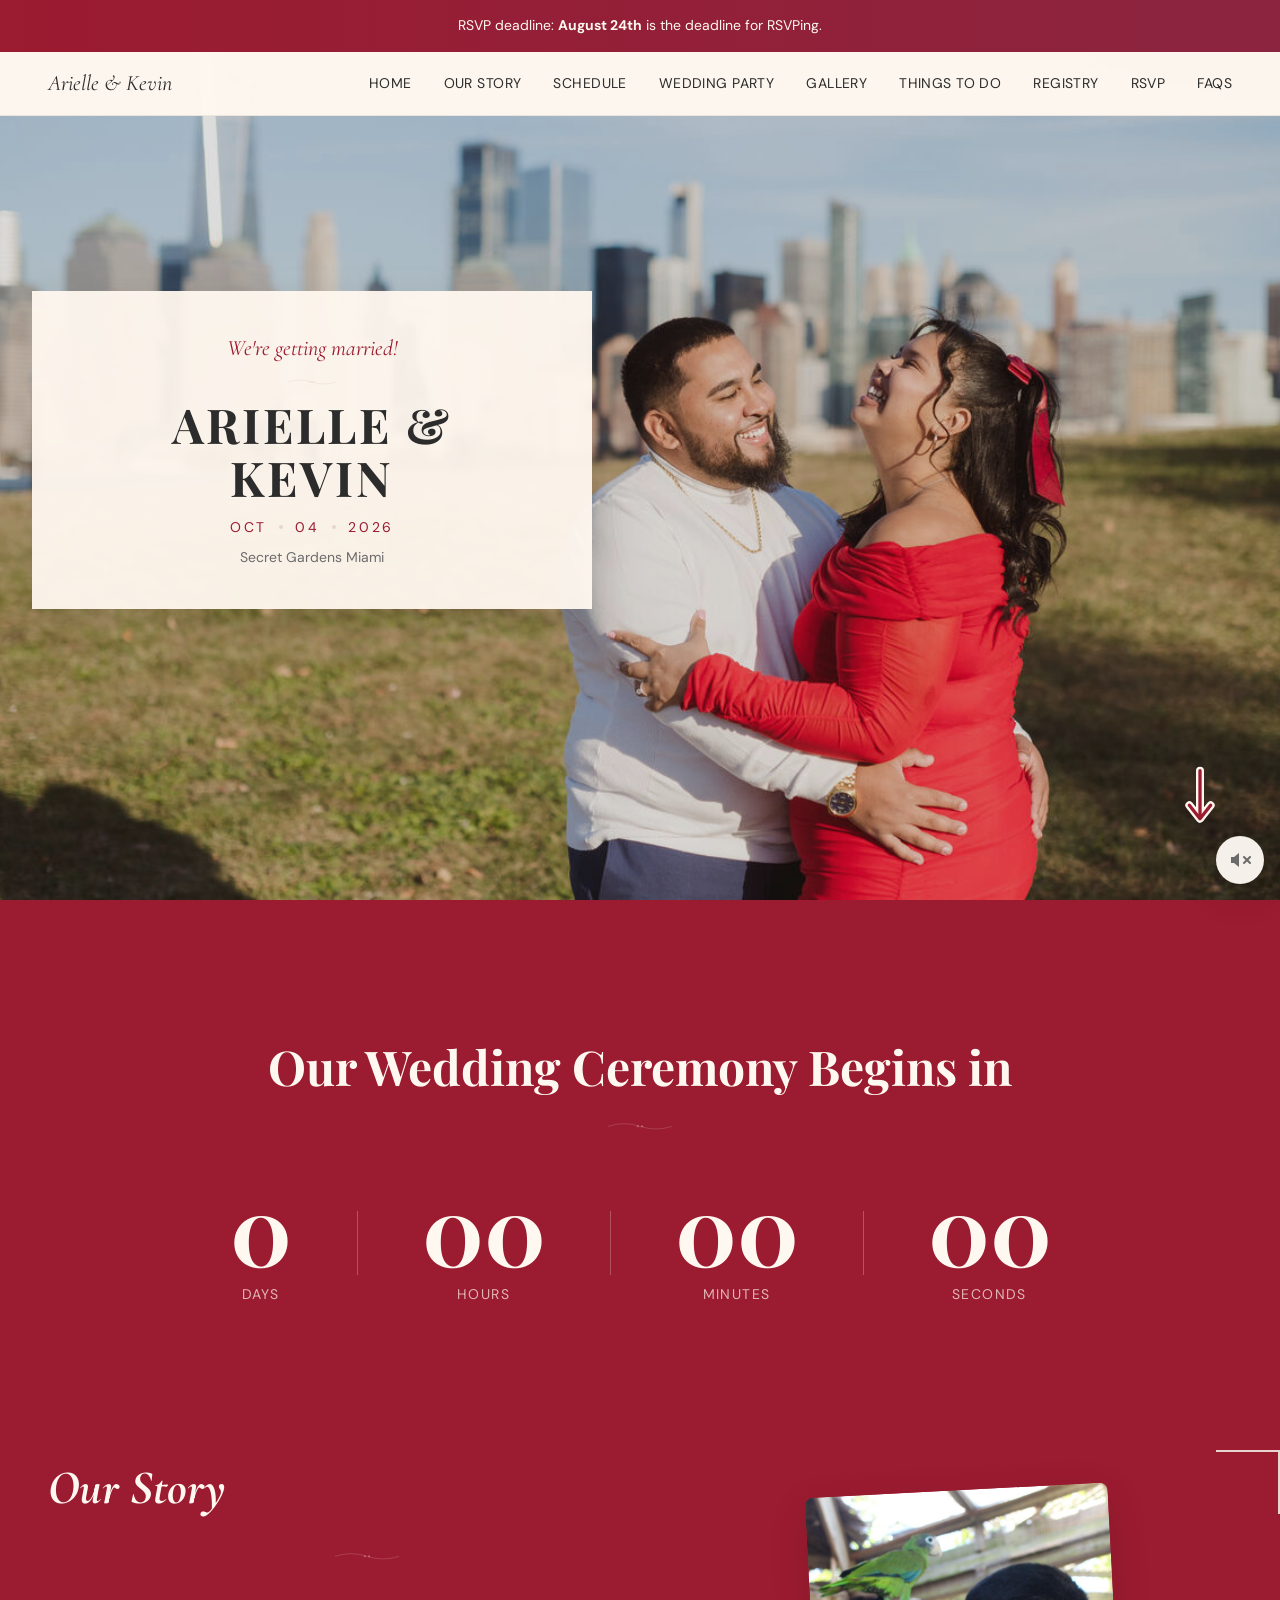
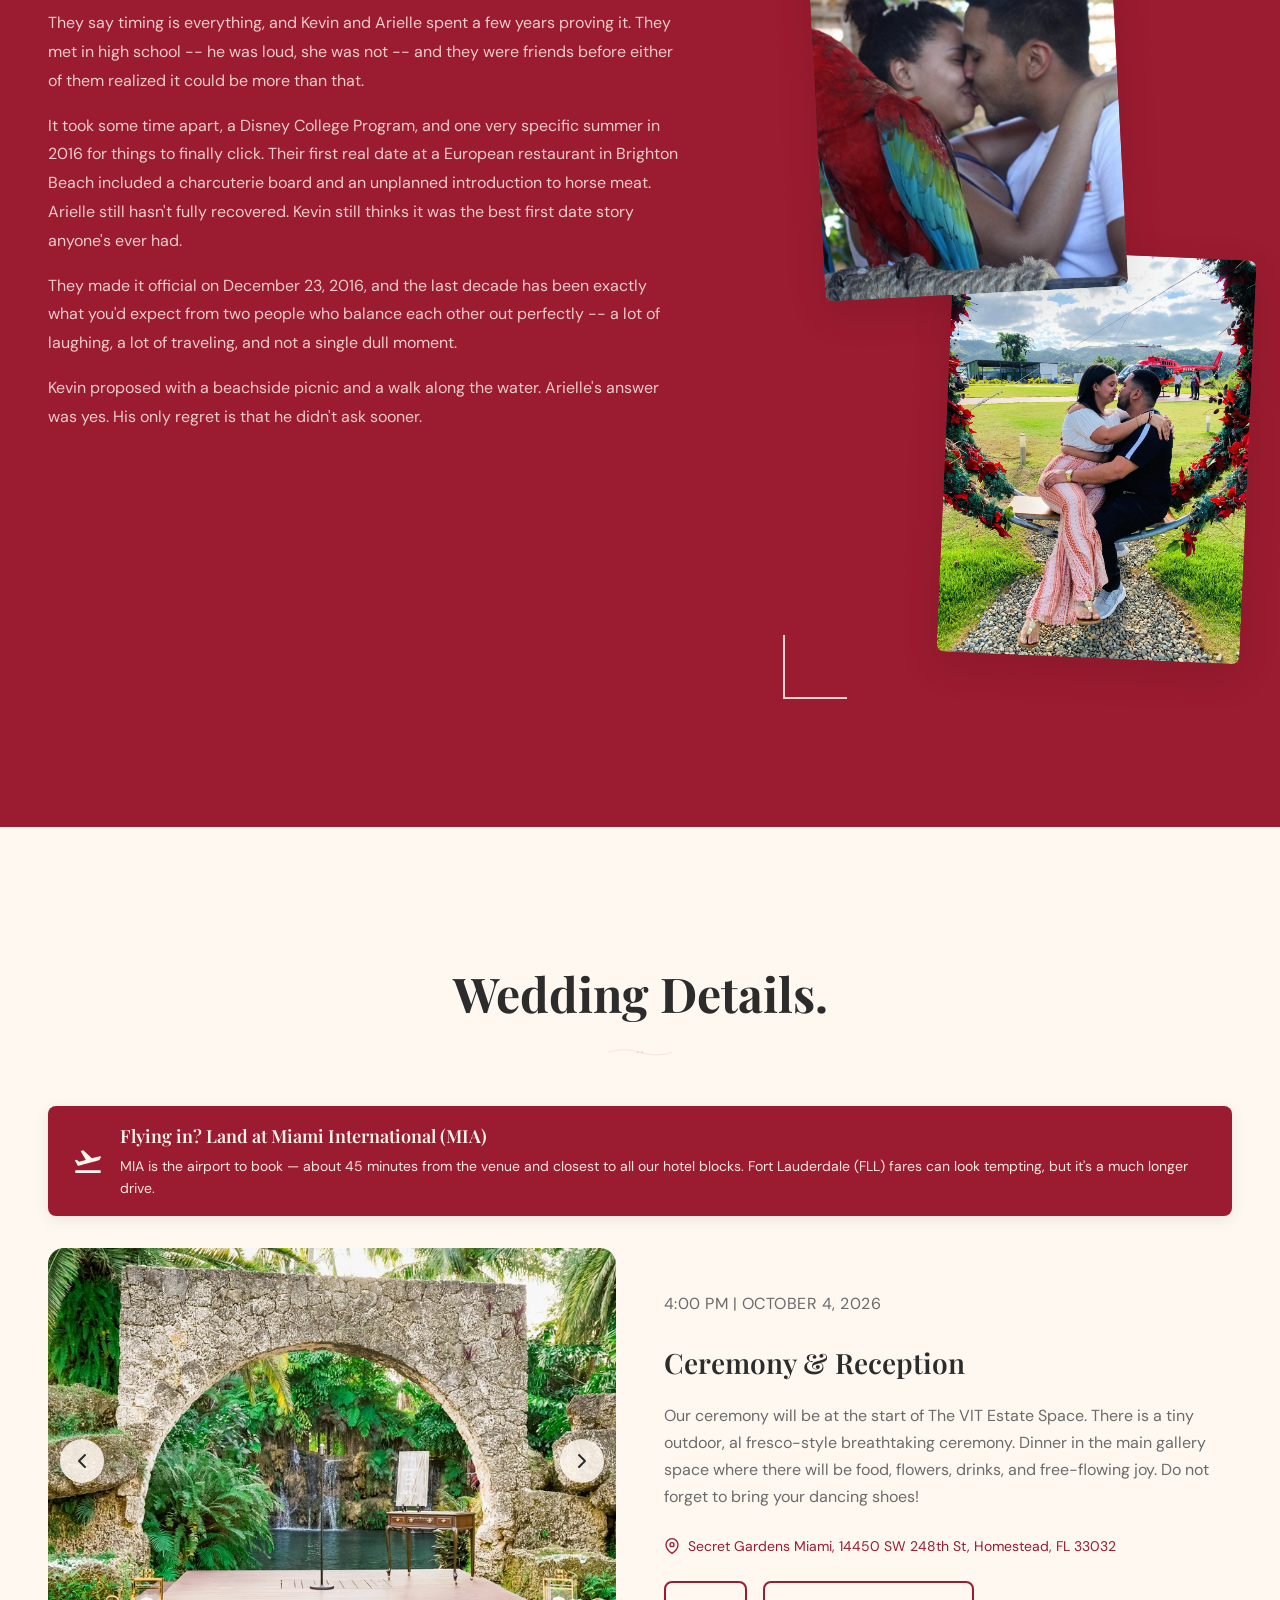
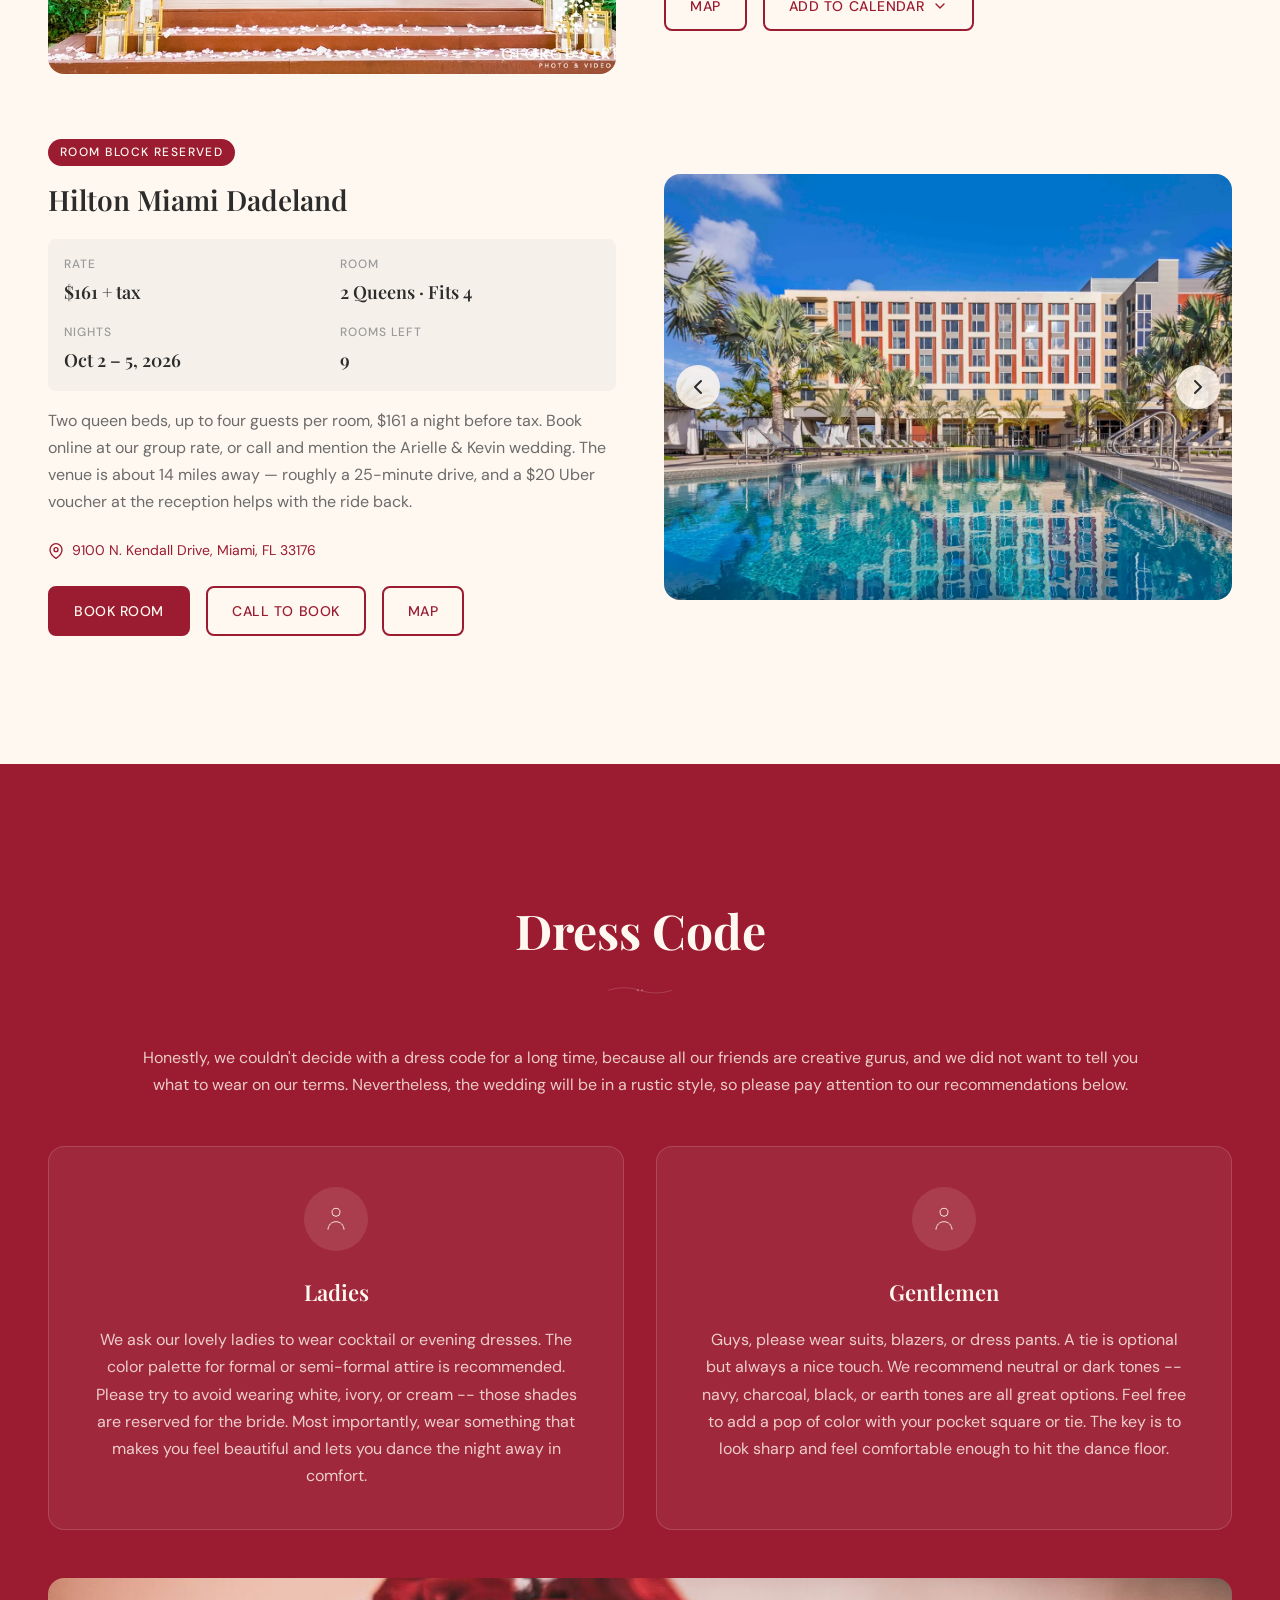
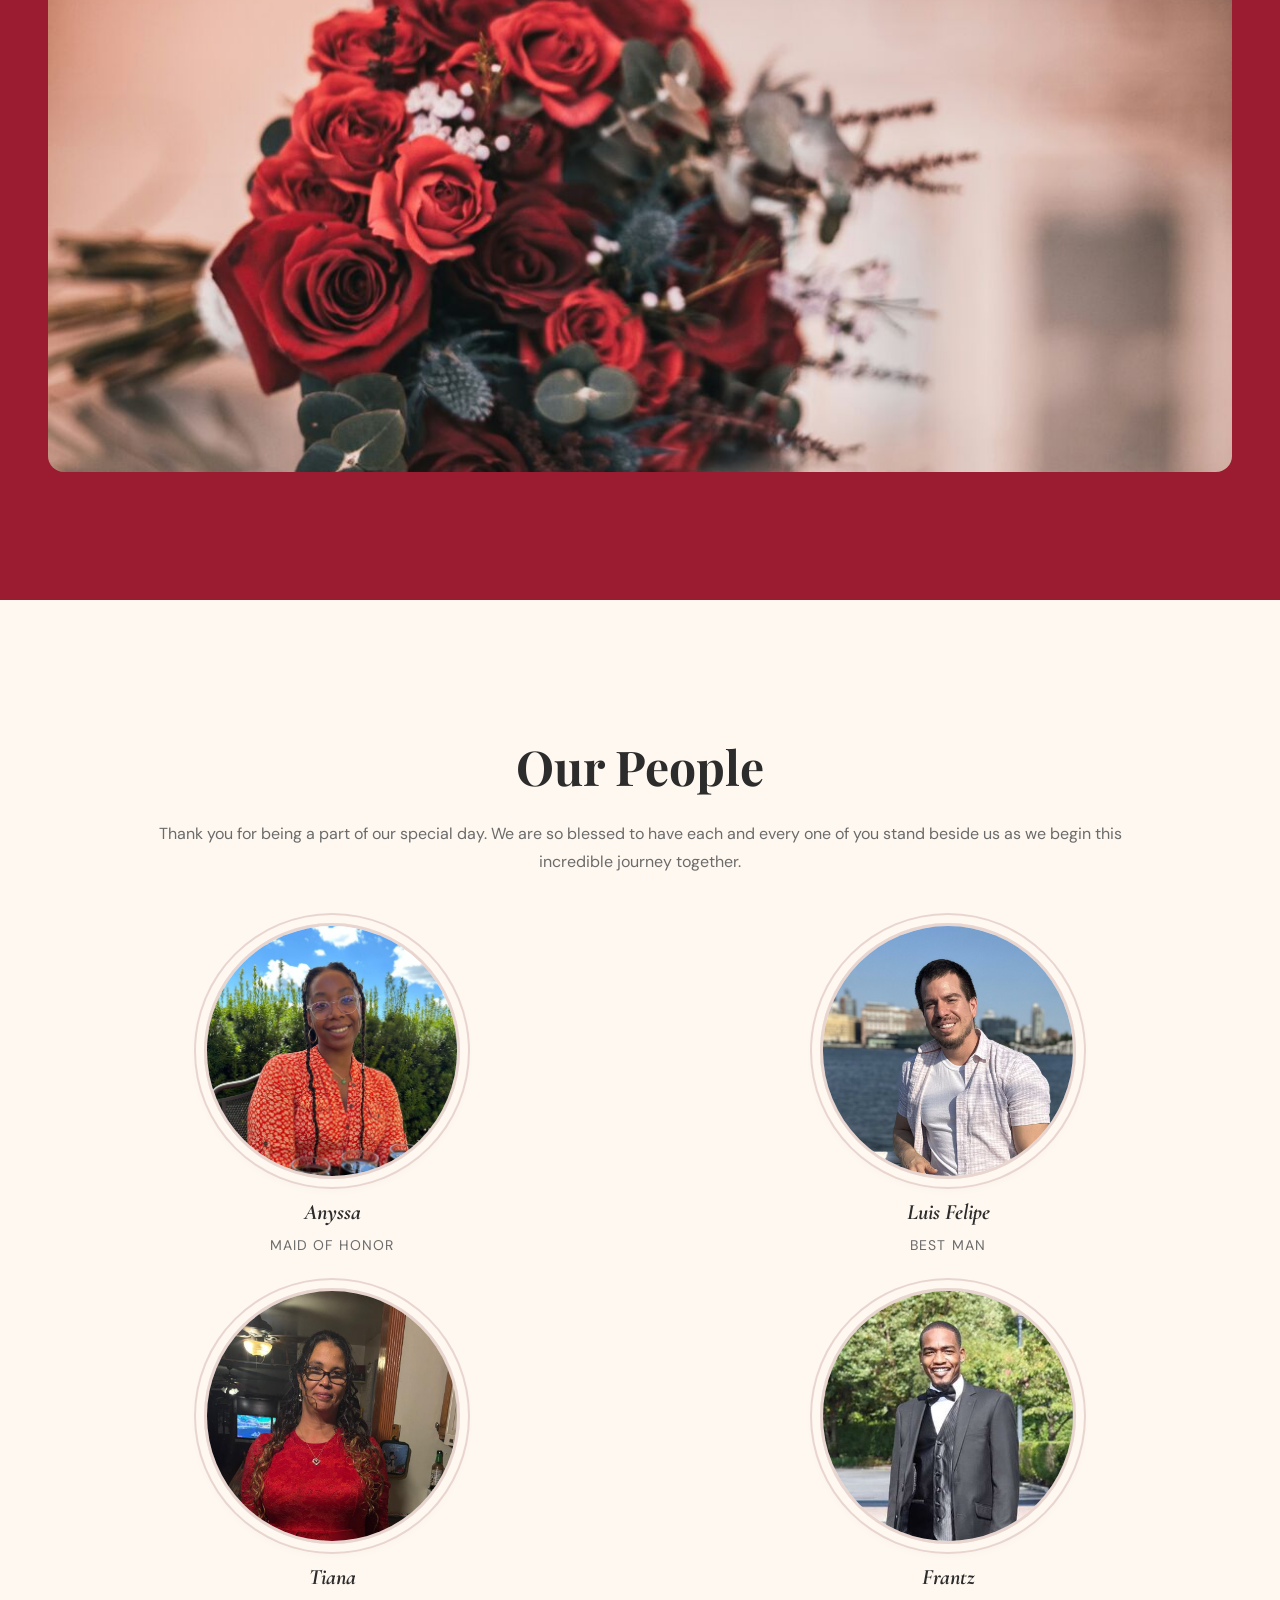
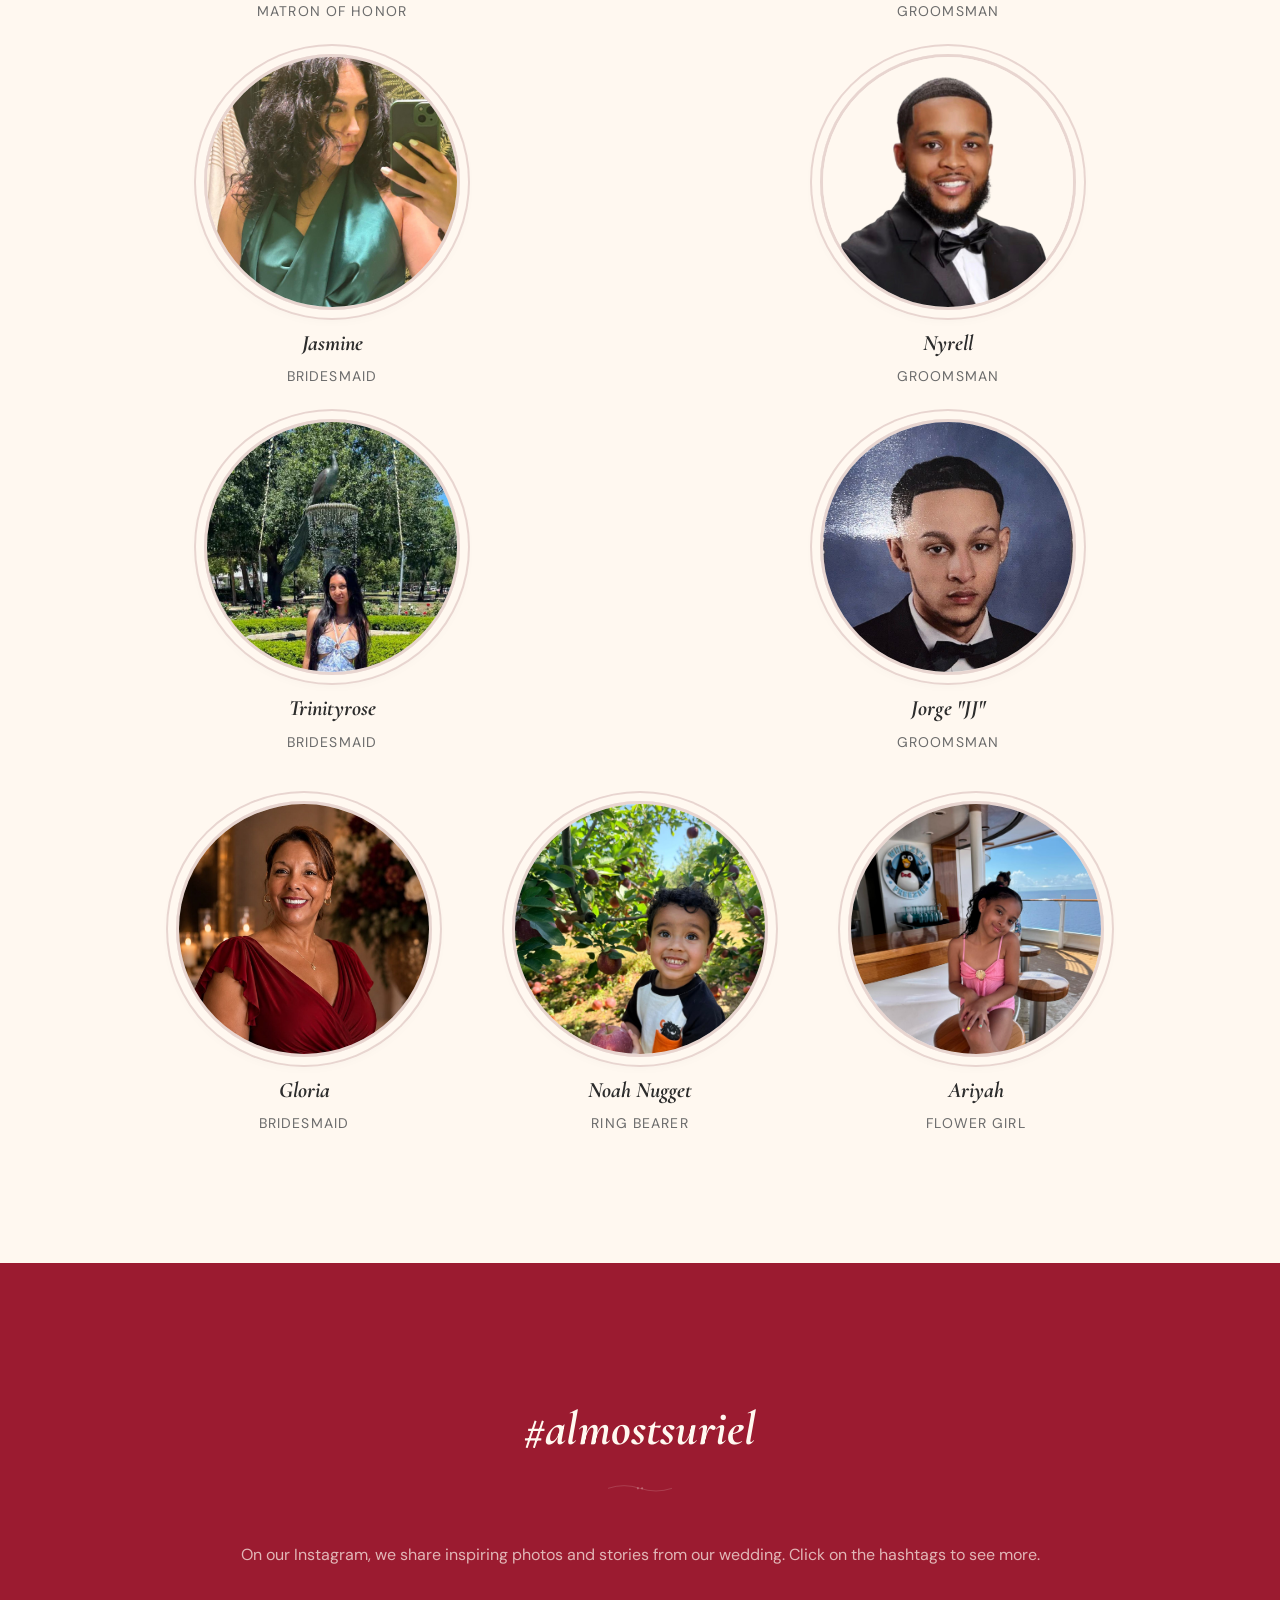
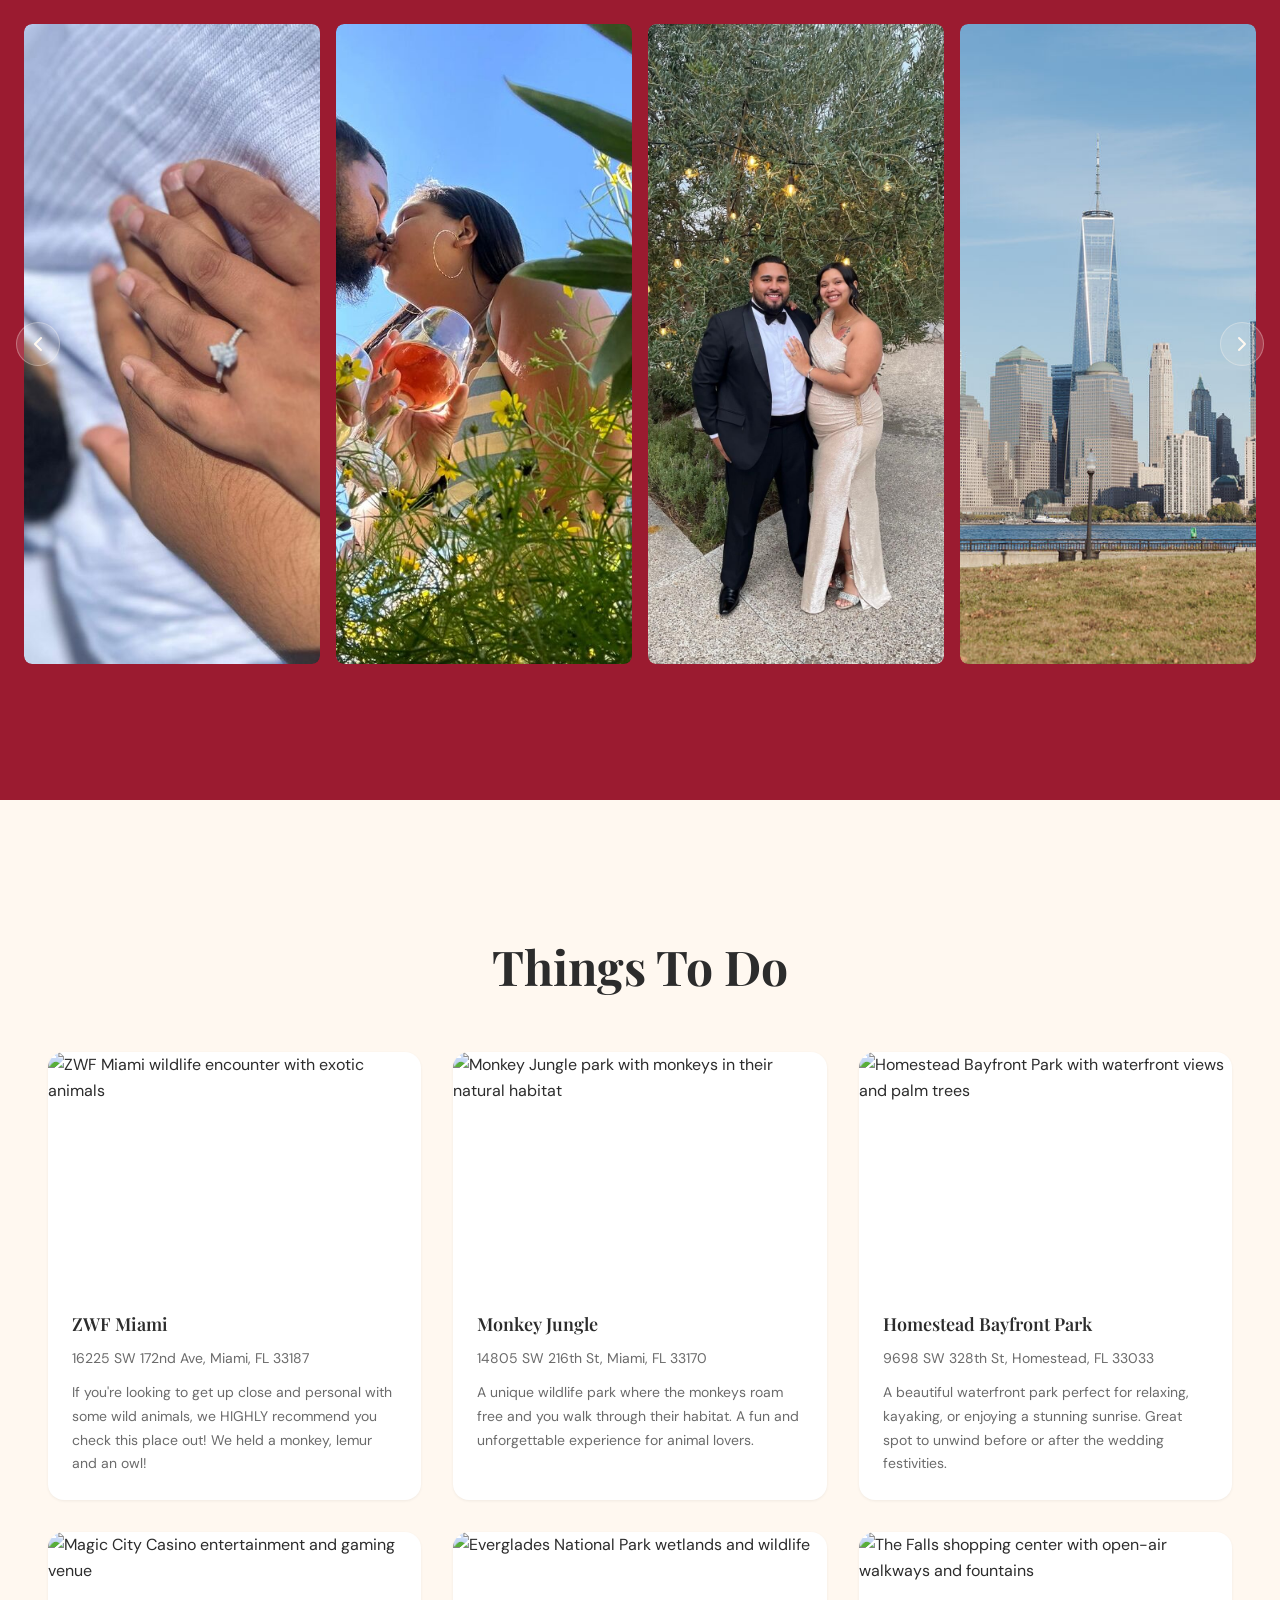
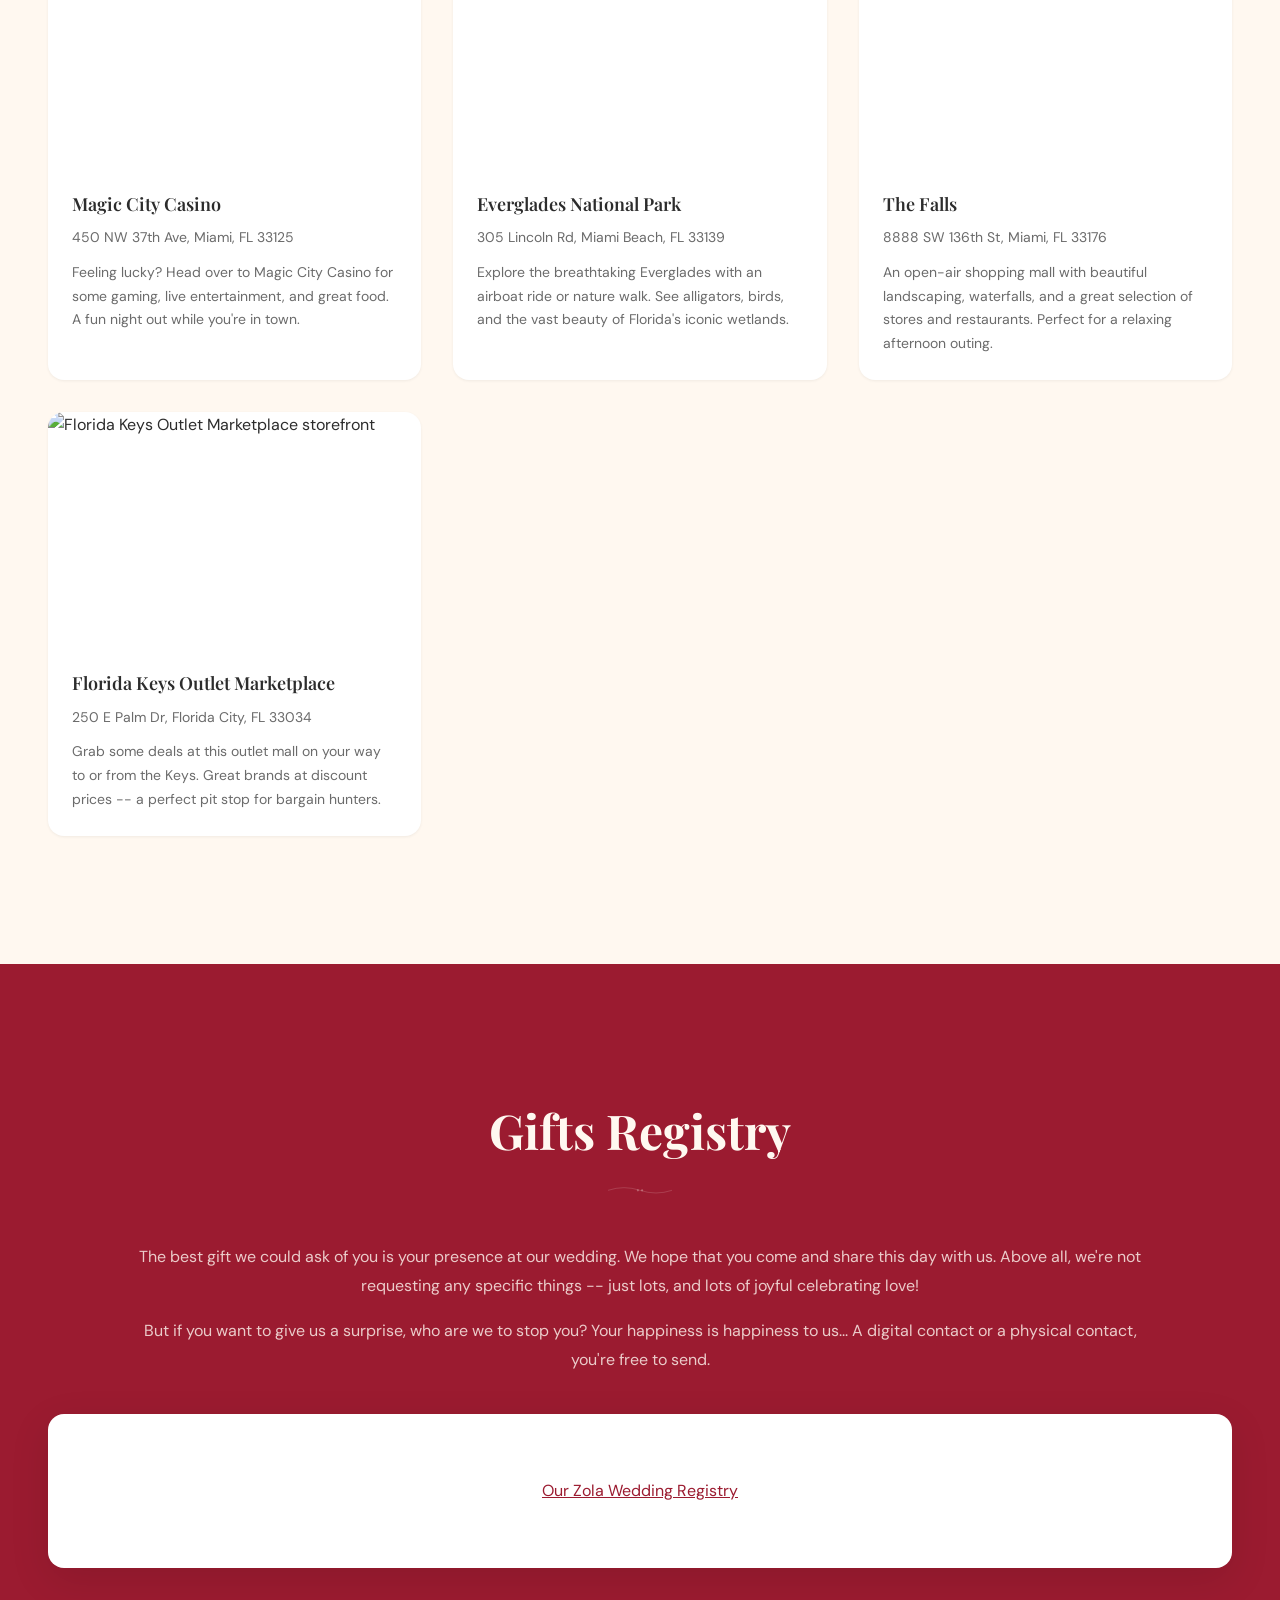
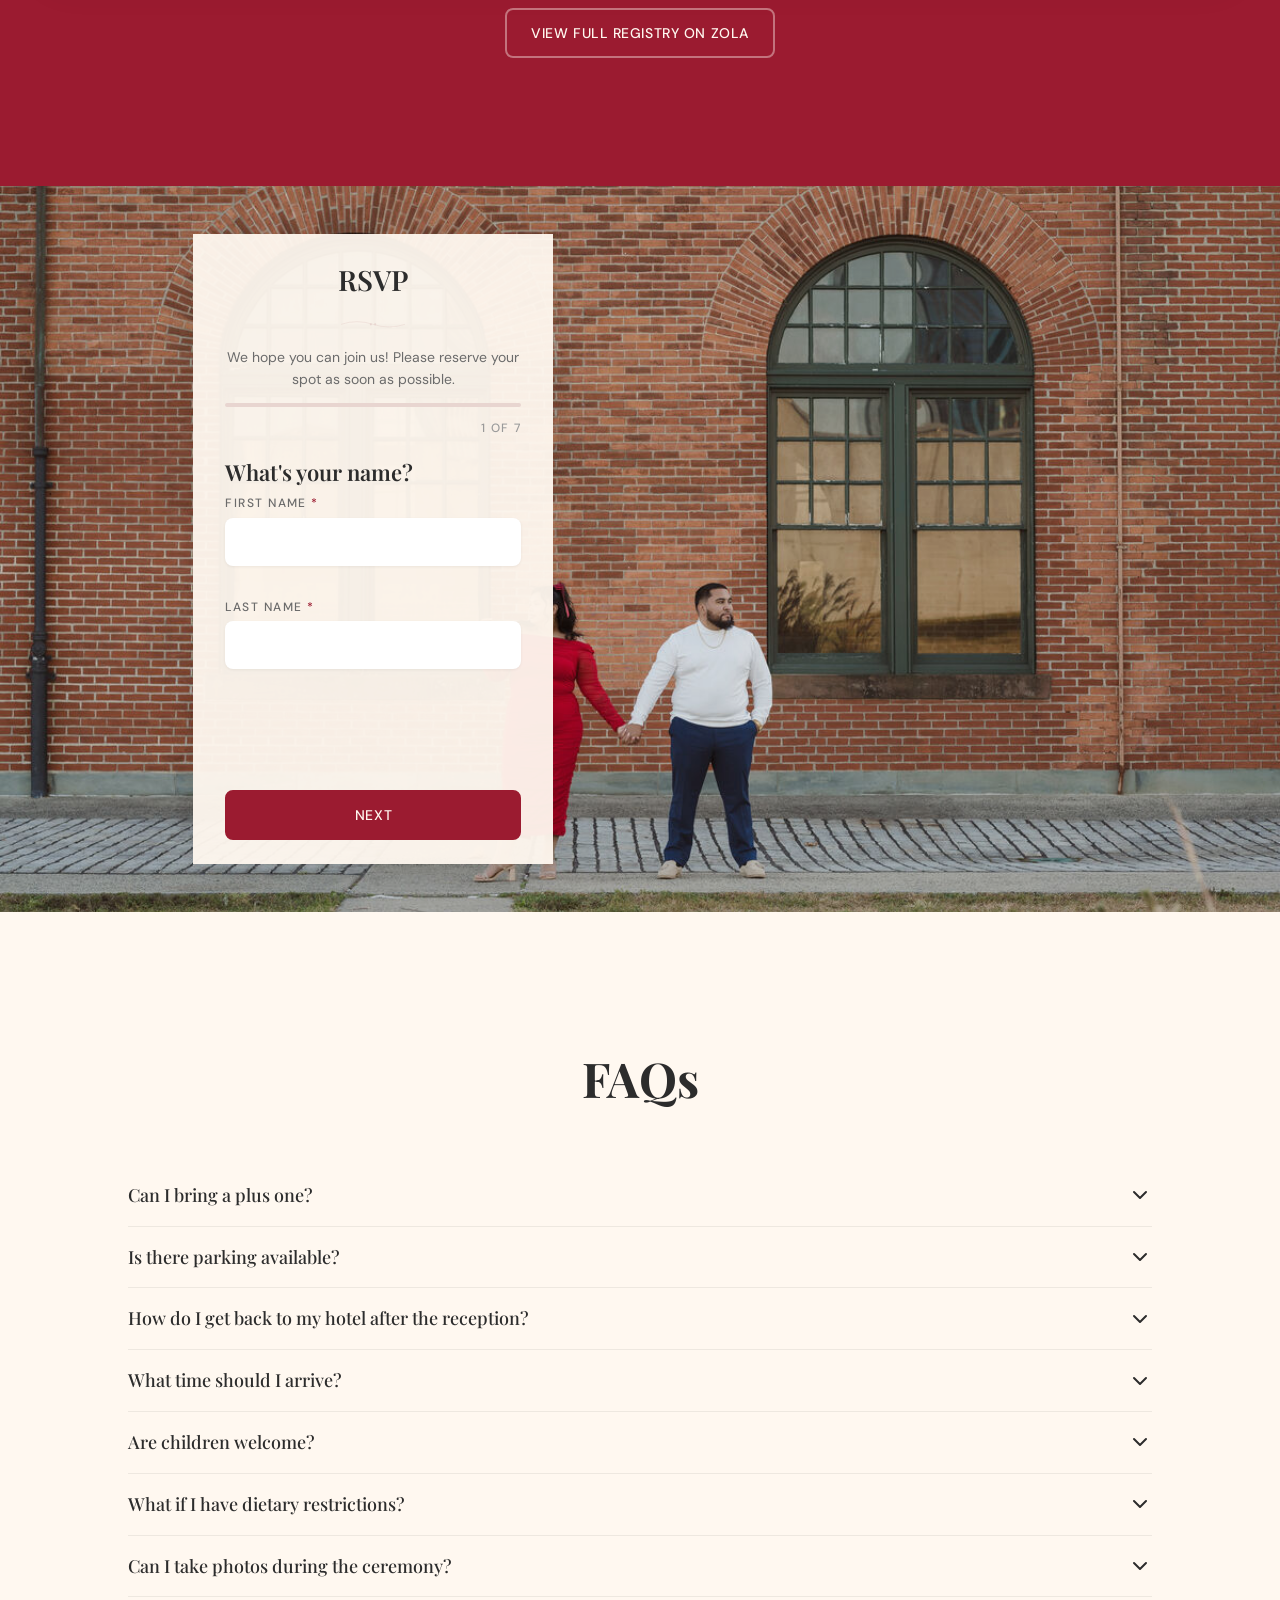
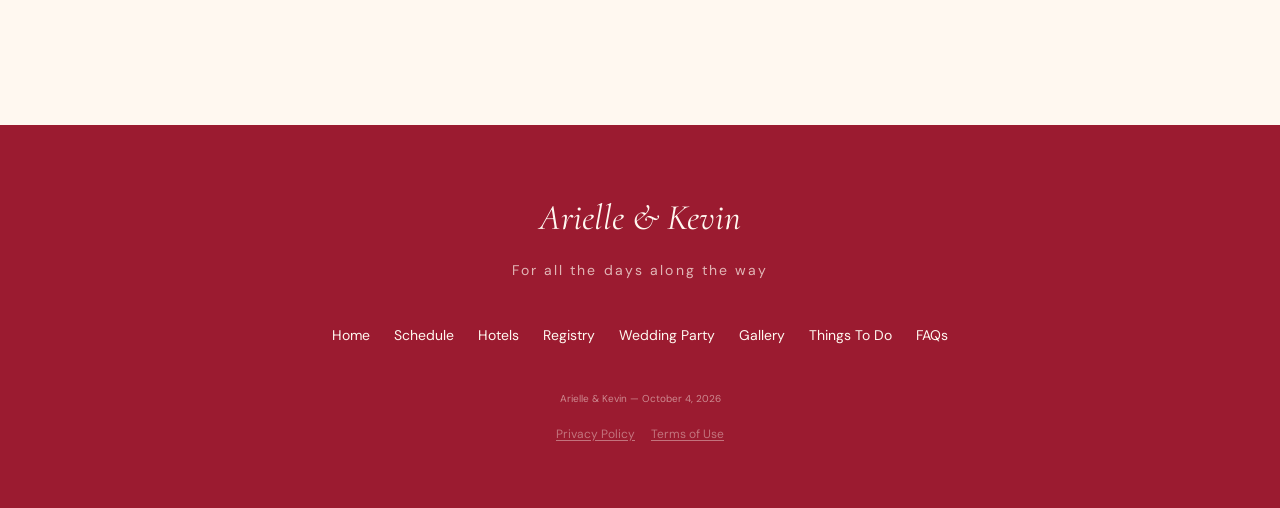
==== index.html @ 9589cf22 "fix(music): straight thick arrow above toggle" ====
<!DOCTYPE html>
<html lang="en">
<head>
  <meta charset="UTF-8">
  <meta name="viewport" content="width=device-width, initial-scale=1.0">
  <title>Arielle &amp; Kevin | October 4, 2026</title>

  <!-- Must run before the browser decides to restore the old scroll spot:
       every load/refresh starts fresh at the top. -->
  <script>if ('scrollRestoration' in history) history.scrollRestoration = 'manual';</script>

  <link rel="icon" href="favicon.ico" sizes="any">
  <link rel="icon" href="favicon.svg" type="image/svg+xml">
  <link rel="apple-touch-icon" href="apple-touch-icon.png">

  <link rel="preconnect" href="https://fonts.googleapis.com">
  <link rel="preconnect" href="https://fonts.gstatic.com" crossorigin>
  <link href="https://fonts.googleapis.com/css2?family=Playfair+Display:wght@400;600;700&family=Cormorant+Garamond:ital,wght@0,400;0,500;1,400;1,500;1,600&family=DM+Sans:wght@300;400;500;600&display=swap" rel="stylesheet">

  <link rel="stylesheet" href="css/styles.css">

  <script src="https://cdn.jsdelivr.net/npm/canvas-confetti@1.9.3/dist/confetti.browser.min.js" defer></script>
</head>
<body>
  <div class="announcement-banner" role="status" aria-live="polite">
    <p class="announcement-banner__message">RSVP deadline: <strong>August 24th</strong> is the deadline for RSVPing.</p>
  </div>

  <!-- ======================================================================
       NAVBAR
       ====================================================================== -->
  <nav class="navbar" role="navigation" aria-label="Main navigation">
    <div class="navbar__inner container">
      <a class="navbar__brand" href="#home">Arielle <span class="navbar__amp">&amp;</span> Kevin</a>

      <button class="navbar__hamburger hamburger"
              type="button"
              aria-label="Open navigation menu"
              aria-expanded="false"
              aria-controls="mobile-nav">
        <span class="navbar__hamburger-line"></span>
        <span class="navbar__hamburger-line"></span>
        <span class="navbar__hamburger-line"></span>
      </button>

      <ul class="navbar__links">
        <li><a href="#home">Home</a></li>
        <li><a href="#story">Our Story</a></li>
        <li><a href="#details">Schedule</a></li>
        <li><a href="#party">Wedding Party</a></li>
        <li><a href="#gallery">Gallery</a></li>
        <li><a href="#things-to-do">Things To Do</a></li>
        <li><a href="#registry">Registry</a></li>
        <li><a href="#rsvp">RSVP</a></li>
        <li><a href="#faq">FAQs</a></li>
      </ul>
    </div>

    <div class="mobile-overlay mobile-nav" id="mobile-nav" role="dialog" aria-label="Navigation">
      <a class="mobile-overlay__link" href="#home">Home</a>
      <a class="mobile-overlay__link" href="#story">Our Story</a>
      <a class="mobile-overlay__link" href="#details">Schedule</a>
      <a class="mobile-overlay__link" href="#party">Wedding Party</a>
      <a class="mobile-overlay__link" href="#gallery">Gallery</a>
      <a class="mobile-overlay__link" href="#things-to-do">Things To Do</a>
      <a class="mobile-overlay__link" href="#registry">Registry</a>
      <a class="mobile-overlay__link" href="#rsvp">RSVP</a>
      <a class="mobile-overlay__link" href="#faq">FAQs</a>
    </div>
    <div class="mobile-overlay__backdrop" id="mobile-backdrop"></div>
  </nav>

  <!-- ======================================================================
       HERO
       ====================================================================== -->
  <section class="hero" id="home">
    <div class="hero__media" aria-hidden="true">
      <img src="photos/hero/hero-image.jpg" alt="" loading="eager" decoding="async">
    </div>
    <div class="hero__overlay"></div>

    <div class="hero__card">
      <p class="hero__script">We're getting married!</p>

      <div class="hero__flourish" aria-hidden="true">
        <svg viewBox="0 0 120 20" xmlns="http://www.w3.org/2000/svg" fill="none" stroke="currentColor" stroke-width="1">
          <path d="M0 10 Q30 0 60 10 Q90 20 120 10"/>
          <circle cx="56" cy="10" r="2" fill="currentColor" stroke="none"/>
          <circle cx="64" cy="10" r="2" fill="currentColor" stroke="none"/>
        </svg>
      </div>

      <h1 class="hero__names">ARIELLE &amp; KEVIN</h1>

      <div class="hero__date-container">
        <span class="hero__date-segment">OCT</span>
        <span class="hero__date-sep" aria-hidden="true"></span>
        <span class="hero__date-segment">04</span>
        <span class="hero__date-sep" aria-hidden="true"></span>
        <span class="hero__date-segment">2026</span>
      </div>

      <p class="hero__location">Secret Gardens Miami</p>
    </div>
  </section>

  <!-- ======================================================================
       COUNTDOWN
       ====================================================================== -->
  <section class="countdown-section">
    <div class="countdown-section__inner container">
      <h2 class="countdown-section__heading reveal">Our Wedding Ceremony Begins in</h2>

      <div class="flourish" aria-hidden="true">
        <svg viewBox="0 0 120 20" xmlns="http://www.w3.org/2000/svg" fill="none" stroke="currentColor" stroke-width="1">
          <path d="M0 10 Q30 0 60 10 Q90 20 120 10"/>
          <circle cx="56" cy="10" r="2" fill="currentColor" stroke="none"/>
          <circle cx="64" cy="10" r="2" fill="currentColor" stroke="none"/>
        </svg>
      </div>

      <div class="countdown" aria-live="polite" aria-label="Wedding countdown timer">
        <div class="countdown__block">
          <span class="countdown__number" id="cd-days">0</span>
          <span class="countdown__label">Days</span>
        </div>
        <span class="countdown__sep" aria-hidden="true"></span>
        <div class="countdown__block">
          <span class="countdown__number" id="cd-hours">00</span>
          <span class="countdown__label">Hours</span>
        </div>
        <span class="countdown__sep" aria-hidden="true"></span>
        <div class="countdown__block">
          <span class="countdown__number" id="cd-minutes">00</span>
          <span class="countdown__label">Minutes</span>
        </div>
        <span class="countdown__sep" aria-hidden="true"></span>
        <div class="countdown__block">
          <span class="countdown__number" id="cd-seconds">00</span>
          <span class="countdown__label">Seconds</span>
        </div>
      </div>
    </div>
  </section>

  <!-- ======================================================================
       OUR STORY
       ====================================================================== -->
  <section class="story" id="story">
    <div class="story__inner container">
      <div class="story__content reveal">
        <h2 class="story__heading">Our Story</h2>

        <div class="flourish" aria-hidden="true">
          <svg viewBox="0 0 120 20" xmlns="http://www.w3.org/2000/svg" fill="none" stroke="currentColor" stroke-width="1">
            <path d="M0 10 Q30 0 60 10 Q90 20 120 10"/>
            <circle cx="56" cy="10" r="2" fill="currentColor" stroke="none"/>
            <circle cx="64" cy="10" r="2" fill="currentColor" stroke="none"/>
          </svg>
        </div>

        <div class="story__carousel" aria-label="Story variations">
          <div class="story__slides">
            <div class="story__slide story__slide--active" data-slide="0">
              <p class="story__body">
                They say timing is everything, and Kevin and Arielle spent a few years proving it. They met in high school -- he was loud, she was not -- and they were friends before either of them realized it could be more than that.
              </p>
              <p class="story__body">
                It took some time apart, a Disney College Program, and one very specific summer in 2016 for things to finally click. Their first real date at a European restaurant in Brighton Beach included a charcuterie board and an unplanned introduction to horse meat. Arielle still hasn't fully recovered. Kevin still thinks it was the best first date story anyone's ever had.
              </p>
              <p class="story__body">
                They made it official on December 23, 2016, and the last decade has been exactly what you'd expect from two people who balance each other out perfectly -- a lot of laughing, a lot of traveling, and not a single dull moment.
              </p>
              <p class="story__body">
                Kevin proposed with a beachside picnic and a walk along the water. Arielle's answer was yes. His only regret is that he didn't ask sooner.
              </p>
            </div>
          </div>
        </div>
      </div>

      <div class="story__photo-wrapper reveal">
        <div class="story__photo-frame story__photo-frame--top">
          <img src="photos/story/story-1.jpeg"
               alt="Kevin and Arielle together, smiling and embracing"
               loading="lazy"
               width="600"
               height="800">
        </div>
        <div class="story__photo-frame story__photo-frame--bottom">
          <img src="photos/story/story-2.jpeg"
               alt="Kevin and Arielle sharing a moment together"
               loading="lazy"
               width="600"
               height="800">
        </div>
      </div>
    </div>
  </section>

  <!-- ======================================================================
       WEDDING DETAILS
       ====================================================================== -->
  <section class="details" id="details">
    <div class="details__inner container">
      <h2 class="details__heading reveal">Wedding Details.</h2>

      <div class="flourish reveal" aria-hidden="true">
        <svg viewBox="0 0 120 20" xmlns="http://www.w3.org/2000/svg" fill="none" stroke="currentColor" stroke-width="1">
          <path d="M0 10 Q30 0 60 10 Q90 20 120 10"/>
          <circle cx="56" cy="10" r="2" fill="currentColor" stroke="none"/>
          <circle cx="64" cy="10" r="2" fill="currentColor" stroke="none"/>
        </svg>
      </div>

      <div class="details__flight reveal">
        <svg class="details__flight-icon" viewBox="0 0 24 24" fill="currentColor" aria-hidden="true">
          <path d="M2.5 19h19v2h-19zm19.57-9.36c-.21-.8-1.04-1.28-1.84-1.06L14.92 10 8.46 3.98 6.5 4.5l3.87 6.7-4.97 1.33-1.85-1.45-1.45.39 2.43 4.2s6.61-1.76 15.53-4.16c.81-.23 1.28-1.05 1.06-1.87z"/>
        </svg>
        <div>
          <p class="details__flight-title">Flying in? Land at Miami International (MIA)</p>
          <p class="details__flight-note">MIA is the airport to book &mdash; about 45 minutes from the venue and closest to all our hotel blocks. Fort Lauderdale (FLL) fares can look tempting, but it's a much longer drive.</p>
        </div>
      </div>

      <div class="details__cards">
        <!-- Ceremony & Reception -->
        <div class="details__card details__card--reverse reveal" data-reveal-group="detail-cards">
          <div class="details__card-content">
            <p class="details__card-date">4:00 PM | October 4, 2026</p>
            <h3>Ceremony &amp; Reception</h3>
            <p>
              Our ceremony will be at the start of The VIT Estate Space.
              There is a tiny outdoor, al fresco-style breathtaking
              ceremony. Dinner in the main gallery space where there will
              be food, flowers, drinks, and free-flowing joy. Do not
              forget to bring your dancing shoes!
            </p>
            <address>
              <svg class="icon" viewBox="0 0 24 24" fill="none" stroke="currentColor" stroke-width="2" stroke-linecap="round" stroke-linejoin="round" aria-hidden="true">
                <path d="M21 10c0 7-9 13-9 13s-9-6-9-13a9 9 0 0 1 18 0z"/>
                <circle cx="12" cy="10" r="3"/>
              </svg>
              Secret Gardens Miami, 14450 SW 248th St, Homestead, FL 33032
            </address>
            <div class="details__card-actions">
              <a class="btn btn--outline"
                 href="https://maps.google.com/?q=Secret+Gardens+Miami+14450+SW+248th+St+Homestead+FL+33032"
                 target="_blank"
                 rel="noopener noreferrer">
                Map
              </a>
              <div class="calendar-dropdown">
                <button class="btn btn--outline calendar-dropdown__toggle" type="button" aria-expanded="false" aria-haspopup="true">
                  Add to Calendar
                  <svg class="calendar-dropdown__chevron" viewBox="0 0 24 24" fill="none" stroke="currentColor" stroke-width="2" stroke-linecap="round" stroke-linejoin="round" aria-hidden="true"><polyline points="6 9 12 15 18 9"/></svg>
                </button>
                <div class="calendar-dropdown__menu" role="menu">
                  <a class="calendar-dropdown__item" role="menuitem" href="arielle-kevin-wedding.ics" download>
                    <svg viewBox="0 0 24 24" fill="currentColor" aria-hidden="true"><path d="M18.71 19.5c-.83 1.24-1.71 2.45-3.05 2.47-1.34.03-1.77-.79-3.29-.79-1.53 0-2 .77-3.27.82-1.31.05-2.3-1.32-3.14-2.53C4.25 17 2.94 12.45 4.7 9.39c.87-1.52 2.43-2.48 4.12-2.51 1.28-.02 2.5.87 3.29.87.78 0 2.26-1.07 3.8-.91.65.03 2.47.26 3.64 1.98-.09.06-2.17 1.28-2.15 3.81.03 3.02 2.65 4.03 2.68 4.04-.03.07-.42 1.44-1.38 2.83M13 3.5c.73-.83 1.94-1.46 2.94-1.5.13 1.17-.34 2.35-1.04 3.19-.69.85-1.83 1.51-2.95 1.42-.15-1.15.41-2.35 1.05-3.11z"/></svg>
                    Apple / Outlook
                  </a>
                  <a class="calendar-dropdown__item" role="menuitem" href="https://calendar.google.com/calendar/render?action=TEMPLATE&text=Arielle+%26+Kevin%27s+Wedding&dates=20261004T200000Z/20261005T030000Z&details=Ceremony+%26+Reception+at+Secret+Gardens+Miami.+Ceremony+begins+at+4%3A00+PM+ET.&location=Secret+Gardens+Miami%2C+14450+SW+248th+St%2C+Homestead%2C+FL+33032" target="_blank" rel="noopener noreferrer">
                    <svg viewBox="0 0 24 24" aria-hidden="true"><path d="M22.56 12.25c0-.78-.07-1.53-.2-2.25H12v4.26h5.92a5.06 5.06 0 0 1-2.2 3.32v2.77h3.57c2.08-1.92 3.28-4.74 3.28-8.1z" fill="#4285F4"/><path d="M12 23c2.97 0 5.46-.98 7.28-2.66l-3.57-2.77c-.98.66-2.23 1.06-3.71 1.06-2.86 0-5.29-1.93-6.16-4.53H2.18v2.84C3.99 20.53 7.7 23 12 23z" fill="#34A853"/><path d="M5.84 14.09c-.22-.66-.35-1.36-.35-2.09s.13-1.43.35-2.09V7.07H2.18C1.43 8.55 1 10.22 1 12s.43 3.45 1.18 4.93l2.85-2.22.81-.62z" fill="#FBBC05"/><path d="M12 5.38c1.62 0 3.06.56 4.21 1.64l3.15-3.15C17.45 2.09 14.97 1 12 1 7.7 1 3.99 3.47 2.18 7.07l3.66 2.84c.87-2.6 3.3-4.53 6.16-4.53z" fill="#EA4335"/></svg>
                    Google Calendar
                  </a>
                </div>
              </div>
            </div>
          </div>
          <div class="details__venue-carousel">
            <div class="details__venue-slides">
              <div class="details__venue-slide active" data-vslide="0">
                <img src="photos/venue/venue-1st.webp"
                     alt="Secret Gardens Miami ceremony venue"
                     loading="lazy" width="600" height="400">
              </div>
              <div class="details__venue-slide" data-vslide="1">
                <img src="photos/venue/venue-2nd.webp"
                     alt="Secret Gardens Miami reception hall"
                     loading="lazy" width="600" height="400">
              </div>
              <div class="details__venue-slide" data-vslide="2">
                <img src="photos/venue/venue-3rd.webp"
                     alt="Secret Gardens Miami outdoor area"
                     loading="lazy" width="600" height="400">
              </div>
              <div class="details__venue-slide" data-vslide="3">
                <img src="photos/venue/venue-4th.webp"
                     alt="Secret Gardens Miami garden setting"
                     loading="lazy" width="600" height="400">
              </div>
            </div>
            <button class="details__arrow details__arrow--left" aria-label="Previous venue photo">
              <svg viewBox="0 0 24 24" fill="none" stroke="currentColor" stroke-width="2" stroke-linecap="round" stroke-linejoin="round"><polyline points="15 18 9 12 15 6"/></svg>
            </button>
            <button class="details__arrow details__arrow--right" aria-label="Next venue photo">
              <svg viewBox="0 0 24 24" fill="none" stroke="currentColor" stroke-width="2" stroke-linecap="round" stroke-linejoin="round"><polyline points="9 6 15 12 9 18"/></svg>
            </button>
          </div>
        </div>

        <!-- Hotel Accommodations (paginated card with dots) -->
        <div class="details__hotel-carousel reveal" data-reveal-group="detail-cards">
          <div class="details__hotel-slides">
            <div class="details__hotel-slide active" data-slide="0">
              <div class="details__card-photo">
                <img src="photos/hotel/Hilton Miami Dadeland.webp"
                     alt="Hilton Miami Dadeland hotel exterior"
                     loading="lazy" width="600" height="400">
              </div>
              <div class="details__card-content">
                <span class="details__badge">Room Block Reserved</span>
                <h3>Hilton Miami Dadeland</h3>
                <dl class="details__room-facts">
                  <div class="details__room-fact">
                    <dt>Rate</dt>
                    <dd>$161 + tax</dd>
                  </div>
                  <div class="details__room-fact">
                    <dt>Room</dt>
                    <dd>2 Queens &middot; Fits 4</dd>
                  </div>
                  <div class="details__room-fact">
                    <dt>Nights</dt>
                    <dd>Oct 2 &ndash; 5, 2026</dd>
                  </div>
                  <div class="details__room-fact">
                    <dt>Rooms Left</dt>
                    <dd data-rooms-remaining>9</dd>
                  </div>
                </dl>
                <p>Two queen beds, up to four guests per room, $161 a night before tax. Book online at our group rate, or call and mention the Arielle &amp; Kevin wedding. The venue is about 14 miles away &mdash; roughly a 25-minute drive, and a $20 Uber voucher at the reception helps with the ride back.</p>
                <address>
                  <svg class="icon" viewBox="0 0 24 24" fill="none" stroke="currentColor" stroke-width="2" stroke-linecap="round" stroke-linejoin="round" aria-hidden="true">
                    <path d="M21 10c0 7-9 13-9 13s-9-6-9-13a9 9 0 0 1 18 0z"/><circle cx="12" cy="10" r="3"/>
                  </svg>
                  9100 N. Kendall Drive, Miami, FL 33176
                </address>
                <div class="details__card-actions">
                  <a class="btn btn--primary" href="https://www.hilton.com/en/book/reservation/rooms/?ctyhocn=MIADAHH&amp;arrivalDate=2026-10-02&amp;departureDate=2026-10-05&amp;groupCode=501&amp;room1NumAdults=1" target="_blank" rel="noopener noreferrer" aria-label="Book a room online at the Hilton Miami Dadeland group rate">Book Room</a>
                  <a class="btn btn--outline" href="tel:+17869751920" aria-label="Call Hilton Miami Dadeland to book at the wedding rate">Call to Book</a>
                  <a class="btn btn--outline" href="https://maps.google.com/?q=Hilton+Miami+Dadeland+9100+N+Kendall+Dr+Miami+FL+33176" target="_blank" rel="noopener noreferrer" aria-label="View Hilton Miami Dadeland on map">Map</a>
                </div>
              </div>
            </div>

            <div class="details__hotel-slide" data-slide="1">
              <div class="details__card-photo">
                <img src="photos/hotel/Miami Marriott Dadeland.avif"
                     alt="Miami Marriott Dadeland hotel exterior"
                     loading="lazy" width="600" height="400">
              </div>
              <div class="details__card-content">
                <h3>Miami Marriott Dadeland</h3>
                <p>Details coming soon. We are finalizing our room block at this location and will update with rates and booking information shortly.</p>
                <address>
                  <svg class="icon" viewBox="0 0 24 24" fill="none" stroke="currentColor" stroke-width="2" stroke-linecap="round" stroke-linejoin="round" aria-hidden="true">
                    <path d="M21 10c0 7-9 13-9 13s-9-6-9-13a9 9 0 0 1 18 0z"/><circle cx="12" cy="10" r="3"/>
                  </svg>
                  9100 S Dadeland Blvd, Miami, FL 33156
                </address>
                <div class="details__card-actions">
                  <a class="btn btn--outline" href="https://maps.google.com/?q=Miami+Marriott+Dadeland+9100+S+Dadeland+Blvd+Miami+FL+33156" target="_blank" rel="noopener noreferrer" aria-label="View Miami Marriott Dadeland on map">Map</a>
                  <a class="btn btn--outline" href="https://www.marriott.com/en-us/hotels/miadd-miami-marriott-dadeland/overview/" target="_blank" rel="noopener noreferrer" aria-label="Book room at Miami Marriott Dadeland">Book Room</a>
                </div>
              </div>
            </div>

            <div class="details__hotel-slide" data-slide="2">
              <div class="details__card-photo">
                <img src="photos/hotel/Candlewood Suites Miami Exec Airport - Kendall by IHG.webp"
                     alt="Candlewood Suites Miami Exec Airport Kendall exterior"
                     loading="lazy" width="600" height="400">
              </div>
              <div class="details__card-content">
                <h3>Candlewood Suites Miami Exec Airport</h3>
                <p>Details coming soon. We are finalizing our room block at this location and will update with rates and booking information shortly.</p>
                <address>
                  <svg class="icon" viewBox="0 0 24 24" fill="none" stroke="currentColor" stroke-width="2" stroke-linecap="round" stroke-linejoin="round" aria-hidden="true">
                    <path d="M21 10c0 7-9 13-9 13s-9-6-9-13a9 9 0 0 1 18 0z"/><circle cx="12" cy="10" r="3"/>
                  </svg>
                  13600 SW 139th Ct, Miami, FL 33186
                </address>
                <div class="details__card-actions">
                  <a class="btn btn--outline" href="https://maps.google.com/?q=Candlewood+Suites+Miami+Exec+Airport+Kendall+13600+SW+139th+Ct+Miami+FL+33186" target="_blank" rel="noopener noreferrer" aria-label="View Candlewood Suites on map">Map</a>
                  <a class="btn btn--outline" href="https://www.ihg.com/candlewood/hotels/us/en/miami/miaka/hoteldetail" target="_blank" rel="noopener noreferrer" aria-label="Book room at Candlewood Suites">Book Room</a>
                </div>
              </div>
            </div>

            <div class="details__hotel-slide" data-slide="3">
              <div class="details__card-photo">
                <img src="photos/hotel/thepalmsinn.com"
                     alt="The Palms Inn exterior"
                     loading="lazy" width="600" height="400">
              </div>
              <div class="details__card-content">
                <h3>The Palms Inn</h3>
                <p>Details coming soon. We are finalizing our room block at this location and will update with rates and booking information shortly.</p>
                <address>
                  <svg class="icon" viewBox="0 0 24 24" fill="none" stroke="currentColor" stroke-width="2" stroke-linecap="round" stroke-linejoin="round" aria-hidden="true">
                    <path d="M21 10c0 7-9 13-9 13s-9-6-9-13a9 9 0 0 1 18 0z"/><circle cx="12" cy="10" r="3"/>
                  </svg>
                  Homestead, FL
                </address>
                <div class="details__card-actions">
                  <a class="btn btn--outline" href="https://maps.google.com/?q=The+Palms+Inn+Homestead+FL" target="_blank" rel="noopener noreferrer" aria-label="View The Palms Inn on map">Map</a>
                  <a class="btn btn--outline" href="https://thepalmsinn.com/" target="_blank" rel="noopener noreferrer" aria-label="Book room at The Palms Inn">Book Room</a>
                </div>
              </div>
            </div>
          </div>
          <button class="details__arrow details__arrow--left" aria-label="Previous hotel">
            <svg viewBox="0 0 24 24" fill="none" stroke="currentColor" stroke-width="2" stroke-linecap="round" stroke-linejoin="round"><polyline points="15 18 9 12 15 6"/></svg>
          </button>
          <button class="details__arrow details__arrow--right" aria-label="Next hotel">
            <svg viewBox="0 0 24 24" fill="none" stroke="currentColor" stroke-width="2" stroke-linecap="round" stroke-linejoin="round"><polyline points="9 6 15 12 9 18"/></svg>
          </button>
        </div>
      </div>
    </div>
  </section>

  <!-- ======================================================================
       DRESS CODE
       ====================================================================== -->
  <section class="dresscode" id="dresscode">
    <div class="dresscode__inner container">
      <h2 class="dresscode__heading reveal">Dress Code</h2>

      <div class="flourish reveal" aria-hidden="true">
        <svg viewBox="0 0 120 20" xmlns="http://www.w3.org/2000/svg" fill="none" stroke="currentColor" stroke-width="1">
          <path d="M0 10 Q30 0 60 10 Q90 20 120 10"/>
          <circle cx="56" cy="10" r="2" fill="currentColor" stroke="none"/>
          <circle cx="64" cy="10" r="2" fill="currentColor" stroke="none"/>
        </svg>
      </div>

      <p class="dresscode__intro reveal">
        Honestly, we couldn't decide with a dress code for a long time, because all our friends are creative gurus, and we did not want to tell you what to wear on our terms. Nevertheless, the wedding will be in a rustic style, so please pay attention to our recommendations below.
      </p>

      <div class="dresscode__cards">
        <div class="dresscode__card reveal" data-reveal-group="dresscode-cards">
          <div class="dresscode__icon" aria-hidden="true">
            <svg viewBox="0 0 48 48" fill="none" stroke="currentColor" stroke-width="1.5" xmlns="http://www.w3.org/2000/svg">
              <circle cx="24" cy="14" r="6"/>
              <path d="M12 40c0-6.627 5.373-12 12-12s12 5.373 12 12"/>
            </svg>
          </div>
          <h3>Ladies</h3>
          <p>
            We ask our lovely ladies to wear cocktail or evening dresses. The color palette for formal or semi-formal attire is recommended. Please try to avoid wearing white, ivory, or cream -- those shades are reserved for the bride. Most importantly, wear something that makes you feel beautiful and lets you dance the night away in comfort.
          </p>
        </div>

        <div class="dresscode__card reveal" data-reveal-group="dresscode-cards">
          <div class="dresscode__icon" aria-hidden="true">
            <svg viewBox="0 0 48 48" fill="none" stroke="currentColor" stroke-width="1.5" xmlns="http://www.w3.org/2000/svg">
              <circle cx="24" cy="14" r="6"/>
              <path d="M12 40c0-6.627 5.373-12 12-12s12 5.373 12 12"/>
            </svg>
          </div>
          <h3>Gentlemen</h3>
          <p>
            Guys, please wear suits, blazers, or dress pants. A tie is optional but always a nice touch. We recommend neutral or dark tones -- navy, charcoal, black, or earth tones are all great options. Feel free to add a pop of color with your pocket square or tie. The key is to look sharp and feel comfortable enough to hit the dance floor.
          </p>
        </div>
      </div>

      <div class="dresscode__photo reveal">
        <img src="photos/vladislav-iakunichev-psFtCdLC78c-unsplash.jpg"
             alt="Elegant wedding attire inspiration"
             loading="lazy"
             width="1200"
             height="500">
      </div>
    </div>
  </section>

  <!-- ======================================================================
       WEDDING PARTY
       ====================================================================== -->
  <section class="party" id="party">
    <div class="party__inner container">
      <h2 class="party__heading reveal">Our People</h2>
      <p class="party__intro reveal">Thank you for being a part of our special day. We are so blessed to have each and every one of you stand beside us as we begin this incredible journey together.</p>

      <div class="party__grid">
        <!-- Bride's Side -->
        <div class="party__column">
          <div class="party__member reveal" data-reveal-group="party-bride">
            <img class="party__photo"
                 src="photos/party/anyssa.jpeg"
                 alt="Anyssa, Maid of Honor"
                 loading="lazy"
                 width="200"
                 height="200">
            <h3 class="party__name">Anyssa</h3>
            <p class="party__role">Maid of Honor</p>
          </div>

          <div class="party__member reveal" data-reveal-group="party-bride">
            <img class="party__photo"
                 src="photos/party/Tiana.jpeg"
                 alt="Tiana, Matron of Honor"
                 loading="lazy"
                 width="200"
                 height="200">
            <h3 class="party__name">Tiana</h3>
            <p class="party__role">Matron of Honor</p>
          </div>

          <div class="party__member reveal" data-reveal-group="party-bride">
            <img class="party__photo"
                 src="photos/party/jasmine.jpeg"
                 alt="Jasmine, Bridesmaid"
                 loading="lazy"
                 width="200"
                 height="200">
            <h3 class="party__name">Jasmine</h3>
            <p class="party__role">Bridesmaid</p>
          </div>

          <div class="party__member reveal" data-reveal-group="party-bride">
            <img class="party__photo"
                 src="photos/party/Trinity.jpeg"
                 alt="Trinityrose, Bridesmaid"
                 loading="lazy"
                 width="200"
                 height="200"
>
            <h3 class="party__name">Trinityrose</h3>
            <p class="party__role">Bridesmaid</p>
          </div>
        </div>

        <!-- Groom's Side -->
        <div class="party__column">
          <div class="party__member reveal" data-reveal-group="party-groom">
            <img class="party__photo"
                 src="photos/party/luis.jpeg"
                 alt="Luis Felipe, Best Man"
                 loading="lazy"
                 width="200"
                 height="200">
            <h3 class="party__name">Luis Felipe</h3>
            <p class="party__role">Best Man</p>
          </div>

          <div class="party__member reveal" data-reveal-group="party-groom">
            <img class="party__photo"
                 src="photos/party/frantz-cropped.jpeg"
                 alt="Frantz, Groomsman"
                 loading="lazy"
                 width="200"
                 height="200">
            <h3 class="party__name">Frantz</h3>
            <p class="party__role">Groomsman</p>
          </div>

          <div class="party__member reveal" data-reveal-group="party-groom">
            <img class="party__photo"
                 src="photos/party/nyrell-nunez.jpeg"
                 alt="Nyrell, Groomsman"
                 loading="lazy"
                 width="200"
                 height="200">
            <h3 class="party__name">Nyrell</h3>
            <p class="party__role">Groomsman</p>
          </div>

          <div class="party__member reveal" data-reveal-group="party-groom">
            <img class="party__photo"
                 src="photos/party/jj.jpeg"
                 alt="Jorge JJ, Groomsman"
                 loading="lazy"
                 width="200"
                 height="200">
            <h3 class="party__name">Jorge "JJ"</h3>
            <p class="party__role">Groomsman</p>
          </div>
        </div>
      </div>

      <!-- Bottom Row -->
      <div class="party__bottom-row">
        <div class="party__member reveal" data-reveal-group="party-kids">
          <img class="party__photo"
               src="photos/party/gloria.jpeg"
               alt="Gloria, Bridesmaid"
               loading="lazy"
               width="200"
               height="200">
          <h3 class="party__name">Gloria</h3>
          <p class="party__role">Bridesmaid</p>
        </div>

        <div class="party__member reveal" data-reveal-group="party-kids">
          <img class="party__photo"
               src="photos/party/noah-suriel.jpeg"
               alt="Noah Nugget, Ring Bearer"
               loading="lazy"
               width="200"
               height="200">
          <h3 class="party__name">Noah Nugget</h3>
          <p class="party__role">Ring Bearer</p>
        </div>

        <div class="party__member reveal" data-reveal-group="party-kids">
          <img class="party__photo"
               src="photos/party/ariyah.jpeg"
               alt="Ariyah, Flower Girl"
               loading="lazy"
               width="200"
               height="200">
          <h3 class="party__name">Ariyah</h3>
          <p class="party__role">Flower Girl</p>
        </div>
      </div>
    </div>
  </section>

  <!-- ======================================================================
       GALLERY
       ====================================================================== -->
  <section class="gallery" id="gallery">
    <div class="gallery__inner container">
      <h2 class="gallery__heading reveal">#almostsuriel</h2>

      <div class="flourish reveal" aria-hidden="true">
        <svg viewBox="0 0 120 20" xmlns="http://www.w3.org/2000/svg" fill="none" stroke="currentColor" stroke-width="1">
          <path d="M0 10 Q30 0 60 10 Q90 20 120 10"/>
          <circle cx="56" cy="10" r="2" fill="currentColor" stroke="none"/>
          <circle cx="64" cy="10" r="2" fill="currentColor" stroke="none"/>
        </svg>
      </div>

      <p class="gallery__sub reveal">On our Instagram, we share inspiring photos and stories from our wedding. Click on the hashtags to see more.</p>
    </div>

    <div class="gallery__carousel">
      <button class="gallery__arrow gallery__arrow--left" type="button" aria-label="Previous photos">
        <svg viewBox="0 0 24 24" fill="none" stroke="currentColor" stroke-width="2" stroke-linecap="round" stroke-linejoin="round" aria-hidden="true">
          <polyline points="15 18 9 12 15 6"/>
        </svg>
      </button>

      <div class="gallery__track">
        <div class="gallery__item">
          <img src="photos/gallery/1.jpg" alt="Arielle and Kevin" loading="lazy">
        </div>
        <div class="gallery__item">
          <img src="photos/gallery/2.jpg" alt="Arielle and Kevin" loading="lazy">
        </div>
        <div class="gallery__item">
          <img src="photos/gallery/3.jpg" alt="Arielle and Kevin" loading="lazy">
        </div>
        <div class="gallery__item">
          <img src="photos/gallery/4.jpg" alt="Arielle and Kevin" loading="lazy">
        </div>
        <div class="gallery__item">
          <img src="photos/gallery/5.jpg" alt="Arielle and Kevin" loading="lazy">
        </div>
        <div class="gallery__item">
          <img src="photos/gallery/6.jpg" alt="Arielle and Kevin" loading="lazy">
        </div>
        <div class="gallery__item">
          <img src="photos/gallery/7.jpg" alt="Arielle and Kevin" loading="lazy">
        </div>
        <div class="gallery__item">
          <img src="photos/gallery/8.jpg" alt="Arielle and Kevin" loading="lazy">
        </div>
        <div class="gallery__item">
          <img src="photos/gallery/9.jpg" alt="Arielle and Kevin smiling together in black and white" loading="lazy">
        </div>
      </div>

      <button class="gallery__arrow gallery__arrow--right" type="button" aria-label="Next photos">
        <svg viewBox="0 0 24 24" fill="none" stroke="currentColor" stroke-width="2" stroke-linecap="round" stroke-linejoin="round" aria-hidden="true">
          <polyline points="9 18 15 12 9 6"/>
        </svg>
      </button>
    </div>
  </section>

  <!-- ======================================================================
       THINGS TO DO
       ====================================================================== -->
  <section class="things-to-do" id="things-to-do">
    <div class="things-to-do__inner container">
      <h2 class="things-to-do__heading reveal">Things To Do</h2>

      <div class="things-to-do__grid">
        <div class="activity-card reveal" data-reveal-group="activity-cards">
          <div class="activity-card__photo">
            <img src="https://images.unsplash.com/photo-1683296675467-04ed3e717c9d?crop=entropy&cs=tinysrgb&fit=max&fm=jpg&q=80&w=400"
                 alt="ZWF Miami wildlife encounter with exotic animals"
                 loading="lazy"
                 width="400"
                 height="300">
          </div>
          <div class="activity-card__content">
            <h3>ZWF Miami</h3>
            <p class="activity-card__address">16225 SW 172nd Ave, Miami, FL 33187</p>
            <p class="activity-card__description">If you're looking to get up close and personal with some wild animals, we HIGHLY recommend you check this place out! We held a monkey, lemur and an owl!</p>
          </div>
        </div>

        <div class="activity-card reveal" data-reveal-group="activity-cards">
          <div class="activity-card__photo">
            <img src="https://images.unsplash.com/photo-1726164958584-7e1225b2019f?crop=entropy&cs=tinysrgb&fit=max&fm=jpg&q=80&w=400"
                 alt="Monkey Jungle park with monkeys in their natural habitat"
                 loading="lazy"
                 width="400"
                 height="300">
          </div>
          <div class="activity-card__content">
            <h3>Monkey Jungle</h3>
            <p class="activity-card__address">14805 SW 216th St, Miami, FL 33170</p>
            <p class="activity-card__description">A unique wildlife park where the monkeys roam free and you walk through their habitat. A fun and unforgettable experience for animal lovers.</p>
          </div>
        </div>

        <div class="activity-card reveal" data-reveal-group="activity-cards">
          <div class="activity-card__photo">
            <img src="https://images.unsplash.com/photo-1697819924957-5a9684e369a6?crop=entropy&cs=tinysrgb&fit=max&fm=jpg&q=80&w=400"
                 alt="Homestead Bayfront Park with waterfront views and palm trees"
                 loading="lazy"
                 width="400"
                 height="300">
          </div>
          <div class="activity-card__content">
            <h3>Homestead Bayfront Park</h3>
            <p class="activity-card__address">9698 SW 328th St, Homestead, FL 33033</p>
            <p class="activity-card__description">A beautiful waterfront park perfect for relaxing, kayaking, or enjoying a stunning sunrise. Great spot to unwind before or after the wedding festivities.</p>
          </div>
        </div>

        <div class="activity-card reveal" data-reveal-group="activity-cards">
          <div class="activity-card__photo">
            <img src="https://images.unsplash.com/photo-1748615093163-eb11f94875fe?crop=entropy&cs=tinysrgb&fit=max&fm=jpg&q=80&w=400"
                 alt="Magic City Casino entertainment and gaming venue"
                 loading="lazy"
                 width="400"
                 height="300">
          </div>
          <div class="activity-card__content">
            <h3>Magic City Casino</h3>
            <p class="activity-card__address">450 NW 37th Ave, Miami, FL 33125</p>
            <p class="activity-card__description">Feeling lucky? Head over to Magic City Casino for some gaming, live entertainment, and great food. A fun night out while you're in town.</p>
          </div>
        </div>

        <div class="activity-card reveal" data-reveal-group="activity-cards">
          <div class="activity-card__photo">
            <img src="https://images.unsplash.com/photo-1775159024916-d57a8ec6ab76?crop=entropy&cs=tinysrgb&fit=max&fm=jpg&q=80&w=400"
                 alt="Everglades National Park wetlands and wildlife"
                 loading="lazy"
                 width="400"
                 height="300">
          </div>
          <div class="activity-card__content">
            <h3>Everglades National Park</h3>
            <p class="activity-card__address">305 Lincoln Rd, Miami Beach, FL 33139</p>
            <p class="activity-card__description">Explore the breathtaking Everglades with an airboat ride or nature walk. See alligators, birds, and the vast beauty of Florida's iconic wetlands.</p>
          </div>
        </div>

        <div class="activity-card reveal" data-reveal-group="activity-cards">
          <div class="activity-card__photo">
            <img src="https://images.unsplash.com/photo-1589404657442-11c90fca178b?crop=entropy&cs=tinysrgb&fit=max&fm=jpg&q=80&w=400"
                 alt="The Falls shopping center with open-air walkways and fountains"
                 loading="lazy"
                 width="400"
                 height="300">
          </div>
          <div class="activity-card__content">
            <h3>The Falls</h3>
            <p class="activity-card__address">8888 SW 136th St, Miami, FL 33176</p>
            <p class="activity-card__description">An open-air shopping mall with beautiful landscaping, waterfalls, and a great selection of stores and restaurants. Perfect for a relaxing afternoon outing.</p>
          </div>
        </div>

        <div class="activity-card reveal" data-reveal-group="activity-cards">
          <div class="activity-card__photo">
            <img src="https://images.unsplash.com/photo-1757025663044-0c5df136f030?crop=entropy&cs=tinysrgb&fit=max&fm=jpg&q=80&w=400"
                 alt="Florida Keys Outlet Marketplace storefront"
                 loading="lazy"
                 width="400"
                 height="300">
          </div>
          <div class="activity-card__content">
            <h3>Florida Keys Outlet Marketplace</h3>
            <p class="activity-card__address">250 E Palm Dr, Florida City, FL 33034</p>
            <p class="activity-card__description">Grab some deals at this outlet mall on your way to or from the Keys. Great brands at discount prices -- a perfect pit stop for bargain hunters.</p>
          </div>
        </div>
      </div>
    </div>
  </section>

  <!-- ======================================================================
       GIFT REGISTRY
       ====================================================================== -->
  <section class="registry" id="registry">
    <div class="registry__inner container">
      <h2 class="registry__heading reveal">Gifts Registry</h2>

      <div class="flourish reveal" aria-hidden="true">
        <svg viewBox="0 0 120 20" xmlns="http://www.w3.org/2000/svg" fill="none" stroke="currentColor" stroke-width="1">
          <path d="M0 10 Q30 0 60 10 Q90 20 120 10"/>
          <circle cx="56" cy="10" r="2" fill="currentColor" stroke="none"/>
          <circle cx="64" cy="10" r="2" fill="currentColor" stroke="none"/>
        </svg>
      </div>

      <p class="registry__body reveal">
        The best gift we could ask of you is your presence at our wedding. We hope that you come and share this day with us. Above all, we're not requesting any specific things -- just lots, and lots of joyful celebrating love!
      </p>
      <p class="registry__body reveal">
        But if you want to give us a surprise, who are we to stop you? Your happiness is happiness to us... A digital contact or a physical contact, you're free to send.
      </p>

      <div class="registry__widget reveal">
        <a class="zola-registry-embed"
           href="https://www.zola.com/registry/almostsuriel"
           data-registry-key="almostsuriel">
          Our Zola Wedding Registry
        </a>
      </div>

      <a class="btn btn--outline registry__btn reveal" href="https://www.zola.com/registry/almostsuriel/" target="_blank" rel="noopener noreferrer">
        View Full Registry on Zola
      </a>
    </div>
  </section>

  <!-- ======================================================================
       RSVP
       ====================================================================== -->
  <section class="rsvp" id="rsvp">
    <div class="rsvp__bg" role="img" aria-label="Kevin and Arielle together, smiling"></div>

    <button class="btn btn--primary rsvp__trigger" type="button" id="rsvp-trigger">RSVP Now</button>

    <div class="rsvp__card">
      <button class="rsvp__close" type="button" id="rsvp-close" aria-label="Close RSVP form">
        <svg viewBox="0 0 24 24" fill="none" stroke="currentColor" stroke-width="2" stroke-linecap="round" stroke-linejoin="round" aria-hidden="true">
          <line x1="18" y1="6" x2="6" y2="18"/><line x1="6" y1="6" x2="18" y2="18"/>
        </svg>
      </button>
      <h2 class="rsvp__heading">RSVP</h2>

      <div class="flourish" aria-hidden="true">
        <svg viewBox="0 0 120 20" xmlns="http://www.w3.org/2000/svg" fill="none" stroke="currentColor" stroke-width="1">
          <path d="M0 10 Q30 0 60 10 Q90 20 120 10"/>
          <circle cx="56" cy="10" r="2" fill="currentColor" stroke="none"/>
          <circle cx="64" cy="10" r="2" fill="currentColor" stroke="none"/>
        </svg>
      </div>

      <p class="rsvp__body">We hope you can join us! Please reserve your spot as soon as possible.</p>

      <form class="rsvp__form rsvp__wizard" id="rsvp-form" novalidate>
        <div class="rsvp__progress" role="progressbar" aria-label="RSVP progress" aria-valuemin="1" aria-valuemax="7" aria-valuenow="1" id="rsvp-progress">
          <span class="rsvp__progress-fill" id="rsvp-progress-fill"></span>
        </div>
        <p class="rsvp__progress-label" id="rsvp-progress-label">1 of 7</p>

        <div class="rsvp__screens" id="rsvp-screens">

          <fieldset class="rsvp__screen active" data-screen="name">
            <legend class="rsvp__question">What's your name?</legend>
            <div class="rsvp__field">
              <label class="rsvp__label" for="rsvp-first-name">First Name <span class="rsvp__required" aria-hidden="true">*</span></label>
              <input class="rsvp__input"
                     type="text"
                     id="rsvp-first-name"
                     name="firstName"
                     required
                     autocomplete="given-name"
                     aria-describedby="rsvp-first-name-error">
              <span class="rsvp__error" id="rsvp-first-name-error" aria-live="polite"></span>
            </div>
            <div class="rsvp__field">
              <label class="rsvp__label" for="rsvp-last-name">Last Name <span class="rsvp__required" aria-hidden="true">*</span></label>
              <input class="rsvp__input"
                     type="text"
                     id="rsvp-last-name"
                     name="lastName"
                     required
                     autocomplete="family-name"
                     aria-describedby="rsvp-last-name-error">
              <span class="rsvp__error" id="rsvp-last-name-error" aria-live="polite"></span>
            </div>
            <button class="btn btn--primary rsvp__next" type="button" data-next>Next</button>
          </fieldset>

          <fieldset class="rsvp__screen" data-screen="contact">
            <legend class="rsvp__question">How can we reach you?</legend>
            <div class="rsvp__field">
              <label class="rsvp__label" for="rsvp-phone">Phone <span class="rsvp__required" aria-hidden="true">*</span></label>
              <input class="rsvp__input"
                     type="tel"
                     id="rsvp-phone"
                     name="phone"
                     required
                     autocomplete="tel"
                     placeholder="(555) 123-4567"
                     aria-describedby="rsvp-phone-error">
              <span class="rsvp__error" id="rsvp-phone-error" aria-live="polite"></span>
            </div>
            <div class="rsvp__field">
              <label class="rsvp__label" for="rsvp-email">Email <span class="rsvp__optional">(optional)</span></label>
              <input class="rsvp__input"
                     type="email"
                     id="rsvp-email"
                     name="email"
                     autocomplete="email"
                     aria-describedby="rsvp-email-error">
              <span class="rsvp__error" id="rsvp-email-error" aria-live="polite"></span>
            </div>
            <button class="btn btn--primary rsvp__next" type="button" data-next>Next</button>
          </fieldset>

          <fieldset class="rsvp__screen" data-screen="plusone">
            <legend class="rsvp__question">Bringing a plus one?</legend>
            <div class="rsvp__choices">
              <button class="rsvp__choice" type="button" data-choice-group="plusOne" data-choice="yes">
                <span class="rsvp__choice-title">Yes, bringing someone</span>
              </button>
              <button class="rsvp__choice" type="button" data-choice-group="plusOne" data-choice="no">
                <span class="rsvp__choice-title">Just me</span>
              </button>
            </div>
            <span class="rsvp__error" id="rsvp-plusone-error" aria-live="polite"></span>
          </fieldset>

          <fieldset class="rsvp__screen" data-screen="plusone-name">
            <legend class="rsvp__question">What's their name?</legend>
            <div class="rsvp__field">
              <label class="rsvp__label" for="rsvp-plusone-name">Your plus one's full name <span class="rsvp__required" aria-hidden="true">*</span></label>
              <input class="rsvp__input"
                     type="text"
                     id="rsvp-plusone-name"
                     name="plusOneName"
                     autocomplete="off"
                     aria-describedby="rsvp-plusone-name-error">
              <span class="rsvp__error" id="rsvp-plusone-name-error" aria-live="polite"></span>
            </div>
            <button class="btn btn--primary rsvp__next" type="button" data-next>Next</button>
          </fieldset>

          <fieldset class="rsvp__screen" data-screen="entree">
            <legend class="rsvp__question">Which plate would you like?</legend>
            <div class="rsvp__plates" id="rsvp-plates-guest"></div>
            <span class="rsvp__error" id="rsvp-entree-error" aria-live="polite"></span>
          </fieldset>

          <fieldset class="rsvp__screen" data-screen="plusone-entree">
            <legend class="rsvp__question">And a plate for your plus one?</legend>
            <div class="rsvp__plates" id="rsvp-plates-plusone"></div>
            <span class="rsvp__error" id="rsvp-plusone-entree-error" aria-live="polite"></span>
          </fieldset>

          <fieldset class="rsvp__screen" data-screen="dietary">
            <legend class="rsvp__question">Any dietary restrictions?</legend>

            <div class="rsvp__diet-grid">
              <label class="rsvp__diet-chip">
                <input type="checkbox" name="diet" value="nuts">
                <span class="rsvp__diet-chip-label">Nuts</span>
              </label>
              <label class="rsvp__diet-chip">
                <input type="checkbox" name="diet" value="shellfish">
                <span class="rsvp__diet-chip-label">Shellfish</span>
              </label>
              <label class="rsvp__diet-chip">
                <input type="checkbox" name="diet" value="dairy">
                <span class="rsvp__diet-chip-label">Dairy</span>
              </label>
              <label class="rsvp__diet-chip">
                <input type="checkbox" name="diet" value="gluten">
                <span class="rsvp__diet-chip-label">Gluten</span>
              </label>
              <label class="rsvp__diet-chip">
                <input type="checkbox" name="diet" value="eggs">
                <span class="rsvp__diet-chip-label">Eggs</span>
              </label>
              <label class="rsvp__diet-chip">
                <input type="checkbox" name="diet" value="soy">
                <span class="rsvp__diet-chip-label">Soy</span>
              </label>
              <label class="rsvp__diet-chip">
                <input type="checkbox" name="diet" value="vegetarian">
                <span class="rsvp__diet-chip-label">Vegetarian</span>
              </label>
              <label class="rsvp__diet-chip">
                <input type="checkbox" name="diet" value="vegan">
                <span class="rsvp__diet-chip-label">Vegan</span>
              </label>
            </div>

            <div class="rsvp__field">
              <label class="rsvp__label" for="rsvp-diet-other">Other restrictions <span class="rsvp__optional">(optional)</span></label>
              <input class="rsvp__input"
                     type="text"
                     id="rsvp-diet-other"
                     name="dietOther"
                     placeholder="e.g. Halal, Kosher, allergies...">
            </div>

            <div class="rsvp__plusone-diet" id="rsvp-plusone-diet" style="display: none;">
              <p class="rsvp__diet-intro">For your plus one?</p>
              <div class="rsvp__diet-grid">
                <label class="rsvp__diet-chip">
                  <input type="checkbox" name="plusOneDiet" value="nuts">
                  <span class="rsvp__diet-chip-label">Nuts</span>
                </label>
                <label class="rsvp__diet-chip">
                  <input type="checkbox" name="plusOneDiet" value="shellfish">
                  <span class="rsvp__diet-chip-label">Shellfish</span>
                </label>
                <label class="rsvp__diet-chip">
                  <input type="checkbox" name="plusOneDiet" value="dairy">
                  <span class="rsvp__diet-chip-label">Dairy</span>
                </label>
                <label class="rsvp__diet-chip">
                  <input type="checkbox" name="plusOneDiet" value="gluten">
                  <span class="rsvp__diet-chip-label">Gluten</span>
                </label>
                <label class="rsvp__diet-chip">
                  <input type="checkbox" name="plusOneDiet" value="eggs">
                  <span class="rsvp__diet-chip-label">Eggs</span>
                </label>
                <label class="rsvp__diet-chip">
                  <input type="checkbox" name="plusOneDiet" value="soy">
                  <span class="rsvp__diet-chip-label">Soy</span>
                </label>
                <label class="rsvp__diet-chip">
                  <input type="checkbox" name="plusOneDiet" value="vegetarian">
                  <span class="rsvp__diet-chip-label">Vegetarian</span>
                </label>
                <label class="rsvp__diet-chip">
                  <input type="checkbox" name="plusOneDiet" value="vegan">
                  <span class="rsvp__diet-chip-label">Vegan</span>
                </label>
              </div>
              <div class="rsvp__field">
                <label class="rsvp__label" for="rsvp-plusone-diet-other">Other restrictions for your +1 <span class="rsvp__optional">(optional)</span></label>
                <input class="rsvp__input"
                       type="text"
                       id="rsvp-plusone-diet-other"
                       name="plusOneDietOther"
                       placeholder="e.g. Halal, Kosher, allergies...">
              </div>
            </div>

            <button class="btn btn--primary rsvp__next" type="button" data-next>Next</button>
          </fieldset>

          <fieldset class="rsvp__screen" data-screen="roomblock">
            <legend class="rsvp__question">Stay with us at the Hilton?</legend>
            <p class="rsvp__screen-note">We reserved a block of rooms at the Hilton Miami Dadeland for October 2&ndash;5 &mdash; two queen beds, sleeps up to four, $161 a night before tax. Say yes and we'll give you the booking link right after you submit.</p>
            <div class="rsvp__choices">
              <button class="rsvp__choice" type="button" data-choice-group="roomBlock" data-choice="yes">
                <span class="rsvp__choice-title">Yes, I'd like a room</span>
                <span class="rsvp__choice-sub">2 queen beds at the group rate</span>
              </button>
              <button class="rsvp__choice" type="button" data-choice-group="roomBlock" data-choice="no">
                <span class="rsvp__choice-title">No thanks</span>
                <span class="rsvp__choice-sub">I'll sort out my own stay</span>
              </button>
            </div>
            <span class="rsvp__error" id="rsvp-roomblock-error" aria-live="polite"></span>
          </fieldset>

          <fieldset class="rsvp__screen" data-screen="review">
            <legend class="rsvp__question">All set?</legend>
            <dl class="rsvp__review" id="rsvp-review"></dl>
            <div class="rsvp__status" id="rsvp-status" aria-live="polite"></div>
            <button class="btn btn--primary rsvp__submit" type="submit">Submit RSVP</button>
          </fieldset>

        </div>

        <button class="rsvp__wizard-back" type="button" id="rsvp-back" aria-label="Go back to the previous question" hidden>
          <svg viewBox="0 0 24 24" fill="none" stroke="currentColor" stroke-width="2" stroke-linecap="round" stroke-linejoin="round" aria-hidden="true"><line x1="19" y1="12" x2="5" y2="12"/><polyline points="12 19 5 12 12 5"/></svg>
          Back
        </button>
      </form>

      <div class="rsvp__celebration" id="rsvp-celebration">
        <div class="rsvp__celebration-hearts" aria-hidden="true">
          <span class="rsvp__celebration-heart rsvp__celebration-heart--1">&#x2764;</span>
          <span class="rsvp__celebration-heart rsvp__celebration-heart--2">&#x2764;</span>
          <span class="rsvp__celebration-heart rsvp__celebration-heart--3">&#x2764;</span>
        </div>
        <h3 class="rsvp__celebration-title">You're on the list!</h3>
        <p class="rsvp__celebration-subtitle">We can't wait to celebrate with you</p>
        <div class="rsvp__celebration-divider" aria-hidden="true">
          <svg viewBox="0 0 120 20" xmlns="http://www.w3.org/2000/svg" fill="none" stroke="currentColor" stroke-width="1">
            <path d="M0 10 Q30 0 60 10 Q90 20 120 10"/>
            <circle cx="56" cy="10" r="2" fill="currentColor" stroke="none"/>
            <circle cx="64" cy="10" r="2" fill="currentColor" stroke="none"/>
          </svg>
        </div>
        <div class="rsvp__celebration-room" id="rsvp-celebration-room" hidden>
          <p class="rsvp__celebration-room-note">One more step for your room: book it with the hotel to lock in the group rate &mdash; $161 a night before tax.</p>
          <a class="btn btn--primary rsvp__celebration-btn" href="https://www.hilton.com/en/book/reservation/rooms/?ctyhocn=MIADAHH&amp;arrivalDate=2026-10-02&amp;departureDate=2026-10-05&amp;groupCode=501&amp;room1NumAdults=1" target="_blank" rel="noopener noreferrer">Book Your Room</a>
        </div>
        <p class="rsvp__celebration-registry">If you'd like to send a gift, we've put together a little wish list just for you.</p>
        <a class="btn btn--primary rsvp__celebration-btn" href="https://www.zola.com/registry/almostsuriel/" target="_blank" rel="noopener noreferrer">View Our Registry</a>
        <button class="btn btn--outline rsvp__celebration-close" id="rsvp-celebration-close" type="button">Close</button>
      </div>
    </div>
  </section>

  <!-- ======================================================================
       FAQ
       ====================================================================== -->
  <section class="faq" id="faq">
    <div class="faq__inner container">
      <h2 class="faq__heading reveal">FAQs</h2>

      <div class="faq__list">
        <div class="faq__item reveal" data-reveal-group="faq-items">
          <button class="faq__question" type="button" aria-expanded="false">
            <span>Can I bring a plus one?</span>
            <svg class="faq__chevron" viewBox="0 0 24 24" fill="none" stroke="currentColor" stroke-width="2" stroke-linecap="round" stroke-linejoin="round" aria-hidden="true">
              <polyline points="6 9 12 15 18 9"/>
            </svg>
          </button>
          <div class="faq__answer" role="region">
            <p>Please refer to your invitation for details on plus ones. If your invitation includes a guest, their name will be listed. If you have any questions, feel free to reach out to us directly.</p>
          </div>
        </div>

        <div class="faq__item reveal" data-reveal-group="faq-items">
          <button class="faq__question" type="button" aria-expanded="false">
            <span>Is there parking available?</span>
            <svg class="faq__chevron" viewBox="0 0 24 24" fill="none" stroke="currentColor" stroke-width="2" stroke-linecap="round" stroke-linejoin="round" aria-hidden="true">
              <polyline points="6 9 12 15 18 9"/>
            </svg>
          </button>
          <div class="faq__answer" role="region">
            <p>Yes, there is complimentary parking at the venue. The parking area is spacious and well-lit, so you won't have any trouble finding a spot.</p>
          </div>
        </div>

        <div class="faq__item reveal" data-reveal-group="faq-items">
          <button class="faq__question" type="button" aria-expanded="false">
            <span>How do I get back to my hotel after the reception?</span>
            <svg class="faq__chevron" viewBox="0 0 24 24" fill="none" stroke="currentColor" stroke-width="2" stroke-linecap="round" stroke-linejoin="round" aria-hidden="true">
              <polyline points="6 9 12 15 18 9"/>
            </svg>
          </button>
          <div class="faq__answer" role="region">
            <p>Enjoy the night &mdash; a $20 Uber voucher will be available at the reception to put toward your ride back to your hotel.</p>
          </div>
        </div>

        <div class="faq__item reveal" data-reveal-group="faq-items">
          <button class="faq__question" type="button" aria-expanded="false">
            <span>What time should I arrive?</span>
            <svg class="faq__chevron" viewBox="0 0 24 24" fill="none" stroke="currentColor" stroke-width="2" stroke-linecap="round" stroke-linejoin="round" aria-hidden="true">
              <polyline points="6 9 12 15 18 9"/>
            </svg>
          </button>
          <div class="faq__answer" role="region">
            <p>We recommend arriving by 3:30 PM for a 4:00 PM ceremony start. This gives you time to settle in, find your seat, and enjoy the atmosphere before the ceremony begins.</p>
          </div>
        </div>

        <div class="faq__item reveal" data-reveal-group="faq-items">
          <button class="faq__question" type="button" aria-expanded="false">
            <span>Are children welcome?</span>
            <svg class="faq__chevron" viewBox="0 0 24 24" fill="none" stroke="currentColor" stroke-width="2" stroke-linecap="round" stroke-linejoin="round" aria-hidden="true">
              <polyline points="6 9 12 15 18 9"/>
            </svg>
          </button>
          <div class="faq__answer" role="region">
            <p>While we love your little ones, our wedding is an adults-only celebration. We hope you understand and take this as an opportunity to enjoy a fun night out!</p>
          </div>
        </div>

        <div class="faq__item reveal" data-reveal-group="faq-items">
          <button class="faq__question" type="button" aria-expanded="false">
            <span>What if I have dietary restrictions?</span>
            <svg class="faq__chevron" viewBox="0 0 24 24" fill="none" stroke="currentColor" stroke-width="2" stroke-linecap="round" stroke-linejoin="round" aria-hidden="true">
              <polyline points="6 9 12 15 18 9"/>
            </svg>
          </button>
          <div class="faq__answer" role="region">
            <p>Please let us know via the RSVP form and we will accommodate your needs. We want everyone to enjoy the meal, so don't hesitate to share any allergies or preferences.</p>
          </div>
        </div>

        <div class="faq__item reveal" data-reveal-group="faq-items">
          <button class="faq__question" type="button" aria-expanded="false">
            <span>Can I take photos during the ceremony?</span>
            <svg class="faq__chevron" viewBox="0 0 24 24" fill="none" stroke="currentColor" stroke-width="2" stroke-linecap="round" stroke-linejoin="round" aria-hidden="true">
              <polyline points="6 9 12 15 18 9"/>
            </svg>
          </button>
          <div class="faq__answer" role="region">
            <p>Yes! Feel free to take photos all day long &mdash; ceremony, reception, all of it. If you share them, tag #almostsuriel so we can find every moment you capture.</p>
          </div>
        </div>
      </div>
    </div>
  </section>

  <!-- ======================================================================
       FOOTER
       ====================================================================== -->
  <footer class="footer">
    <div class="footer__inner container">
      <p class="footer__names">Arielle &amp; Kevin</p>
      <p class="footer__tagline">For all the days along the way</p>

      <nav class="footer__nav" aria-label="Footer navigation">
        <a href="#home">Home</a>
        <a href="#details">Schedule</a>
        <a href="#details">Hotels</a>
        <a href="#registry">Registry</a>
        <a href="#party">Wedding Party</a>
        <a href="#gallery">Gallery</a>
        <a href="#things-to-do">Things To Do</a>
        <a href="#faq">FAQs</a>
      </nav>

      <p class="footer__copyright"><small>Arielle &amp; Kevin &mdash; October 4, 2026</small></p>
      <div class="footer__legal">
        <a href="privacy.html">Privacy Policy</a>
        <a href="terms.html">Terms of Use</a>
      </div>
    </div>
  </footer>

  <!-- ======================================================================
       BACKGROUND MUSIC
       ====================================================================== -->
  <audio id="site-music" src="audio/marry-you.mp3" loop preload="auto"></audio>

  <button class="music-toggle" id="music-toggle" type="button" aria-pressed="false" aria-label="Play music">
    <svg class="music-toggle__icon music-toggle__icon--playing" viewBox="0 0 24 24" fill="none" stroke="currentColor" stroke-width="2" stroke-linecap="round" stroke-linejoin="round" aria-hidden="true">
      <path d="M11 5 6 9H3v6h3l5 4z" fill="currentColor" stroke="none"/>
      <path d="M15.5 8.5a5 5 0 0 1 0 7"/>
      <path d="M18.5 5.5a9.5 9.5 0 0 1 0 13"/>
    </svg>
    <svg class="music-toggle__icon music-toggle__icon--muted" viewBox="0 0 24 24" fill="none" stroke="currentColor" stroke-width="2" stroke-linecap="round" stroke-linejoin="round" aria-hidden="true">
      <path d="M11 5 6 9H3v6h3l5 4z" fill="currentColor" stroke="none"/>
      <line x1="16" y1="9" x2="22" y2="15"/>
      <line x1="22" y1="9" x2="16" y2="15"/>
    </svg>
  </button>
  <svg class="music-hint" viewBox="0 0 24 48" fill="none" stroke-linecap="round" stroke-linejoin="round" aria-hidden="true">
    <g class="music-hint__casing">
      <path d="M12 5 V39"/>
      <path d="M4 31 L12 41 L20 31"/>
    </g>
    <g class="music-hint__stroke">
      <path d="M12 5 V39"/>
      <path d="M4 31 L12 41 L20 31"/>
    </g>
  </svg>

  <!-- CDN Scripts -->
  <script src="https://cdn.jsdelivr.net/npm/gsap@3/dist/gsap.min.js"></script>
  <script src="https://cdn.jsdelivr.net/npm/gsap@3/dist/ScrollTrigger.min.js"></script>
  <script src="https://cdn.jsdelivr.net/npm/lenis@1/dist/lenis.min.js"></script>
  <script src="js/main.js"></script>
  <script>
  !function(e,t,n){var s,a=e.getElementsByTagName(t)[0];e.getElementById(n)||(s=e.createElement(t),s.id=n,s.async=!0,s.src="https://widget.zola.com/js/widget.js",a.parentNode.insertBefore(s,a))}(document,"script","zola-wjs");
  </script>
</body>
</html>
---- css/styles.css ----
@import url('tokens.css');

:root{
  --announcement-banner-height: 52px;
}

/* ==========================================================================
   1. Reset + Base
   ========================================================================== */

*,
*::before,
*::after {
  box-sizing: border-box;
  margin: 0;
  padding: 0;
}

html {
  scroll-behavior: smooth;
  -webkit-text-size-adjust: 100%;
}

body {
  font-family: var(--font-body);
  font-size: var(--text-base);
  line-height: 1.6;
  color: var(--ink);
  background-color: var(--canvas);
  -webkit-font-smoothing: antialiased;
  -moz-osx-font-smoothing: grayscale;
}

.announcement-banner {
  position: fixed;
  inset: 0 0 auto 0;
  z-index: 130;
  min-height: var(--announcement-banner-height);
  display: flex;
  align-items: center;
  justify-content: center;
  text-align: center;
  padding: 0 var(--space-4);
  background: linear-gradient(90deg, var(--signal), #8b243f);
  color: var(--canvas);
  font-family: var(--font-body);
  font-size: var(--text-sm);
  line-height: 1.25;
}

.announcement-banner__message {
  max-width: var(--max-width);
}

@media (max-width: 640px) {
  :root {
    --announcement-banner-height: 42px;
  }

  .announcement-banner {
    font-size: var(--text-xs);
    padding-top: 4px;
    padding-bottom: 4px;
  }
}

img {
  max-width: 100%;
  height: auto;
  display: block;
}

a {
  color: inherit;
  text-decoration: none;
}

ul,
ol {
  list-style: none;
}

button {
  font: inherit;
  border: none;
  background: none;
  cursor: pointer;
}

input,
textarea,
select {
  font: inherit;
}

/* ==========================================================================
   2. Utility Classes
   ========================================================================== */

.section {
  padding-top: var(--section-padding-y);
  padding-bottom: var(--section-padding-y);
  padding-left: var(--section-padding-x);
  padding-right: var(--section-padding-x);
}

.section--dark {
  background-color: var(--signal);
  color: var(--canvas);
}

.container {
  max-width: var(--max-width);
  margin-left: auto;
  margin-right: auto;
  width: 100%;
}

.flourish {
  display: flex;
  align-items: center;
  justify-content: center;
  width: var(--space-16);
  margin: var(--space-4) auto var(--space-12);
}

.flourish svg {
  width: 100%;
  height: auto;
  color: var(--accent-soft);
}

.flourish--light svg {
  color: rgba(var(--canvas-rgb), 0.3);
}

.text-center {
  text-align: center;
}

.sr-only {
  position: absolute;
  width: var(--space-1);
  height: var(--space-1);
  padding: 0;
  margin: calc(var(--space-1) * -1);
  overflow: hidden;
  clip: rect(0, 0, 0, 0);
  white-space: nowrap;
  border: 0;
}

/* ==========================================================================
   3. Navbar
   ========================================================================== */

.navbar {
  position: fixed;
  top: var(--announcement-banner-height);
  left: 0;
  right: 0;
  z-index: 100;
  height: var(--nav-height);
  display: flex;
  align-items: center;
  padding-left: var(--section-padding-x);
  padding-right: var(--section-padding-x);
  background-color: var(--canvas);
  border-bottom: 1px solid var(--border);
  transition: box-shadow var(--duration-base) var(--ease-out);
}

/* No backdrop-filter here: re-blurring the strip behind the nav on every
   scrolled frame was the site's main scroll-jank source (measured). A
   near-opaque canvas wash reads the same over the cream page. */
@media (min-width: 1024px) {
  .navbar {
    background-color: rgba(var(--canvas-rgb), 0.97);
  }
}

.navbar.scrolled {
  box-shadow: var(--shadow-nav);
}

.navbar__inner {
  display: flex;
  align-items: center;
  justify-content: space-between;
  width: 100%;
  max-width: var(--max-width);
  margin-left: auto;
  margin-right: auto;
}

.navbar__brand {
  font-family: var(--font-script);
  font-style: italic;
  font-size: var(--text-xl);
  color: var(--ink);
  text-decoration: none;
  transition: color var(--duration-fast) var(--ease-out);
}

.navbar__brand:hover {
  color: var(--signal);
}

.navbar__brand:focus-visible {
  outline: 2px solid var(--signal);
  outline-offset: var(--space-1);
  border-radius: var(--radius-sm);
}

.navbar__links {
  display: none;
  align-items: center;
  gap: var(--space-8);
}

.navbar__links a {
  font-family: var(--font-body);
  font-size: var(--text-sm);
  color: var(--ink);
  text-decoration: none;
  letter-spacing: 0.03em;
  text-transform: uppercase;
  padding: var(--space-2) 0;
  min-height: 44px;
  display: inline-flex;
  align-items: center;
  transition: color var(--duration-fast) var(--ease-out);
}

.navbar__links a:hover {
  color: var(--signal);
}

.navbar__links a:focus-visible {
  outline: 2px solid var(--signal);
  outline-offset: var(--space-1);
  border-radius: var(--radius-sm);
}

/* Hamburger */
.hamburger {
  display: flex;
  flex-direction: column;
  justify-content: center;
  align-items: center;
  width: 44px;
  height: 44px;
  min-width: 44px;
  min-height: 44px;
  cursor: pointer;
  position: relative;
  z-index: 110;
  background: none;
  border: none;
}

.hamburger:focus-visible {
  outline: 2px solid var(--signal);
  outline-offset: var(--space-1);
  border-radius: var(--radius-sm);
}

.navbar__hamburger-line {
  display: block;
  width: var(--space-8);
  height: 2px;
  background-color: var(--ink);
  border-radius: var(--radius-pill);
  transition: transform var(--duration-base) var(--ease-out),
              opacity var(--duration-base) var(--ease-out);
}

.navbar__hamburger-line + .navbar__hamburger-line {
  margin-top: var(--space-2);
}

.hamburger.active .navbar__hamburger-line:nth-child(1) {
  transform: translateY(calc(2px + var(--space-2))) rotate(45deg);
}

.hamburger.active .navbar__hamburger-line:nth-child(2) {
  opacity: 0;
}

.hamburger.active .navbar__hamburger-line:nth-child(3) {
  transform: translateY(calc(-2px - var(--space-2))) rotate(-45deg);
}

/* Mobile drawer */
.mobile-overlay {
  position: fixed;
  top: var(--announcement-banner-height);
  right: 0;
  bottom: 0;
  width: 280px;
  max-width: 80vw;
  background-color: var(--signal);
  z-index: 105;
  display: flex;
  flex-direction: column;
  align-items: flex-start;
  padding: calc(var(--nav-height) + var(--space-8)) var(--space-8) var(--space-8);
  gap: var(--space-2);
  transform: translateX(100%);
  visibility: hidden;
  transition: transform var(--duration-base) var(--ease-out),
              visibility var(--duration-base) var(--ease-out);
  overflow-y: auto;
  box-shadow: var(--shadow-lg);
}

.mobile-nav.open {
  transform: translateX(0);
  visibility: visible;
}

.mobile-overlay__backdrop {
  position: fixed;
  top: var(--announcement-banner-height);
  left: 0;
  right: 0;
  bottom: 0;
  background-color: rgba(var(--ink-rgb), 0.5);
  z-index: 104;
  opacity: 0;
  visibility: hidden;
  transition: opacity var(--duration-base) var(--ease-out),
              visibility var(--duration-base) var(--ease-out);
}

.mobile-nav.open ~ .mobile-overlay__backdrop,
.mobile-overlay__backdrop.open {
  opacity: 1;
  visibility: visible;
}

.mobile-overlay__link {
  font-family: var(--font-script);
  font-size: var(--text-xl);
  color: var(--canvas);
  text-decoration: none;
  min-height: 44px;
  display: inline-flex;
  align-items: center;
  width: 100%;
  padding: var(--space-2) var(--space-4);
  border-radius: var(--radius-md);
  transition: background-color var(--duration-fast) var(--ease-out);
}

.mobile-overlay__link:hover {
  background-color: rgba(var(--canvas-rgb), 0.1);
}

.mobile-overlay__link:focus-visible {
  outline: 2px solid var(--canvas);
  outline-offset: var(--space-1);
  border-radius: var(--radius-sm);
}

@media (min-width: 1024px) {
  .navbar__links {
    display: flex;
  }

  .hamburger {
    display: none;
  }

  .mobile-overlay {
    display: none;
  }
}

/* ==========================================================================
   4. Hero
   ========================================================================== */

.hero {
  position: relative;
  min-height: clamp(calc(100vw / var(--hero-crop-widest)), 100vh, calc(100vw / var(--hero-crop-tallest)));
  min-height: clamp(calc(100vw / var(--hero-crop-widest)), 100svh, calc(100vw / var(--hero-crop-tallest)));
  display: flex;
  align-items: flex-end;
  justify-content: center;
  padding: 0;
  overflow: hidden;
}

.hero__media {
  position: absolute;
  inset: 0;
  z-index: 0;
}

.hero__media img {
  width: 100%;
  height: 100%;
  object-fit: cover;
  object-position: var(--hero-focus);
  display: block;
}

.hero__overlay {
  position: absolute;
  inset: 0;
  z-index: 0;
}

.hero__overlay::after {
  content: '';
  position: absolute;
  inset: 0;
  background-color: rgba(var(--ink-rgb), 0.15);
}

.hero__card {
  position: relative;
  z-index: 1;
  background-color: rgba(var(--canvas-rgb), 0.92);
  padding: var(--space-2) var(--space-6);
  max-width: none;
  width: 100%;
  text-align: center;
  box-shadow: none;
  margin: 0;
}

.hero__script {
  font-family: var(--font-script);
  font-style: italic;
  font-size: var(--text-lg);
  color: var(--signal);
  margin-bottom: var(--space-1);
}

.hero__flourish {
  display: none;
  align-items: center;
  justify-content: center;
  width: var(--space-12);
  margin: var(--space-3) auto;
}

.hero__flourish svg {
  width: 100%;
  height: auto;
  color: var(--accent-soft);
}

.hero__names {
  font-family: var(--font-display);
  font-weight: 700;
  font-size: var(--text-2xl);
  color: var(--ink);
  margin-bottom: var(--space-1);
  line-height: 1.1;
  letter-spacing: 0.04em;
  text-transform: uppercase;
}

.hero__date-container {
  display: flex;
  align-items: center;
  justify-content: center;
  gap: var(--space-3);
  margin-bottom: var(--space-2);
}

.hero__date-segment {
  font-family: var(--font-body);
  font-size: var(--text-xs);
  color: var(--signal);
  letter-spacing: 0.2em;
  text-transform: uppercase;
}

.hero__date-sep {
  width: var(--space-1);
  height: var(--space-1);
  background-color: var(--accent-soft);
  border-radius: var(--radius-round);
}

.hero__location {
  font-family: var(--font-body);
  font-size: var(--text-xs);
  color: var(--slate);
}

@media (min-width: 768px) {
  .hero__media img {
    object-position: var(--hero-focus-desktop);
  }

  .hero__flourish {
    display: flex;
  }

  .hero__names {
    font-size: var(--text-3xl);
    margin-bottom: var(--space-3);
  }

  .hero__script {
    font-size: var(--text-lg);
    margin-bottom: var(--space-3);
  }

  .hero__date-segment {
    font-size: var(--text-sm);
  }

  .hero__location {
    font-size: var(--text-sm);
  }
}

/* Floating-card hero is a landscape design: on portrait tablets (iPad Pro
   is 1024px wide) it would cover the couple, so those keep the bottom strip. */
@media (min-width: 1024px) and (orientation: landscape) {
  .hero {
    align-items: center;
    justify-content: flex-start;
    padding: var(--space-6);
    padding-left: 0;
    padding-bottom: var(--space-6);
  }

  .hero__overlay {
    background: none;
  }

  .hero__card {
    padding: var(--space-8) var(--space-16);
    max-width: 520px;
    margin-left: var(--space-8);
    margin-right: 0;
    background-color: rgba(var(--canvas-rgb), 0.95);
    box-shadow: var(--shadow-lg);
  }
}

@media (min-width: 1280px) and (orientation: landscape) {
  .hero__card {
    max-width: 560px;
    padding: var(--space-10) var(--space-20);
  }

  .hero__names {
    font-size: var(--text-4xl);
    letter-spacing: 0.06em;
  }

  .hero__script {
    font-size: var(--text-xl);
  }
}

@media (max-width: 480px) {
  .hero {
    min-height: clamp(460px, 100svh, 620px);
  }

  .hero__media img {
    object-position: var(--hero-focus-phone);
  }
}

/* ==========================================================================
   5. Countdown
   ========================================================================== */

.countdown-section {
  background-color: var(--signal);
  color: var(--canvas);
  padding-top: var(--section-padding-y);
  padding-bottom: var(--section-padding-y);
  padding-left: var(--section-padding-x);
  padding-right: var(--section-padding-x);
}

.countdown-section__inner {
  text-align: center;
}

.countdown-section__heading {
  font-family: var(--font-display);
  font-size: var(--text-3xl);
  font-weight: 700;
  color: var(--canvas);
  text-align: center;
  margin-bottom: var(--space-4);
}

.countdown-section .flourish svg {
  color: rgba(var(--canvas-rgb), 0.3);
}

.countdown {
  display: flex;
  align-items: center;
  justify-content: center;
  gap: var(--space-4);
  max-width: var(--max-width);
  margin-left: auto;
  margin-right: auto;
}

.countdown__block {
  display: flex;
  flex-direction: column;
  align-items: center;
  min-width: var(--space-12);
  position: relative;
}

.countdown__sep {
  width: 1px;
  height: var(--space-12);
  background-color: rgba(var(--canvas-rgb), 0.25);
}

.countdown__number {
  font-family: var(--font-display);
  font-size: var(--text-3xl);
  font-weight: 700;
  color: var(--canvas);
  line-height: 1;
}

.countdown__label {
  font-family: var(--font-body);
  font-size: var(--text-sm);
  color: rgba(var(--canvas-rgb), 0.7);
  text-transform: uppercase;
  letter-spacing: 0.1em;
  margin-top: var(--space-2);
}

@media (min-width: 768px) {
  .countdown {
    gap: var(--space-16);
  }

  .countdown__block {
    min-width: var(--space-16);
  }

  .countdown__number {
    font-size: var(--text-display);
  }

  .countdown__sep {
    height: var(--space-16);
  }

  .countdown-section__heading {
    font-size: var(--text-4xl);
  }
}

/* ==========================================================================
   6. Our Story
   ========================================================================== */

.story {
  background-color: var(--signal);
  color: var(--canvas);
  padding-top: var(--space-4);
  padding-bottom: var(--section-padding-y);
  padding-left: var(--section-padding-x);
  padding-right: var(--section-padding-x);
}

.story__inner {
  display: flex;
  flex-direction: column;
  gap: var(--space-12);
}

.story__content {
  order: 2;
}

.story__heading {
  font-family: var(--font-script);
  font-style: italic;
  font-size: var(--text-3xl);
  color: var(--canvas);
  margin-bottom: var(--space-6);
}

.story .flourish svg {
  color: rgba(var(--canvas-rgb), 0.3);
}

.story__body {
  font-family: var(--font-body);
  font-size: var(--text-base);
  color: rgba(var(--canvas-rgb), 0.8);
  line-height: 1.8;
}

.story__body + .story__body {
  margin-top: var(--space-4);
}

/* Story carousel (version picker) */
.story__carousel {
  position: relative;
  overflow: hidden;
}

.story__slides {
  display: flex;
  transition: transform var(--duration-slow) var(--ease-out);
}

.story__slide {
  flex: 0 0 100%;
  min-width: 0;
  opacity: 0.3;
  transition: opacity var(--duration-slow) var(--ease-out);
}

.story__slide--active {
  opacity: 1;
}

.story__label {
  font-family: var(--font-script);
  font-style: italic;
  font-size: var(--text-sm);
  color: rgba(var(--canvas-rgb), 0.4);
  text-transform: uppercase;
  letter-spacing: 0.1em;
  margin-bottom: var(--space-4);
}

.story__nav {
  display: flex;
  align-items: center;
  justify-content: center;
  gap: var(--space-4);
  margin-top: var(--space-8);
}

.story__arrow {
  display: flex;
  align-items: center;
  justify-content: center;
  width: 40px;
  height: 40px;
  border-radius: var(--radius-round);
  border: 1px solid rgba(var(--canvas-rgb), 0.25);
  background: transparent;
  color: rgba(var(--canvas-rgb), 0.7);
  cursor: pointer;
  transition: border-color var(--duration-base) var(--ease-out),
              color var(--duration-base) var(--ease-out),
              opacity var(--duration-base) var(--ease-out);
}

.story__arrow:hover {
  border-color: rgba(var(--canvas-rgb), 0.5);
  color: var(--canvas);
}

.story__arrow:focus-visible {
  outline: 2px solid var(--canvas);
  outline-offset: 2px;
}

.story__arrow:disabled {
  opacity: 0.2;
  cursor: default;
  pointer-events: none;
}

.story__dots {
  display: flex;
  gap: var(--space-2);
}

.story__dot {
  width: 10px;
  height: 10px;
  border-radius: var(--radius-round);
  border: 1px solid rgba(var(--canvas-rgb), 0.4);
  background: transparent;
  cursor: pointer;
  padding: 0;
  transition: background-color var(--duration-base) var(--ease-out),
              border-color var(--duration-base) var(--ease-out);
}

.story__dot:hover {
  border-color: rgba(var(--canvas-rgb), 0.7);
}

.story__dot:focus-visible {
  outline: 2px solid var(--canvas);
  outline-offset: 2px;
}

.story__dot--active {
  background: var(--canvas);
  border-color: var(--canvas);
}

.story__photo-wrapper {
  order: 1;
  position: relative;
  padding: var(--space-6) var(--space-4);
}

.story__photo-wrapper::before {
  content: '';
  position: absolute;
  top: 0;
  right: 0;
  width: var(--space-16);
  height: var(--space-16);
  border-top: 2px solid var(--accent-soft);
  border-right: 2px solid var(--accent-soft);
  pointer-events: none;
  z-index: 2;
}

.story__photo-wrapper::after {
  content: '';
  position: absolute;
  bottom: 0;
  left: 0;
  width: var(--space-16);
  height: var(--space-16);
  border-bottom: 2px solid var(--accent-soft);
  border-left: 2px solid var(--accent-soft);
  pointer-events: none;
  z-index: 2;
}

.story__photo-frame {
  position: relative;
  width: 75%;
  box-shadow: var(--shadow-lg);
}

.story__photo-frame--top {
  z-index: 1;
  transform: rotate(-2deg);
}

.story__photo-frame--bottom {
  z-index: 0;
  margin-top: calc(var(--space-6) * -1);
  margin-left: auto;
  transform: rotate(2deg);
}

.story__photo-frame img {
  width: 100%;
  height: auto;
  aspect-ratio: 3 / 4;
  object-fit: cover;
  border-radius: var(--radius-md);
}

@media (min-width: 768px) {
  .story__inner {
    flex-direction: row;
    align-items: flex-start;
  }

  .story__content {
    order: 1;
    flex: 0 0 58%;
    padding-right: var(--space-12);
  }

  .story__photo-wrapper {
    order: 2;
    flex: 0 0 42%;
    padding: var(--space-10) var(--space-8);
  }

  .story__photo-frame {
    width: 70%;
  }

  .story__photo-frame--top {
    transform: rotate(-3deg);
  }

  .story__photo-frame--bottom {
    margin-top: calc(var(--space-10) * -1);
    transform: rotate(2.5deg);
  }

  .story__heading {
    font-size: var(--text-4xl);
  }
}

/* ==========================================================================
   7. Wedding Details
   ========================================================================== */

.details {
  background-color: var(--canvas);
  padding-top: var(--section-padding-y);
  padding-bottom: var(--section-padding-y);
  padding-left: var(--section-padding-x);
  padding-right: var(--section-padding-x);
}

.details__inner {
  max-width: var(--max-width);
  margin-left: auto;
  margin-right: auto;
}

.details__heading {
  font-family: var(--font-display);
  font-size: var(--text-3xl);
  font-weight: 700;
  text-align: center;
  color: var(--ink);
  margin-bottom: var(--space-4);
}

.details .flourish svg {
  color: var(--accent-soft);
}

/* Flight callout: loud on purpose so nobody books the wrong airport */
.details__flight {
  display: flex;
  align-items: center;
  gap: var(--space-4);
  background-color: var(--signal);
  color: var(--canvas);
  border-radius: var(--radius-md);
  padding: var(--space-4) var(--space-6);
  margin-bottom: var(--space-8);
  box-shadow: var(--shadow-md);
}

.details__flight-icon {
  width: var(--space-8);
  height: var(--space-8);
  flex-shrink: 0;
}

.details__flight-title {
  font-family: var(--font-display);
  font-size: var(--text-lg);
  font-weight: 600;
  margin-bottom: var(--space-1);
}

.details__flight-note {
  font-family: var(--font-body);
  font-size: var(--text-sm);
  line-height: 1.6;
  color: rgba(var(--canvas-rgb), 0.92);
}

.details__cards {
  display: flex;
  flex-direction: column;
  gap: var(--space-16);
}

.details__card {
  display: flex;
  flex-direction: column;
  overflow: hidden;
}

.details__card-content {
  padding-top: var(--space-6);
}

.details__card > .details__card-content {
  order: 2;
}

.details__card > .details__venue-carousel {
  order: 1;
}

.details__card-photo {
  border-radius: var(--radius-lg);
  overflow: hidden;
}

.details__card-photo img {
  width: 100%;
  aspect-ratio: 4 / 3;
  object-fit: cover;
}

.details__card-date {
  font-family: var(--font-body);
  font-size: var(--text-sm);
  color: var(--muted);
  letter-spacing: 0.03em;
  text-transform: uppercase;
  margin-bottom: var(--space-2);
}

.details__card-content h3 {
  font-family: var(--font-display);
  font-size: var(--text-2xl);
  font-weight: 600;
  color: var(--ink);
  margin-bottom: var(--space-4);
}

.details__card-content p {
  font-family: var(--font-body);
  font-size: var(--text-base);
  color: var(--slate);
  line-height: 1.7;
  margin-bottom: var(--space-6);
}

.details__card-content address {
  display: inline-flex;
  align-items: center;
  gap: var(--space-2);
  font-family: var(--font-body);
  font-style: normal;
  font-size: var(--text-sm);
  color: var(--signal);
  margin-bottom: var(--space-6);
}

.details__card-content address .icon {
  width: var(--space-4);
  height: var(--space-4);
  flex-shrink: 0;
}

.details__card-actions {
  display: flex;
  gap: var(--space-4);
  flex-wrap: wrap;
}

@media (max-width: 767px) {
  .details__card-actions {
    flex-direction: column;
  }

  .details__card-actions .btn {
    width: 100%;
  }
}

/* Calendar Dropdown */
.calendar-dropdown {
  position: relative;
}

.calendar-dropdown__toggle {
  display: inline-flex;
  align-items: center;
  gap: var(--space-2);
}

.calendar-dropdown__chevron {
  width: var(--space-4);
  height: var(--space-4);
  transition: transform var(--duration-fast) var(--ease-out);
}

.calendar-dropdown[data-open] .calendar-dropdown__chevron {
  transform: rotate(180deg);
}

.calendar-dropdown__menu {
  display: none;
  position: absolute;
  bottom: calc(100% + var(--space-2));
  left: 0;
  min-width: 220px;
  background-color: var(--surface);
  border: 1px solid var(--accent-soft);
  border-radius: var(--radius-md);
  box-shadow: var(--shadow-lg);
  overflow: hidden;
  z-index: 10;
}

.calendar-dropdown[data-open] .calendar-dropdown__menu {
  display: block;
}

.calendar-dropdown__item {
  display: flex;
  align-items: center;
  gap: var(--space-3);
  padding: var(--space-3) var(--space-4);
  font-family: var(--font-body);
  font-size: var(--text-sm);
  color: var(--ink);
  text-decoration: none;
  transition: background-color var(--duration-fast) var(--ease-out);
}

.calendar-dropdown__item:hover {
  background-color: rgba(var(--signal-rgb), 0.08);
}

.calendar-dropdown__item:focus-visible {
  outline: 2px solid var(--signal);
  outline-offset: -2px;
}

.calendar-dropdown__item svg {
  width: var(--space-6);
  height: var(--space-6);
  flex-shrink: 0;
  color: var(--signal);
}

@media (max-width: 767px) {
  .calendar-dropdown__menu {
    min-width: 100%;
  }
}

@media (min-width: 768px) {
  .details__card {
    display: grid;
    grid-template-columns: 1fr 1fr;
    gap: var(--space-12);
    align-items: center;
  }

  .details__card-content {
    padding-top: 0;
  }

  .details__card > .details__card-content,
  .details__card > .details__venue-carousel {
    order: unset;
  }

  .details__card--reverse {
    direction: rtl;
  }

  .details__card--reverse > * {
    direction: ltr;
  }

  .details__heading {
    font-size: var(--text-4xl);
  }
}

/* Venue photo carousel (ceremony card) */

.details__venue-carousel {
  position: relative;
  border-radius: var(--radius-lg);
  overflow: hidden;
}

.details__venue-slides {
  position: relative;
}

.details__venue-slide {
  position: absolute;
  inset: 0;
  opacity: 0;
  pointer-events: none;
  transition: opacity var(--duration-slow) var(--ease-out);
}

.details__venue-slide:first-child {
  position: relative;
}

.details__venue-slide.active {
  opacity: 1;
  pointer-events: auto;
  z-index: 1;
}

.details__venue-slide img {
  width: 100%;
  aspect-ratio: 4 / 3;
  object-fit: cover;
}

/* Shared carousel arrows (venue + hotel) */

.details__arrow {
  position: absolute;
  top: 50%;
  transform: translateY(-50%);
  z-index: 3;
  width: 44px;
  height: 44px;
  min-width: 44px;
  min-height: 44px;
  display: flex;
  align-items: center;
  justify-content: center;
  background-color: rgba(var(--canvas-rgb), 0.85);
  border: none;
  border-radius: var(--radius-round);
  cursor: pointer;
  color: var(--ink);
  box-shadow: var(--shadow-sm);
  transition: background-color var(--duration-fast) var(--ease-out),
              box-shadow var(--duration-fast) var(--ease-out);
}

.details__arrow:hover {
  background-color: var(--canvas);
  box-shadow: var(--shadow-md);
}

.details__arrow:focus-visible {
  outline: 2px solid var(--signal);
  outline-offset: var(--space-1);
}

.details__arrow svg {
  width: var(--space-6);
  height: var(--space-6);
}

.details__arrow--left {
  left: var(--space-3);
}

.details__arrow--right {
  right: var(--space-3);
}

/* Hotel carousel (paginated single card with dots) */

.details__hotel-slides {
  position: relative;
}

.details__hotel-slide {
  opacity: 0;
  pointer-events: none;
  position: absolute;
  inset: 0;
  transition: opacity var(--duration-slow) var(--ease-out);
}

.details__hotel-slide:first-child {
  position: relative;
}

.details__hotel-slide.active {
  opacity: 1;
  pointer-events: auto;
  z-index: 1;
}

.details__hotel-slide .details__card-photo {
  border-radius: var(--radius-lg);
  overflow: hidden;
}

.details__hotel-slide .details__card-content {
  padding-top: var(--space-6);
}

/* Room block highlight (confirmed-block hotel card) */

.details__badge {
  display: inline-flex;
  align-items: center;
  padding: var(--space-1) var(--space-3);
  min-height: var(--space-6);
  border-radius: var(--radius-pill);
  background-color: var(--signal);
  color: var(--canvas);
  font-family: var(--font-body);
  font-size: var(--text-xs);
  font-weight: 500;
  letter-spacing: 0.12em;
  text-transform: uppercase;
  margin-bottom: var(--space-3);
}

.details__room-facts {
  display: grid;
  grid-template-columns: repeat(2, 1fr);
  gap: var(--space-4);
  padding: var(--space-4);
  margin-bottom: var(--space-4);
  background-color: var(--elevated);
  border-radius: var(--radius-md);
}

.details__room-fact dt {
  font-family: var(--font-body);
  font-size: var(--text-xs);
  font-weight: 500;
  letter-spacing: 0.08em;
  text-transform: uppercase;
  color: var(--muted);
  margin-bottom: var(--space-1);
}

.details__room-fact dd {
  font-family: var(--font-display);
  font-size: var(--text-lg);
  font-weight: 600;
  color: var(--ink);
  margin: 0;
}

.details__hotel-carousel {
  position: relative;
}

.details__hotel-carousel > .details__arrow {
  z-index: 3;
  top: calc((100vw - var(--section-padding-x) * 2) * 3 / 8);
}

.details__hotel-carousel > .details__arrow--left {
  left: var(--space-3);
}

.details__hotel-carousel > .details__arrow--right {
  right: var(--space-3);
}

@media (min-width: 768px) {
  .details__hotel-slide {
    display: grid;
    grid-template-columns: 1fr 1fr;
    gap: var(--space-12);
    align-items: center;
    direction: rtl;
  }

  .details__hotel-slide > * {
    direction: ltr;
  }

  .details__hotel-slide .details__card-content {
    padding-top: 0;
  }

  .details__hotel-carousel > .details__arrow {
    top: 50%;
  }

  .details__hotel-carousel > .details__arrow--left {
    left: calc(50% + var(--space-12) / 2 + var(--space-3));
  }

  .details__hotel-carousel > .details__arrow--right {
    right: var(--space-3);
  }
}


/* ==========================================================================
   8. Dress Code
   ========================================================================== */

.dresscode {
  background-color: var(--signal);
  color: var(--canvas);
  padding-top: var(--section-padding-y);
  padding-bottom: var(--section-padding-y);
  padding-left: var(--section-padding-x);
  padding-right: var(--section-padding-x);
}

.dresscode__inner {
  max-width: var(--max-width);
  margin-left: auto;
  margin-right: auto;
}

.dresscode__heading {
  font-family: var(--font-display);
  font-size: var(--text-3xl);
  font-weight: 700;
  text-align: center;
  color: var(--canvas);
  margin-bottom: var(--space-4);
}

.dresscode .flourish svg {
  color: rgba(var(--canvas-rgb), 0.3);
}

.dresscode__intro {
  font-family: var(--font-body);
  font-size: var(--text-base);
  color: rgba(var(--canvas-rgb), 0.8);
  text-align: center;
  max-width: calc(var(--space-32) * 8);
  margin-left: auto;
  margin-right: auto;
  margin-bottom: var(--space-12);
  line-height: 1.7;
}

.dresscode__cards {
  display: flex;
  flex-direction: column;
  gap: var(--space-8);
}

.dresscode__card {
  background-color: rgba(var(--canvas-rgb), 0.06);
  border: 1px solid rgba(var(--canvas-rgb), 0.15);
  border-radius: var(--radius-lg);
  padding: var(--space-6);
  text-align: center;
}

.dresscode__icon {
  width: var(--space-16);
  height: var(--space-16);
  margin-left: auto;
  margin-right: auto;
  margin-bottom: var(--space-6);
  border-radius: var(--radius-round);
  background-color: rgba(var(--canvas-rgb), 0.1);
  display: flex;
  align-items: center;
  justify-content: center;
}

.dresscode__icon img,
.dresscode__icon svg {
  width: var(--space-8);
  height: var(--space-8);
  opacity: 0.9;
  color: var(--canvas);
}

.dresscode__card h3 {
  font-family: var(--font-display);
  font-size: var(--text-xl);
  font-weight: 600;
  color: var(--canvas);
  margin-bottom: var(--space-4);
}

.dresscode__card p {
  font-family: var(--font-body);
  font-size: var(--text-base);
  color: rgba(var(--canvas-rgb), 0.8);
  line-height: 1.7;
}

.dresscode__photo {
  margin-top: var(--space-12);
  border-radius: var(--radius-lg);
  overflow: hidden;
}

.dresscode__photo img {
  width: 100%;
  height: auto;
  aspect-ratio: 12 / 5;
  object-fit: cover;
  display: block;
}

@media (min-width: 768px) {
  .dresscode__cards {
    flex-direction: row;
  }

  .dresscode__card {
    flex: 1;
    padding: var(--space-10);
  }

  .dresscode__heading {
    font-size: var(--text-4xl);
  }
}

/* ==========================================================================
   9. Wedding Party
   ========================================================================== */

.party {
  --party-photo-size: calc(var(--space-32) * 1);
  background-color: var(--canvas);
  padding-top: var(--section-padding-y);
  padding-bottom: var(--section-padding-y);
  padding-left: var(--section-padding-x);
  padding-right: var(--section-padding-x);
}

.party__inner {
  max-width: var(--max-width);
  margin-left: auto;
  margin-right: auto;
}

.party__heading {
  font-family: var(--font-display);
  font-size: var(--text-3xl);
  font-weight: 700;
  text-align: center;
  color: var(--ink);
  margin-bottom: var(--space-4);
}

.party__intro {
  font-family: var(--font-body);
  font-size: var(--text-base);
  color: var(--slate);
  text-align: center;
  max-width: calc(var(--space-32) * 8);
  margin-left: auto;
  margin-right: auto;
  margin-bottom: var(--space-12);
  line-height: 1.7;
}

.party__grid {
  display: grid;
  grid-template-columns: 1fr 1fr;
  gap: var(--space-8);
}

.party__column {
  display: flex;
  flex-direction: column;
  gap: var(--space-8);
}

.party__member {
  display: flex;
  flex-direction: column;
  align-items: center;
  text-align: center;
  position: relative;
}

/* The crimson ring around each photo: invisible until the music plays,
   then it flashes outward on each beat (see the Background Music section). */
.party__member::before {
  content: '';
  position: absolute;
  top: 0;
  left: 50%;
  width: var(--party-photo-size);
  height: var(--party-photo-size);
  margin-left: calc(var(--party-photo-size) / -2);
  border-radius: var(--radius-round);
  border: 2px solid rgba(var(--signal-rgb), 0.5);
  opacity: 0;
  pointer-events: none;
}

.party__photo {
  width: var(--party-photo-size);
  height: var(--party-photo-size);
  border-radius: var(--radius-round);
  object-fit: cover;
  object-position: center 20%;
  margin-bottom: var(--space-4);
  border: 3px solid var(--accent-soft);
  box-shadow:
    0 0 0 var(--space-2) var(--canvas),
    0 0 0 calc(var(--space-2) + 2px) var(--accent-soft),
    var(--shadow-md);
}

/* A quick dance move on tap */
@keyframes party-shimmy {
  0%, 100% { transform: rotate(0deg) scale(1); }
  20% { transform: rotate(-7deg) scale(1.06); }
  40% { transform: rotate(6deg) scale(1.08); }
  60% { transform: rotate(-5deg) scale(1.06); }
  80% { transform: rotate(3deg) scale(1.02); }
}

.party .party__member.shimmy .party__photo {
  animation: party-shimmy 0.7s var(--ease-in-out);
}

@media (prefers-reduced-motion: reduce) {
  .party .party__member.shimmy .party__photo {
    animation: none;
  }
}

.party__name {
  font-family: var(--font-script);
  font-style: italic;
  font-size: var(--text-xl);
  color: var(--ink);
  margin-bottom: var(--space-1);
}

.party__role {
  font-family: var(--font-body);
  font-size: var(--text-sm);
  color: var(--slate);
  text-transform: uppercase;
  letter-spacing: 0.08em;
}

.party__bottom-row {
  display: flex;
  justify-content: center;
  gap: var(--space-8);
  margin-top: var(--space-12);
}

/* Three across on phones: share the width evenly, circles stay round */
@media (max-width: 767px) {
  .party__bottom-row {
    gap: var(--space-4);
  }

  .party__bottom-row .party__member {
    flex: 1;
    min-width: 0;
  }

  .party__bottom-row .party__photo {
    width: 100%;
    max-width: var(--party-photo-size);
    height: auto;
    aspect-ratio: 1;
  }
}

@media (min-width: 640px) {
  .party {
    --party-photo-size: calc(var(--space-32) * 1.25);
  }
}

@media (min-width: 768px) {
  .party__grid {
    gap: var(--space-12);
  }

  .party__photo {
    width: calc(var(--space-32) * 2);
    height: calc(var(--space-32) * 2);
  }

  .party__bottom-row {
    gap: var(--space-20);
  }

  .party__heading {
    font-size: var(--text-4xl);
  }
}

/* ==========================================================================
   10. Gallery
   ========================================================================== */

.gallery {
  background-color: var(--signal);
  color: var(--canvas);
  padding-top: var(--section-padding-y);
  padding-bottom: var(--section-padding-y);
  overflow: hidden;
}

.gallery__inner {
  max-width: var(--max-width);
  margin-left: auto;
  margin-right: auto;
  padding-left: var(--section-padding-x);
  padding-right: var(--section-padding-x);
}

.gallery__heading {
  font-family: var(--font-script);
  font-style: italic;
  font-size: var(--text-3xl);
  text-align: center;
  color: var(--canvas);
  margin-bottom: var(--space-2);
}

.gallery .flourish svg {
  color: rgba(var(--canvas-rgb), 0.3);
}

.gallery__sub {
  font-family: var(--font-body);
  font-size: var(--text-base);
  color: rgba(var(--canvas-rgb), 0.7);
  text-align: center;
  margin-bottom: var(--space-12);
}

.gallery__carousel {
  position: relative;
  display: flex;
  align-items: center;
  padding-left: var(--space-6);
  padding-right: var(--space-6);
}

.gallery__track {
  display: flex;
  gap: var(--space-4);
  overflow-x: auto;
  scroll-snap-type: x mandatory;
  scroll-behavior: smooth;
  -webkit-overflow-scrolling: touch;
  scrollbar-width: none;
  padding: var(--space-2) 0;
}

.gallery__track::-webkit-scrollbar {
  display: none;
}

.gallery__item {
  flex: 0 0 calc(50% - var(--space-2));
  scroll-snap-align: start;
  border-radius: var(--radius-md);
  overflow: hidden;
}

.gallery__item img {
  width: 100%;
  height: calc(var(--space-32) * 2.5);
  object-fit: cover;
  display: block;
  border-radius: var(--radius-md);
}

.gallery__arrow {
  position: absolute;
  top: 50%;
  transform: translateY(-50%);
  z-index: 2;
  width: var(--space-10);
  height: var(--space-10);
  min-width: 44px;
  min-height: 44px;
  border-radius: var(--radius-round);
  background-color: rgba(var(--canvas-rgb), 0.15);
  border: 1px solid rgba(var(--canvas-rgb), 0.3);
  color: var(--canvas);
  display: flex;
  align-items: center;
  justify-content: center;
  cursor: pointer;
  transition: background-color var(--duration-fast) var(--ease-out),
              border-color var(--duration-fast) var(--ease-out);
}

.gallery__arrow:hover {
  background-color: rgba(var(--canvas-rgb), 0.25);
  border-color: rgba(var(--canvas-rgb), 0.5);
}

.gallery__arrow:focus-visible {
  outline: 2px solid var(--canvas);
  outline-offset: var(--space-1);
}

.gallery__arrow svg {
  width: var(--space-6);
  height: var(--space-6);
}

.gallery__arrow--left {
  left: var(--space-2);
}

.gallery__arrow--right {
  right: var(--space-2);
}

@media (min-width: 640px) {
  .gallery__item {
    flex: 0 0 calc(33.333% - var(--space-3));
  }

  .gallery__item img {
    height: calc(var(--space-32) * 3.5);
  }

  .gallery__arrow--left {
    left: var(--space-4);
  }

  .gallery__arrow--right {
    right: var(--space-4);
  }
}

@media (min-width: 1024px) {
  .gallery__item {
    flex: 0 0 calc(25% - var(--space-3));
  }

  .gallery__item img {
    height: calc(var(--space-32) * 5);
  }

  .gallery__heading {
    font-size: var(--text-4xl);
  }
}

/* ==========================================================================
   11. Things To Do
   ========================================================================== */

.things-to-do {
  background-color: var(--canvas);
  padding-top: var(--section-padding-y);
  padding-bottom: var(--section-padding-y);
  padding-left: var(--section-padding-x);
  padding-right: var(--section-padding-x);
}

.things-to-do__inner {
  max-width: var(--max-width);
  margin-left: auto;
  margin-right: auto;
}

.things-to-do__heading {
  font-family: var(--font-display);
  font-size: var(--text-3xl);
  font-weight: 700;
  text-align: center;
  color: var(--ink);
  margin-bottom: var(--space-12);
}

.things-to-do__grid {
  display: grid;
  grid-template-columns: 1fr;
  gap: var(--space-8);
}

.activity-card {
  background-color: var(--surface);
  border-radius: var(--radius-lg);
  overflow: hidden;
  box-shadow: var(--shadow-sm);
  transition: box-shadow var(--duration-base) var(--ease-out),
              transform var(--duration-base) var(--ease-out);
}

.activity-card:hover {
  box-shadow: var(--shadow-md);
  transform: translateY(calc(var(--space-1) * -1));
}

.activity-card__photo img {
  width: 100%;
  aspect-ratio: 16 / 10;
  object-fit: cover;
}

.activity-card__content {
  padding: var(--space-6);
}

.activity-card__content h3 {
  font-family: var(--font-display);
  font-size: var(--text-lg);
  font-weight: 600;
  color: var(--ink);
  margin-bottom: var(--space-2);
}

.activity-card__address {
  font-family: var(--font-body);
  font-size: var(--text-sm);
  color: var(--slate);
  margin-bottom: var(--space-3);
}

.activity-card__description {
  font-family: var(--font-body);
  font-size: var(--text-sm);
  color: var(--slate);
  line-height: 1.7;
}

@media (min-width: 768px) {
  .things-to-do__grid {
    grid-template-columns: repeat(2, 1fr);
  }

  .things-to-do__heading {
    font-size: var(--text-4xl);
  }
}

@media (min-width: 1024px) {
  .things-to-do__grid {
    grid-template-columns: repeat(3, 1fr);
  }
}

/* ==========================================================================
   12. Gift Registry
   ========================================================================== */

.registry {
  background-color: var(--signal);
  color: var(--canvas);
  padding-top: var(--section-padding-y);
  padding-bottom: var(--section-padding-y);
  padding-left: var(--section-padding-x);
  padding-right: var(--section-padding-x);
}

.registry__inner {
  max-width: var(--max-width);
  margin-left: auto;
  margin-right: auto;
  text-align: center;
}

.registry__heading {
  font-family: var(--font-display);
  font-size: var(--text-3xl);
  font-weight: 700;
  text-align: center;
  color: var(--canvas);
  margin-bottom: var(--space-4);
}

.registry .flourish svg {
  color: rgba(var(--canvas-rgb), 0.3);
}

.registry__body {
  font-family: var(--font-body);
  font-size: var(--text-base);
  color: rgba(var(--canvas-rgb), 0.8);
  line-height: 1.8;
  max-width: calc(var(--space-32) * 8);
  margin-left: auto;
  margin-right: auto;
}

.registry__body + .registry__body {
  margin-top: var(--space-4);
}

.registry__widget {
  margin-top: var(--space-10);
  background-color: var(--surface);
  border-radius: var(--radius-lg);
  padding: var(--space-6);
  overflow: hidden;
  box-shadow: var(--shadow-lg);
}

.registry__widget iframe {
  border-radius: var(--radius-md);
}

.registry__widget .zola-registry-embed {
  display: block;
  text-align: center;
  font-family: var(--font-body);
  font-size: var(--text-base);
  color: var(--signal);
  text-decoration: underline;
  padding: var(--space-8);
}

.registry__btn {
  margin-top: var(--space-10);
}

@media (min-width: 768px) {
  .registry__heading {
    font-size: var(--text-4xl);
  }

  .registry__widget {
    padding: var(--space-8);
  }
}

/* ==========================================================================
   13. RSVP
   ========================================================================== */

.rsvp {
  position: relative;
  min-height: 55vh;
  min-height: 55svh;
  display: flex;
  align-items: center;
  justify-content: flex-start;
  padding: var(--space-12) var(--section-padding-x);
  overflow: hidden;
}

.rsvp__bg {
  position: absolute;
  inset: 0;
  background-image: url('../photos/rsvp/liberty-state-park-nj-fall-engagement-photos-by-suess-moments-1461.jpg');
  background-size: cover;
  background-position: center 70%;
  background-repeat: no-repeat;
  z-index: 0;
}

.rsvp__bg::after {
  content: '';
  position: absolute;
  inset: 0;
  background-color: rgba(var(--ink-rgb), 0.1);
}

.rsvp__card {
  position: relative;
  z-index: 1;
  background-color: rgba(var(--canvas-rgb), 0.95);
  padding: var(--space-6);
  max-width: 23rem;
  width: 100%;
  text-align: left;
  box-shadow: var(--shadow-lg);
}

.rsvp__heading {
  font-family: var(--font-display);
  font-weight: 600;
  font-size: var(--text-2xl);
  color: var(--ink);
  margin-bottom: var(--space-2);
  text-align: center;
}

.rsvp .flourish svg {
  color: var(--accent-soft);
}

.rsvp__body {
  font-family: var(--font-body);
  font-size: var(--text-sm);
  color: var(--slate);
  margin-bottom: var(--space-3);
  line-height: 1.6;
  text-align: center;
}

.rsvp__deadline-wrap {
  position: relative;
  overflow: hidden;
  margin: 0 0 var(--space-4);
  padding: var(--space-2);
  border: 1px solid rgba(var(--signal-rgb), 0.28);
  background: rgba(var(--signal-rgb), 0.08);
  border-radius: var(--radius-md);
}

.rsvp__deadline {
  display: inline-block;
  white-space: nowrap;
  animation: rsvp-deadline-scroll 14s linear infinite;
  font-family: var(--font-script);
  font-size: var(--text-sm);
  color: var(--signal);
  line-height: 1.3;
  font-weight: 600;
  text-wrap: nowrap;
  transform: translateX(100%);
}

.rsvp__deadline[data-state='closed'] {
  color: var(--danger);
  animation: none;
  transform: translateX(0);
}

@keyframes rsvp-deadline-scroll {
  0% {
    transform: translateX(100%);
  }

  100% {
    transform: translateX(-100%);
  }
}

@media (prefers-reduced-motion: reduce) {
  .rsvp__deadline {
    animation: none;
    transform: translateX(0);
  }
}

.rsvp .flourish {
  margin-bottom: var(--space-4);
}

.rsvp__form {
  display: flex;
  flex-direction: column;
  gap: var(--space-3);
}

.rsvp__field {
  display: flex;
  flex-direction: column;
  gap: var(--space-1);
}

.rsvp__label {
  font-family: var(--font-body);
  font-size: var(--text-xs);
  font-weight: 500;
  color: var(--slate);
  text-transform: uppercase;
  letter-spacing: 0.12em;
}

.rsvp__required {
  color: var(--signal);
}

.rsvp__optional {
  color: var(--muted);
  font-weight: 400;
  font-size: var(--text-xs);
}

.rsvp__input {
  padding: var(--space-2) var(--space-3);
  border: 1px solid transparent;
  border-radius: var(--radius-md);
  font-family: var(--font-body);
  /* 16px minimum: anything smaller makes iOS Safari zoom the page on focus */
  font-size: var(--text-base);
  color: var(--ink);
  background-color: var(--surface);
  box-shadow: var(--shadow-sm);
  transition: border-color var(--duration-fast) var(--ease-out),
              box-shadow var(--duration-fast) var(--ease-out);
  min-height: var(--control-height);
}

.rsvp__input::placeholder {
  color: var(--muted);
}

.rsvp__input:focus {
  outline: none;
  border-color: var(--signal);
  box-shadow: 0 0 0 3px rgba(var(--signal-rgb), 0.15);
}

.rsvp__input[aria-invalid="true"] {
  border-color: var(--danger);
}

.rsvp__error {
  font-family: var(--font-body);
  font-size: var(--text-xs);
  color: var(--danger);
  min-height: var(--space-4);
}

.rsvp__field--checkbox {
  flex-direction: row;
  align-items: center;
  padding-top: var(--space-2);
}

.rsvp__checkbox-label {
  display: flex;
  align-items: center;
  gap: var(--space-3);
  font-family: var(--font-body);
  font-size: var(--text-sm);
  color: var(--ink);
  cursor: pointer;
  min-height: 44px;
}

.rsvp__checkbox {
  position: absolute;
  opacity: 0;
  width: 0;
  height: 0;
}

.rsvp__checkbox-custom {
  display: flex;
  align-items: center;
  justify-content: center;
  width: 22px;
  height: 22px;
  min-width: 22px;
  border: 2px solid var(--border-strong);
  border-radius: var(--radius-sm);
  background-color: var(--surface);
  transition: background-color var(--duration-fast) var(--ease-out),
              border-color var(--duration-fast) var(--ease-out);
}

.rsvp__checkbox:checked + .rsvp__checkbox-custom {
  background-color: var(--signal);
  border-color: var(--signal);
}

.rsvp__checkbox:checked + .rsvp__checkbox-custom::after {
  content: '';
  width: 6px;
  height: 10px;
  border: solid var(--canvas);
  border-width: 0 2px 2px 0;
  transform: rotate(45deg);
  margin-top: -2px;
}

.rsvp__checkbox:focus-visible + .rsvp__checkbox-custom {
  outline: 2px solid var(--signal);
  outline-offset: 2px;
}

.rsvp__status {
  font-family: var(--font-body);
  font-size: var(--text-sm);
  min-height: var(--space-6);
  text-align: center;
}

.rsvp__status--success {
  color: var(--success);
}

.rsvp__status--error {
  color: var(--danger);
}

.rsvp__submit {
  width: 100%;
  min-height: var(--control-height);
}

/* --- Wizard: progress bar --- */

.rsvp__progress {
  width: 100%;
  height: var(--space-1);
  border-radius: var(--radius-pill);
  background-color: var(--accent-soft);
  overflow: hidden;
}

.rsvp__progress-fill {
  display: block;
  height: 100%;
  width: 0;
  border-radius: var(--radius-pill);
  background-color: var(--signal);
  transition: width var(--duration-base) var(--ease-out);
}

.rsvp__progress-label {
  font-family: var(--font-body);
  font-size: var(--text-xs);
  font-weight: 500;
  letter-spacing: 0.12em;
  text-transform: uppercase;
  color: var(--muted);
  text-align: right;
  margin-bottom: var(--space-2);
}

/* --- Wizard: screens --- */

.rsvp__screens {
  position: relative;
}

.rsvp__screen {
  display: none;
  flex-direction: column;
  gap: var(--space-3);
  border: none;
  padding: 0;
  margin: 0;
  min-inline-size: auto;
}

.rsvp__screen.active {
  display: flex;
  animation: rsvpScreenIn var(--duration-base) var(--ease-out) both;
}

@keyframes rsvpScreenIn {
  from {
    opacity: 0;
    transform: translateX(var(--space-6));
  }
  to {
    opacity: 1;
    transform: translateX(0);
  }
}

/* Fade-only variant: a transform on the screen would re-anchor the
   position:fixed action bar used on mobile */
@keyframes rsvpScreenFadeIn {
  from {
    opacity: 0;
  }
  to {
    opacity: 1;
  }
}

@media (prefers-reduced-motion: reduce) {
  .rsvp__screen.active {
    animation: none;
  }
}

.rsvp__question {
  font-family: var(--font-display);
  font-size: var(--text-xl);
  font-weight: 600;
  color: var(--ink);
  line-height: 1.3;
  padding: 0;
  margin-bottom: var(--space-2);
}

.rsvp__screen-note {
  font-family: var(--font-body);
  font-size: var(--text-sm);
  color: var(--slate);
  line-height: 1.6;
}

.rsvp__next {
  width: 100%;
  min-height: var(--control-height);
  margin-top: auto;
}

.rsvp__wizard-back[hidden] {
  display: none;
}

.rsvp__wizard-back {
  display: inline-flex;
  align-items: center;
  gap: var(--space-2);
  min-height: 44px;
  min-width: 44px;
  margin-top: var(--space-2);
  padding: var(--space-2) var(--space-3);
  background: none;
  border: none;
  cursor: pointer;
  font-family: var(--font-body);
  font-size: var(--text-sm);
  font-weight: 500;
  color: var(--slate);
  transition: color var(--duration-fast) var(--ease-out);
}

.rsvp__wizard-back:hover {
  color: var(--signal);
}

.rsvp__wizard-back:focus-visible {
  outline: 2px solid var(--signal);
  outline-offset: 2px;
  border-radius: var(--radius-sm);
}

.rsvp__wizard-back svg {
  width: var(--space-4);
  height: var(--space-4);
}

/* --- Wizard: big choice buttons --- */

.rsvp__choices {
  display: flex;
  flex-direction: column;
  gap: var(--space-3);
}

.rsvp__choice {
  display: flex;
  flex-direction: column;
  align-items: flex-start;
  gap: var(--space-1);
  padding: var(--space-4);
  min-height: var(--control-height);
  border: none;
  border-radius: var(--radius-md);
  background-color: var(--surface);
  box-shadow: var(--shadow-sm);
  cursor: pointer;
  text-align: left;
  transition: background-color var(--duration-fast) var(--ease-out),
              color var(--duration-fast) var(--ease-out),
              transform var(--duration-fast) var(--ease-out);
}

.rsvp__choice:hover {
  background-color: var(--elevated);
}

.rsvp__choice:active {
  transform: scale(0.98);
}

.rsvp__choice:focus-visible {
  outline: 2px solid var(--signal);
  outline-offset: 2px;
}

.rsvp__choice.selected {
  background-color: var(--signal);
}

.rsvp__choice-title {
  font-family: var(--font-body);
  font-size: var(--text-base);
  font-weight: 600;
  color: var(--ink);
}

.rsvp__choice-sub {
  font-family: var(--font-body);
  font-size: var(--text-sm);
  color: var(--slate);
}

.rsvp__choice.selected .rsvp__choice-title,
.rsvp__choice.selected .rsvp__choice-sub {
  color: var(--canvas);
}

/* --- Wizard: plate cards --- */

.rsvp__plates {
  display: flex;
  flex-direction: column;
  gap: var(--space-3);
}

.rsvp__plate {
  cursor: pointer;
}

.rsvp__plate input {
  position: absolute;
  opacity: 0;
  width: 0;
  height: 0;
}

.rsvp__plate-card {
  display: flex;
  flex-direction: column;
  gap: var(--space-1);
  padding: var(--space-4);
  border-radius: var(--radius-md);
  background-color: var(--surface);
  box-shadow: var(--shadow-sm);
  transition: background-color var(--duration-fast) var(--ease-out),
              transform var(--duration-fast) var(--ease-out);
}

.rsvp__plate:hover .rsvp__plate-card {
  background-color: var(--elevated);
}

.rsvp__plate:active .rsvp__plate-card {
  transform: scale(0.98);
}

.rsvp__plate input:focus-visible + .rsvp__plate-card {
  outline: 2px solid var(--signal);
  outline-offset: 2px;
}

.rsvp__plate input:checked + .rsvp__plate-card {
  background-color: var(--signal);
}

.rsvp__plate-head {
  display: flex;
  align-items: center;
  gap: var(--space-2);
  flex-wrap: wrap;
}

.rsvp__plate-name {
  font-family: var(--font-display);
  font-size: var(--text-lg);
  font-weight: 600;
  color: var(--ink);
}

.rsvp__plate-tag {
  display: inline-flex;
  align-items: center;
  padding: 0 var(--space-2);
  border-radius: var(--radius-pill);
  background-color: var(--success);
  color: var(--surface);
  font-family: var(--font-body);
  font-size: var(--text-xs);
  font-weight: 500;
  letter-spacing: 0.08em;
  text-transform: uppercase;
}

.rsvp__plate-desc {
  font-family: var(--font-body);
  font-size: var(--text-sm);
  color: var(--slate);
  line-height: 1.5;
}

.rsvp__plate input:checked + .rsvp__plate-card .rsvp__plate-name {
  color: var(--canvas);
}

.rsvp__plate input:checked + .rsvp__plate-card .rsvp__plate-desc {
  color: rgba(var(--canvas-rgb), 0.85);
}

/* --- Wizard: review screen --- */

.rsvp__review {
  display: flex;
  flex-direction: column;
  gap: var(--space-3);
  padding: var(--space-4);
  border-radius: var(--radius-md);
  background-color: var(--elevated);
  margin: 0;
}

.rsvp__review-row {
  display: flex;
  flex-direction: column;
  gap: var(--space-1);
}

.rsvp__review dt {
  font-family: var(--font-body);
  font-size: var(--text-xs);
  font-weight: 500;
  letter-spacing: 0.08em;
  text-transform: uppercase;
  color: var(--muted);
}

.rsvp__review dd {
  font-family: var(--font-body);
  font-size: var(--text-base);
  font-weight: 500;
  color: var(--ink);
  margin: 0;
}

/* --- Dietary Restrictions --- */

.rsvp__diet-intro {
  font-family: var(--font-body);
  font-size: var(--text-sm);
  color: var(--slate);
  line-height: 1.5;
}

.rsvp__diet-grid {
  display: grid;
  grid-template-columns: repeat(auto-fill, minmax(6rem, 1fr));
  gap: var(--space-2);
}

.rsvp__diet-chip {
  cursor: pointer;
}

.rsvp__diet-chip input {
  position: absolute;
  opacity: 0;
  width: 0;
  height: 0;
}

.rsvp__diet-chip-label {
  display: inline-flex;
  align-items: center;
  justify-content: center;
  width: 100%;
  padding: var(--space-1) var(--space-3);
  border-radius: var(--radius-pill);
  font-family: var(--font-body);
  font-size: var(--text-sm);
  color: var(--ink);
  background-color: var(--surface);
  box-shadow: var(--shadow-sm);
  /* 44px WCAG touch-target floor */
  min-height: 44px;
  transition: background-color var(--duration-fast) var(--ease-out),
              color var(--duration-fast) var(--ease-out);
  user-select: none;
}

.rsvp__diet-chip:hover .rsvp__diet-chip-label {
  background-color: var(--elevated);
}

.rsvp__diet-chip input:checked + .rsvp__diet-chip-label {
  background-color: var(--signal);
  color: var(--canvas);
}

.rsvp__diet-chip input:focus-visible + .rsvp__diet-chip-label {
  outline: 2px solid var(--signal);
  outline-offset: 2px;
}

.rsvp__plusone-diet {
  border-top: 1px solid var(--border);
  padding-top: var(--space-3);
  margin-top: var(--space-2);
  display: flex;
  flex-direction: column;
  gap: var(--space-3);
}

/* Quiet secondary buttons inside the RSVP card: filled, not outlined */
.rsvp .btn--outline {
  background-color: var(--elevated);
  color: var(--ink);
  border-color: transparent;
}

.rsvp .btn--outline:hover {
  background-color: var(--accent-soft);
  color: var(--ink);
}

/* --- Celebration Panel --- */

.rsvp__celebration {
  display: none;
  text-align: center;
  padding: var(--space-6) var(--space-4);
  animation: celebrationFadeIn var(--duration-slow) var(--ease-out) both;
}

.rsvp__celebration.active {
  display: flex;
  flex-direction: column;
  align-items: center;
}

@keyframes celebrationFadeIn {
  from {
    opacity: 0;
    transform: scale(0.9) translateY(var(--space-4));
  }
  to {
    opacity: 1;
    transform: scale(1) translateY(0);
  }
}

.rsvp__celebration-hearts {
  margin-bottom: var(--space-3);
}

@keyframes heartFloat {
  0% { opacity: 0; transform: scale(0) translateY(0); }
  30% { opacity: 1; transform: scale(1.2) translateY(calc(var(--space-4) * -1)); }
  60% { transform: scale(1) translateY(calc(var(--space-6) * -1)); }
  100% { opacity: 1; transform: scale(1) translateY(calc(var(--space-4) * -1)); }
}

.rsvp__celebration-heart {
  display: inline-block;
  font-size: var(--text-2xl);
  color: var(--signal);
  animation: heartFloat 0.8s var(--ease-out) both;
  margin: 0 var(--space-2);
}

.rsvp__celebration-heart--1 { animation-delay: 0.2s; }
.rsvp__celebration-heart--2 { animation-delay: 0.5s; font-size: var(--text-3xl); }
.rsvp__celebration-heart--3 { animation-delay: 0.8s; }

.rsvp__celebration-title {
  font-family: var(--font-display);
  font-size: var(--text-2xl);
  font-weight: 600;
  color: var(--ink);
  margin-bottom: var(--space-2);
  animation: celebrationFadeIn var(--duration-slow) var(--ease-out) 0.4s both;
}

.rsvp__celebration-subtitle {
  font-family: var(--font-script);
  font-size: var(--text-xl);
  font-style: italic;
  color: var(--slate);
  margin-bottom: var(--space-4);
  animation: celebrationFadeIn var(--duration-slow) var(--ease-out) 0.6s both;
}

.rsvp__celebration-divider {
  width: var(--space-32);
  margin: 0 auto var(--space-4);
  color: var(--signal);
  opacity: 0.5;
  animation: celebrationFadeIn var(--duration-slow) var(--ease-out) 0.8s both;
}

.rsvp__celebration-registry {
  font-family: var(--font-body);
  font-size: var(--text-sm);
  color: var(--slate);
  line-height: 1.6;
  max-width: 28ch;
  margin: 0 auto var(--space-4);
  animation: celebrationFadeIn var(--duration-slow) var(--ease-out) 1s both;
}

.rsvp__celebration-room-note {
  font-family: var(--font-body);
  font-size: var(--text-sm);
  color: var(--slate);
  line-height: 1.6;
  max-width: 30ch;
  margin: 0 auto var(--space-4);
  animation: celebrationFadeIn var(--duration-slow) var(--ease-out) 1s both;
}

.rsvp__celebration-btn {
  display: block;
  width: 100%;
  margin-bottom: var(--space-2);
  animation: celebrationFadeIn var(--duration-slow) var(--ease-out) 1.2s both;
}

.rsvp__celebration-close {
  display: block;
  width: 100%;
  animation: celebrationFadeIn var(--duration-slow) var(--ease-out) 1.3s both;
}

.rsvp__toast {
  position: fixed;
  bottom: var(--space-6);
  left: 50%;
  transform: translateX(-50%) translateY(var(--space-4));
  background-color: var(--danger);
  color: var(--surface);
  font-family: var(--font-body);
  font-size: var(--text-sm);
  padding: var(--space-3) var(--space-6);
  border-radius: var(--radius-md);
  z-index: 400;
  opacity: 0;
  transition: opacity var(--duration-base) var(--ease-out), transform var(--duration-base) var(--ease-out);
  pointer-events: none;
  box-shadow: var(--shadow-lg);
}

.rsvp__toast.visible {
  opacity: 1;
  transform: translateX(-50%) translateY(0);
  pointer-events: auto;
}

.rsvp__trigger {
  display: none;
}

.rsvp__close {
  display: none;
}

@media (max-width: 767px) {
  .rsvp {
    justify-content: center;
    align-items: flex-start;
    padding-top: var(--space-32);
  }

  .rsvp__trigger {
    display: inline-flex;
    position: relative;
    z-index: 1;
    padding: var(--space-4) var(--space-12);
    font-size: var(--text-lg);
    letter-spacing: 0.08em;
  }

  .rsvp__card {
    display: none;
    position: fixed;
    inset: 0;
    z-index: 200;
    max-width: none;
    max-height: 100%;
    overflow-y: auto;
    padding: var(--space-6);
    background-color: var(--canvas);
    box-shadow: none;
  }

  .rsvp__card.open {
    display: block;
  }

  .rsvp__close {
    display: flex;
    position: absolute;
    top: var(--space-4);
    right: var(--space-4);
    width: 44px;
    height: 44px;
    min-width: 44px;
    min-height: 44px;
    align-items: center;
    justify-content: center;
    background: none;
    border: none;
    cursor: pointer;
    color: var(--ink);
    z-index: 1;
  }

  .rsvp__close svg {
    width: var(--space-6);
    height: var(--space-6);
  }

  .rsvp__heading {
    font-size: var(--text-xl);
    margin-bottom: var(--space-2);
  }

  .rsvp__body {
    font-size: var(--text-sm);
    margin-bottom: var(--space-4);
  }

  /* Full-screen card leaves room for taller screens on phones */
  .rsvp__screens {
    min-height: 24rem;
  }

  .rsvp__question {
    font-size: var(--text-2xl);
  }

  /* Sticky bottom action bar: Back pinned left, Next/Submit filling the rest.
     Content scrolls behind it; the card padding keeps the last field reachable. */
  .rsvp__card.open {
    padding-bottom: calc(var(--space-20) + env(safe-area-inset-bottom, 0px));
  }

  .rsvp__screen.active {
    animation-name: rsvpScreenFadeIn;
  }

  .rsvp__wizard-back,
  .rsvp__screen.active .rsvp__next,
  .rsvp__screen.active .rsvp__submit {
    position: fixed;
    bottom: 0;
    z-index: 2;
    margin: 0;
    border-radius: 0;
    min-height: calc(var(--space-12) + env(safe-area-inset-bottom, 0px));
    padding-bottom: calc(var(--space-3) + env(safe-area-inset-bottom, 0px));
    box-shadow: 0 -2px 20px rgba(var(--ink-rgb), 0.08);
  }

  .rsvp__wizard-back {
    left: 0;
    width: var(--space-24);
    justify-content: center;
    background-color: var(--elevated);
    color: var(--ink);
  }

  .rsvp__screen.active .rsvp__next,
  .rsvp__screen.active .rsvp__submit {
    left: var(--space-24);
    right: 0;
    width: auto;
  }

  /* First screen has no Back: let Next span the full width */
  .rsvp__wizard:has(.rsvp__wizard-back[hidden]) .rsvp__screen.active .rsvp__next {
    left: 0;
  }

  .rsvp__celebration {
    display: none;
    padding: var(--space-6) var(--space-8);
    position: fixed;
    inset: 0;
    z-index: 200;
    background-color: var(--canvas);
    flex-direction: column;
    justify-content: center;
    align-items: center;
  }

  .rsvp__celebration.active {
    display: flex;
  }

  .rsvp__celebration-hearts {
    margin-bottom: var(--space-3);
  }

  .rsvp__celebration-heart {
    font-size: var(--text-2xl);
  }

  .rsvp__celebration-heart--2 {
    font-size: var(--text-4xl);
  }

  .rsvp__celebration-title {
    font-size: var(--text-3xl);
    margin-bottom: var(--space-2);
  }

  .rsvp__celebration-subtitle {
    font-size: var(--text-lg);
    margin-bottom: var(--space-3);
  }

  .rsvp__celebration-divider {
    margin-bottom: var(--space-3);
  }

  .rsvp__celebration-registry {
    font-size: var(--text-sm);
    margin-bottom: var(--space-4);
  }

  .rsvp__celebration-btn {
    width: auto;
    min-width: 70%;
    margin-bottom: var(--space-2);
  }

  .rsvp__celebration-close {
    width: auto;
    min-width: 70%;
  }
}

@media (min-width: 768px) {
  .rsvp {
    min-height: 60vh;
    min-height: 60svh;
    padding-left: var(--space-16);
  }

  .rsvp__card {
    padding: var(--space-6) var(--space-8);
    max-width: 360px;
  }

  /* One card size across wizard steps: every screen shares the same grid
     cell, so the tallest one sets the height for all of them. */
  .rsvp__screens {
    display: grid;
  }

  .rsvp__screen {
    display: flex;
    grid-area: 1 / 1;
    visibility: hidden;
  }

  .rsvp__screen.active {
    visibility: visible;
  }

  .rsvp__heading {
    font-size: var(--text-2xl);
  }
}

/* ==========================================================================
   14. FAQ
   ========================================================================== */

.faq {
  background-color: var(--canvas);
  padding-top: var(--section-padding-y);
  padding-bottom: var(--section-padding-y);
  padding-left: var(--section-padding-x);
  padding-right: var(--section-padding-x);
}

.faq__inner {
  max-width: var(--max-width);
  margin-left: auto;
  margin-right: auto;
}

.faq__heading {
  font-family: var(--font-display);
  font-size: var(--text-3xl);
  font-weight: 700;
  text-align: center;
  color: var(--ink);
  margin-bottom: var(--space-12);
}

.faq__list {
  max-width: calc(var(--space-32) * 8);
  margin-left: auto;
  margin-right: auto;
}

.faq__item {
  border-bottom: 1px solid var(--border);
}

.faq__question {
  display: flex;
  align-items: center;
  justify-content: space-between;
  width: 100%;
  min-height: 44px;
  padding: var(--space-4) 0;
  font-family: var(--font-display);
  font-size: var(--text-lg);
  font-weight: 500;
  color: var(--ink);
  text-align: left;
  cursor: pointer;
  background: none;
  border: none;
  gap: var(--space-4);
  transition: color var(--duration-fast) var(--ease-out);
}

.faq__question:hover {
  color: var(--signal);
}

.faq__question:focus-visible {
  outline: 2px solid var(--signal);
  outline-offset: var(--space-1);
  border-radius: var(--radius-sm);
}

.faq__chevron {
  width: var(--space-6);
  height: var(--space-6);
  flex-shrink: 0;
  transition: transform var(--duration-base) var(--ease-out);
}

.faq__item.active .faq__chevron {
  transform: rotate(180deg);
}

.faq__answer {
  font-family: var(--font-body);
  font-size: var(--text-base);
  color: var(--slate);
  line-height: 1.7;
  max-height: 0;
  overflow: hidden;
  transition: max-height var(--duration-base) var(--ease-out),
              padding var(--duration-base) var(--ease-out);
  padding-bottom: 0;
}

.faq__item.active .faq__answer {
  max-height: calc(var(--space-32) * 8);
  padding-bottom: var(--space-6);
}

@media (min-width: 768px) {
  .faq__heading {
    font-size: var(--text-4xl);
  }
}

/* ==========================================================================
   15. Footer
   ========================================================================== */

.footer {
  background-color: var(--signal);
  color: var(--canvas);
  padding-top: var(--space-16);
  padding-bottom: var(--space-16);
  padding-left: var(--section-padding-x);
  padding-right: var(--section-padding-x);
  text-align: center;
}

.footer__inner {
  max-width: var(--max-width);
  margin-left: auto;
  margin-right: auto;
}

.footer__names {
  font-family: var(--font-script);
  font-style: italic;
  font-size: var(--text-3xl);
  color: var(--canvas);
  margin-bottom: var(--space-3);
}

.footer__tagline {
  font-family: var(--font-body);
  font-size: var(--text-sm);
  color: rgba(var(--canvas-rgb), 0.7);
  letter-spacing: 0.15em;
  margin-bottom: var(--space-8);
}

.footer__nav {
  display: flex;
  flex-wrap: wrap;
  justify-content: center;
  gap: var(--space-4) var(--space-6);
  margin-bottom: var(--space-8);
}

.footer__nav a {
  font-family: var(--font-body);
  font-size: var(--text-sm);
  color: var(--canvas);
  text-decoration: none;
  min-height: 44px;
  display: inline-flex;
  align-items: center;
  transition: opacity var(--duration-fast) var(--ease-out);
}

.footer__nav a:hover {
  opacity: 0.7;
}

.footer__nav a:focus-visible {
  outline: 2px solid var(--canvas);
  outline-offset: var(--space-1);
  border-radius: var(--radius-sm);
}

.footer__copyright {
  font-family: var(--font-body);
  font-size: var(--text-xs);
  color: rgba(var(--canvas-rgb), 0.5);
}

.footer__legal {
  display: flex;
  justify-content: center;
  gap: var(--space-4);
  margin-top: var(--space-4);
}

.footer__legal a {
  font-family: var(--font-body);
  font-size: var(--text-xs);
  color: rgba(var(--canvas-rgb), 0.4);
  text-decoration: underline;
  text-underline-offset: 2px;
  transition: color var(--duration-fast) var(--ease-out);
}

.footer__legal a:hover {
  color: rgba(var(--canvas-rgb), 0.7);
}

.footer__legal a:focus-visible {
  outline: 2px solid var(--canvas);
  outline-offset: var(--space-1);
  border-radius: var(--radius-sm);
}

/* Legal Pages */
.legal {
  background-color: var(--canvas);
  padding-top: var(--space-16);
  padding-bottom: var(--space-16);
}

.legal__inner {
  max-width: 720px;
}

.legal__back {
  display: inline-flex;
  align-items: center;
  font-family: var(--font-body);
  font-size: var(--text-sm);
  color: var(--signal);
  text-decoration: none;
  margin-bottom: var(--space-8);
  min-height: 44px;
  transition: opacity var(--duration-fast) var(--ease-out);
}

.legal__back:hover {
  opacity: 0.7;
}

.legal__back:focus-visible {
  outline: 2px solid var(--signal);
  outline-offset: var(--space-1);
  border-radius: var(--radius-sm);
}

.legal__heading {
  font-family: var(--font-display);
  font-size: var(--text-3xl);
  color: var(--ink);
  margin-bottom: var(--space-2);
}

.legal__updated {
  font-family: var(--font-body);
  font-size: var(--text-sm);
  color: var(--slate);
  margin-bottom: var(--space-10);
}

.legal__section {
  margin-bottom: var(--space-8);
}

.legal__section h2 {
  font-family: var(--font-display);
  font-size: var(--text-xl);
  color: var(--ink);
  margin-bottom: var(--space-3);
}

.legal__section p {
  font-family: var(--font-body);
  font-size: var(--text-base);
  color: var(--ink);
  line-height: 1.7;
  margin-bottom: var(--space-3);
}

.legal__section ul {
  list-style: disc;
  padding-left: var(--space-6);
  margin-bottom: var(--space-3);
}

.legal__section li {
  font-family: var(--font-body);
  font-size: var(--text-base);
  color: var(--ink);
  line-height: 1.7;
  margin-bottom: var(--space-2);
}

/* ==========================================================================
   Background Music
   ========================================================================== */

/* Until the visitor starts the music, the toggle does a periodic double-hop
   so it reads as "tap me" without an overlay or autoplay. */
@keyframes music-attract {
  0%, 55%, 100% {
    transform: translateY(0);
  }

  65% {
    transform: translateY(calc(-1 * var(--space-3)));
  }

  75% {
    transform: translateY(0);
  }

  85% {
    transform: translateY(calc(-1 * var(--space-2)));
  }

  95% {
    transform: translateY(0);
  }
}

.music-toggle--attract {
  animation: music-attract 2.6s var(--ease-in-out) infinite;
}

.music-toggle--attract:hover {
  animation-play-state: paused;
}

@media (prefers-reduced-motion: reduce) {
  .music-toggle--attract {
    animation: none;
  }
}

/* Hand-drawn arrow pointing at the toggle; rides the same attract state
   as the bounce, so it leaves the moment the song starts. */
.music-hint {
  position: fixed;
  right: calc(var(--space-4) + var(--space-8));
  bottom: calc(var(--space-4) + var(--control-height) + var(--space-2));
  z-index: 150;
  width: var(--space-16);
  height: var(--space-16);
  opacity: 0;
  pointer-events: none;
  transition: opacity var(--duration-slow) var(--ease-out);
}

/* Cream casing under the crimson line keeps the arrow readable on any
   background, including the crimson sections it can overlap. */
.music-hint__casing {
  stroke: var(--canvas);
  stroke-width: 6;
}

.music-hint__stroke {
  stroke: var(--signal);
  stroke-width: 2.5;
}

.music-toggle--attract + .music-hint {
  opacity: 1;
  animation: music-hint-nudge 2.6s var(--ease-in-out) infinite;
}

@keyframes music-hint-nudge {
  0%, 55%, 100% {
    transform: translate(0, 0);
  }

  65% {
    transform: translate(var(--space-1), var(--space-1));
  }

  75% {
    transform: translate(0, 0);
  }

  85% {
    transform: translate(var(--space-1), var(--space-1));
  }

  95% {
    transform: translate(0, 0);
  }
}

@media (prefers-reduced-motion: reduce) {
  .music-toggle--attract + .music-hint {
    animation: none;
  }
}

.music-toggle {
  position: fixed;
  right: var(--space-4);
  bottom: var(--space-4);
  z-index: 150;
  width: var(--control-height);
  height: var(--control-height);
  display: flex;
  align-items: center;
  justify-content: center;
  border: none;
  border-radius: var(--radius-round);
  background-color: var(--signal);
  color: var(--canvas);
  box-shadow: var(--shadow-lg);
  cursor: pointer;
  transition: background-color var(--duration-fast) var(--ease-out),
              color var(--duration-fast) var(--ease-out),
              transform var(--duration-fast) var(--ease-out);
}

.music-toggle:hover {
  background-color: var(--signal-light);
  color: var(--canvas);
  transform: scale(1.06);
}

.music-toggle:focus-visible {
  outline: 2px solid var(--signal);
  outline-offset: 2px;
}

.music-toggle__icon {
  width: var(--space-6);
  height: var(--space-6);
}

.music-toggle__icon--muted {
  display: none;
}

.music-toggle[aria-pressed="false"] {
  background-color: var(--elevated);
  color: var(--slate);
}

.music-toggle[aria-pressed="false"] .music-toggle__icon--playing {
  display: none;
}

.music-toggle[aria-pressed="false"] .music-toggle__icon--muted {
  display: block;
}

/* While music plays, the party heartbeat hands over to the live beat:
   JS writes --beat (0..1, bass energy) every frame. Odd and even members
   lean opposite ways so the crew sways like a crowd, not a piston. */
@media (prefers-reduced-motion: no-preference) {
  body.music-playing .party__member:nth-child(odd) .party__photo {
    transform: scale(calc(1 + var(--beat, 0) * 0.06)) rotate(calc(var(--beat, 0) * -4deg));
  }

  body.music-playing .party__member:nth-child(even) .party__photo {
    transform: scale(calc(1 + var(--beat, 0) * 0.06)) rotate(calc(var(--beat, 0) * 4deg));
  }

  body.music-playing .party__member::before {
    opacity: calc(var(--beat, 0) * 0.55);
    transform: scale(calc(1 + var(--beat, 0) * 0.22));
  }
}

/* ==========================================================================
   Buttons
   ========================================================================== */

.btn {
  font-family: var(--font-body);
  font-size: var(--text-sm);
  font-weight: 500;
  display: inline-flex;
  align-items: center;
  justify-content: center;
  gap: var(--space-2);
  border-radius: var(--radius-md);
  min-height: 44px;
  min-width: 44px;
  padding: var(--space-3) var(--space-6);
  cursor: pointer;
  text-decoration: none;
  letter-spacing: 0.04em;
  text-transform: uppercase;
  border: 2px solid transparent;
  transition: background-color var(--duration-fast) var(--ease-out),
              color var(--duration-fast) var(--ease-out),
              border-color var(--duration-fast) var(--ease-out),
              box-shadow var(--duration-fast) var(--ease-out),
              transform var(--duration-fast) var(--ease-out);
}

.btn:focus-visible {
  outline: 2px solid var(--signal);
  outline-offset: var(--space-1);
  border-radius: var(--radius-md);
}

.btn:active {
  transform: scale(0.97);
}

/* Primary */
.btn--primary {
  background-color: var(--signal);
  color: var(--canvas);
  border-color: var(--signal);
}

.btn--primary:hover {
  background-color: var(--signal-deep);
  border-color: var(--signal-deep);
}

.btn--primary:focus-visible {
  outline-color: var(--signal-deep);
}

/* Outline */
.btn--outline {
  background-color: transparent;
  color: var(--signal);
  border-color: var(--signal);
}

.btn--outline:hover {
  background-color: var(--signal);
  color: var(--canvas);
}

/* Outline on dark bg */
.section--dark .btn--outline,
.dresscode .btn--outline,
.gallery .btn--outline,
.registry .btn--outline,
.footer .btn--outline {
  color: var(--canvas);
  border-color: rgba(var(--canvas-rgb), 0.4);
}

.section--dark .btn--outline:hover,
.dresscode .btn--outline:hover,
.gallery .btn--outline:hover,
.registry .btn--outline:hover,
.footer .btn--outline:hover {
  background-color: var(--canvas);
  color: var(--signal);
  border-color: var(--canvas);
}

/* Ghost */
.btn--ghost {
  background-color: transparent;
  color: var(--ink);
  text-decoration: underline;
  text-underline-offset: var(--space-1);
  border-color: transparent;
  padding-left: var(--space-2);
  padding-right: var(--space-2);
}

.btn--ghost:hover {
  color: var(--signal);
}

/* ==========================================================================
   Animations (GSAP scroll reveals)
   ========================================================================== */

.js-enabled .reveal {
  visibility: hidden;
}

/* ==========================================================================
   Reduced Motion
   ========================================================================== */

@media (prefers-reduced-motion: reduce) {
  *,
  *::before,
  *::after {
    animation-duration: 0.01ms !important;
    animation-iteration-count: 1 !important;
    transition-duration: 0.01ms !important;
    scroll-behavior: auto !important;
  }

  html {
    scroll-behavior: auto;
  }

  .js-enabled .reveal {
    visibility: visible;
  }

  .gallery__item img {
    transform: none;
  }
}
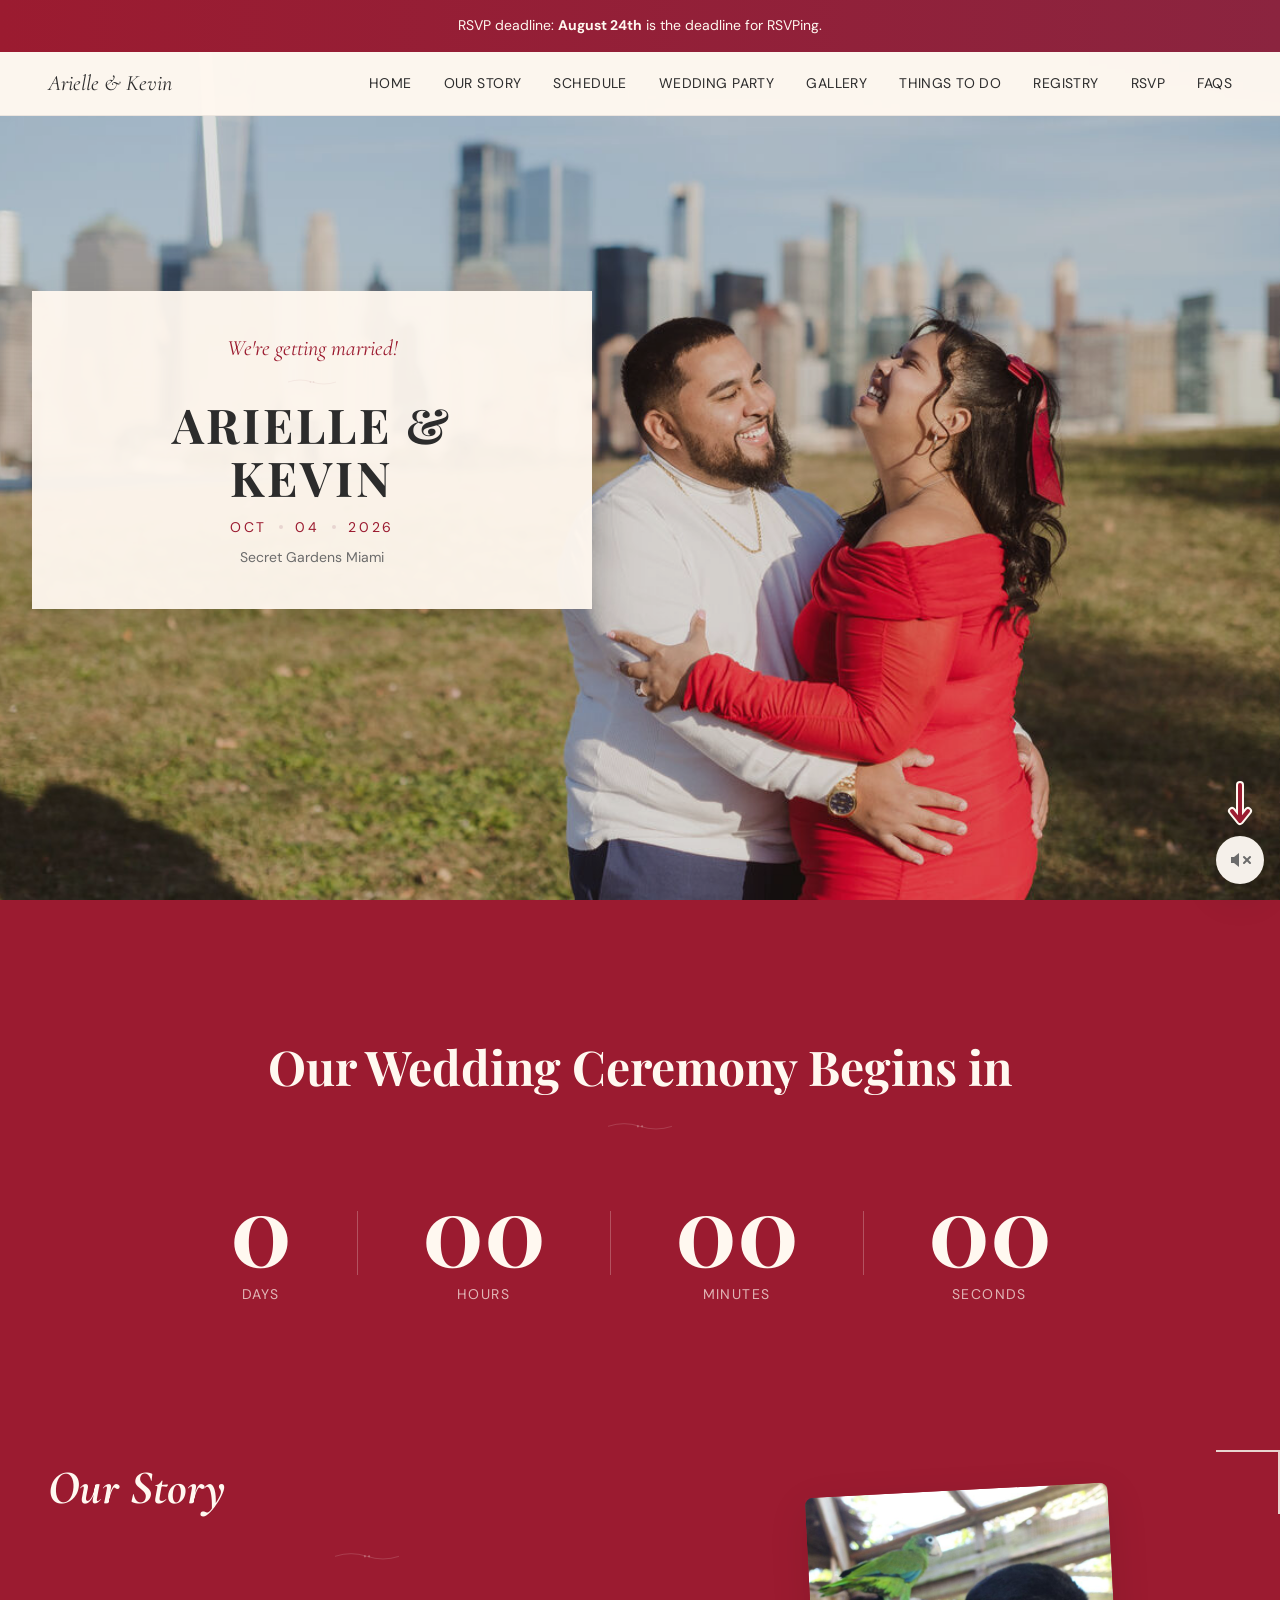
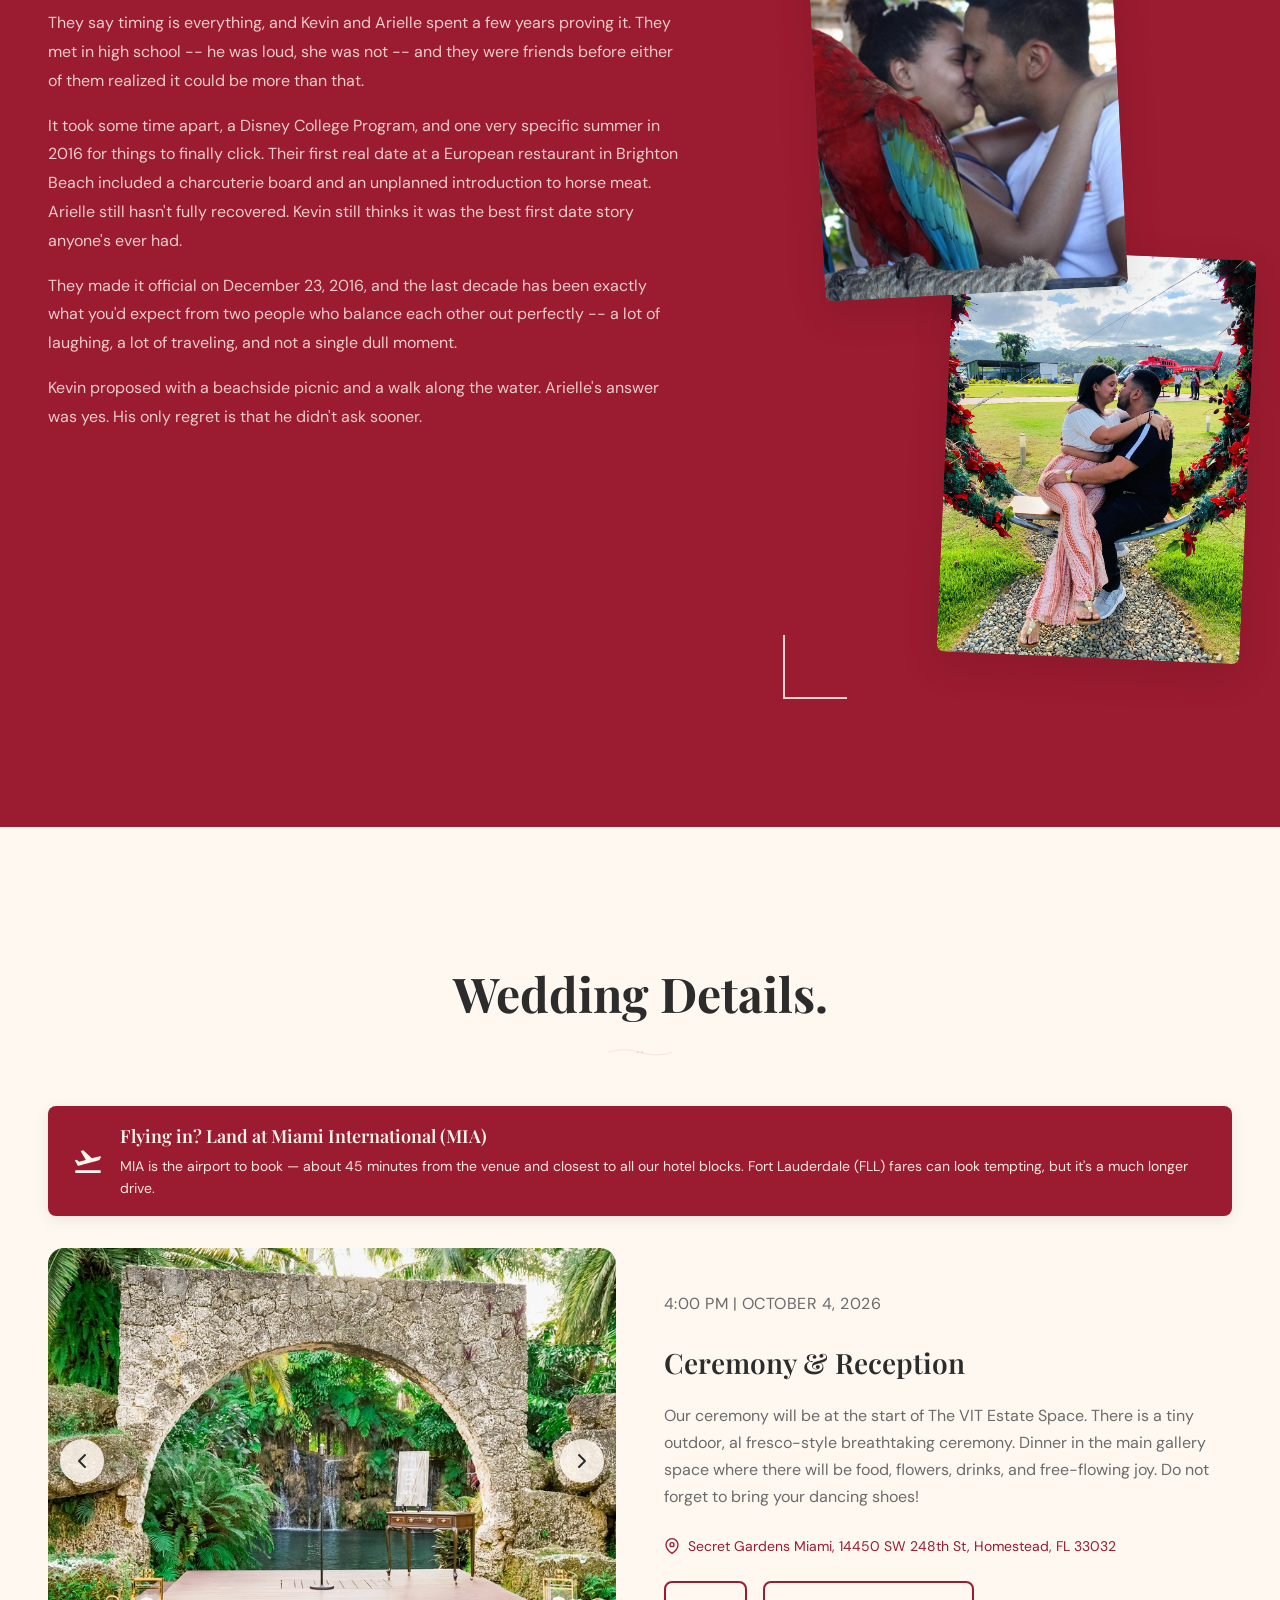
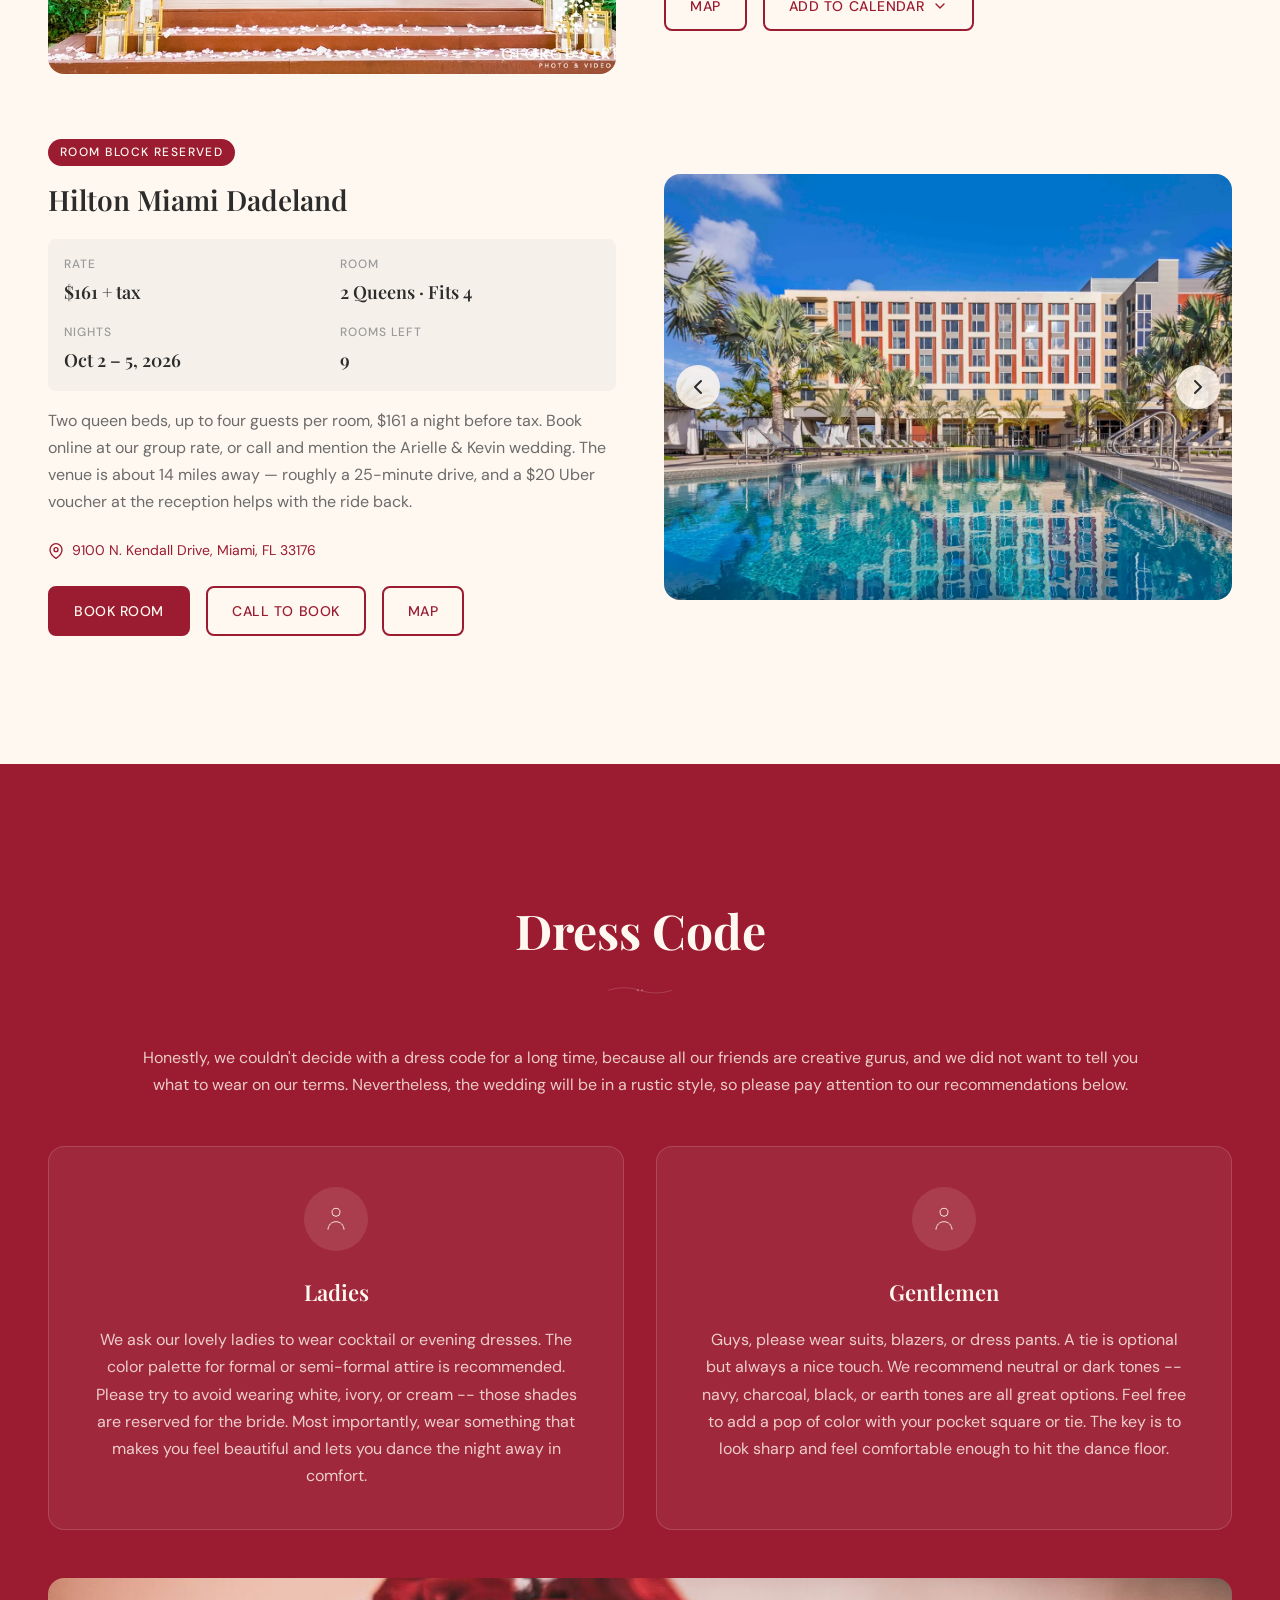
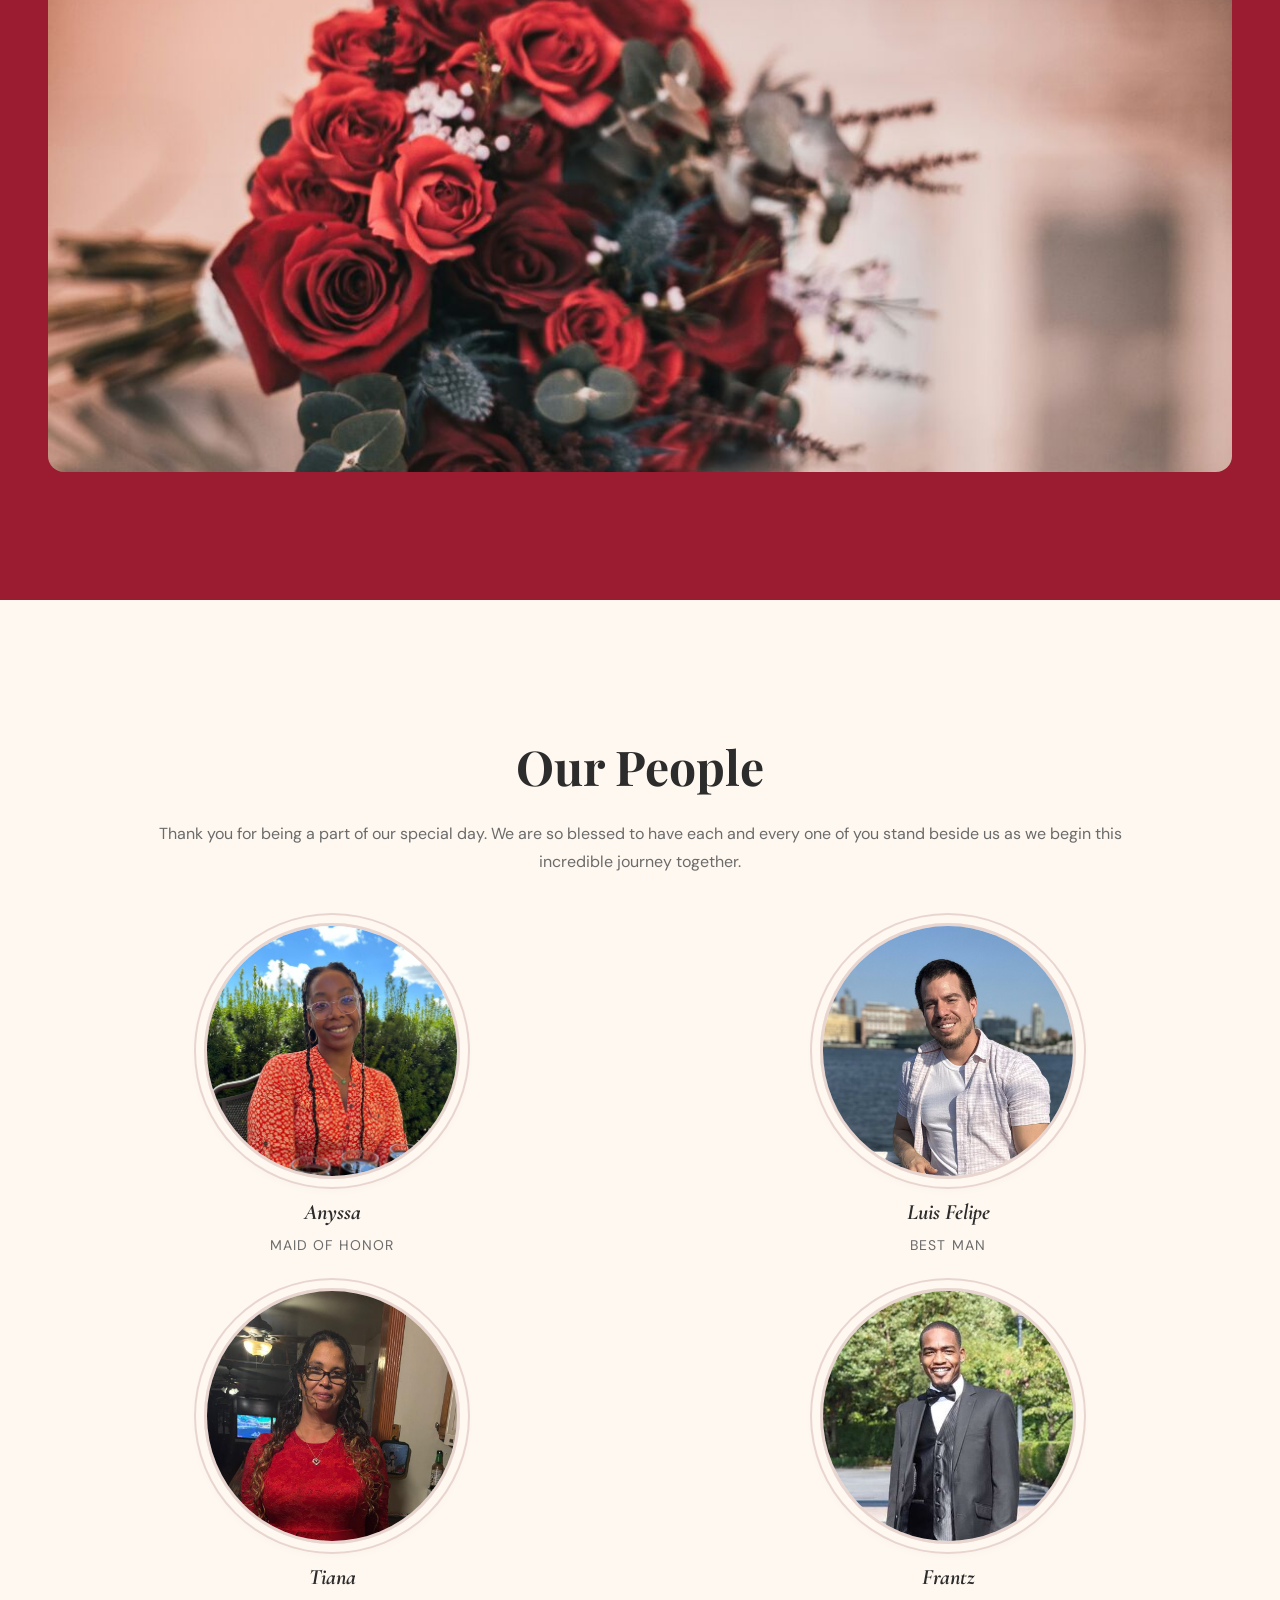
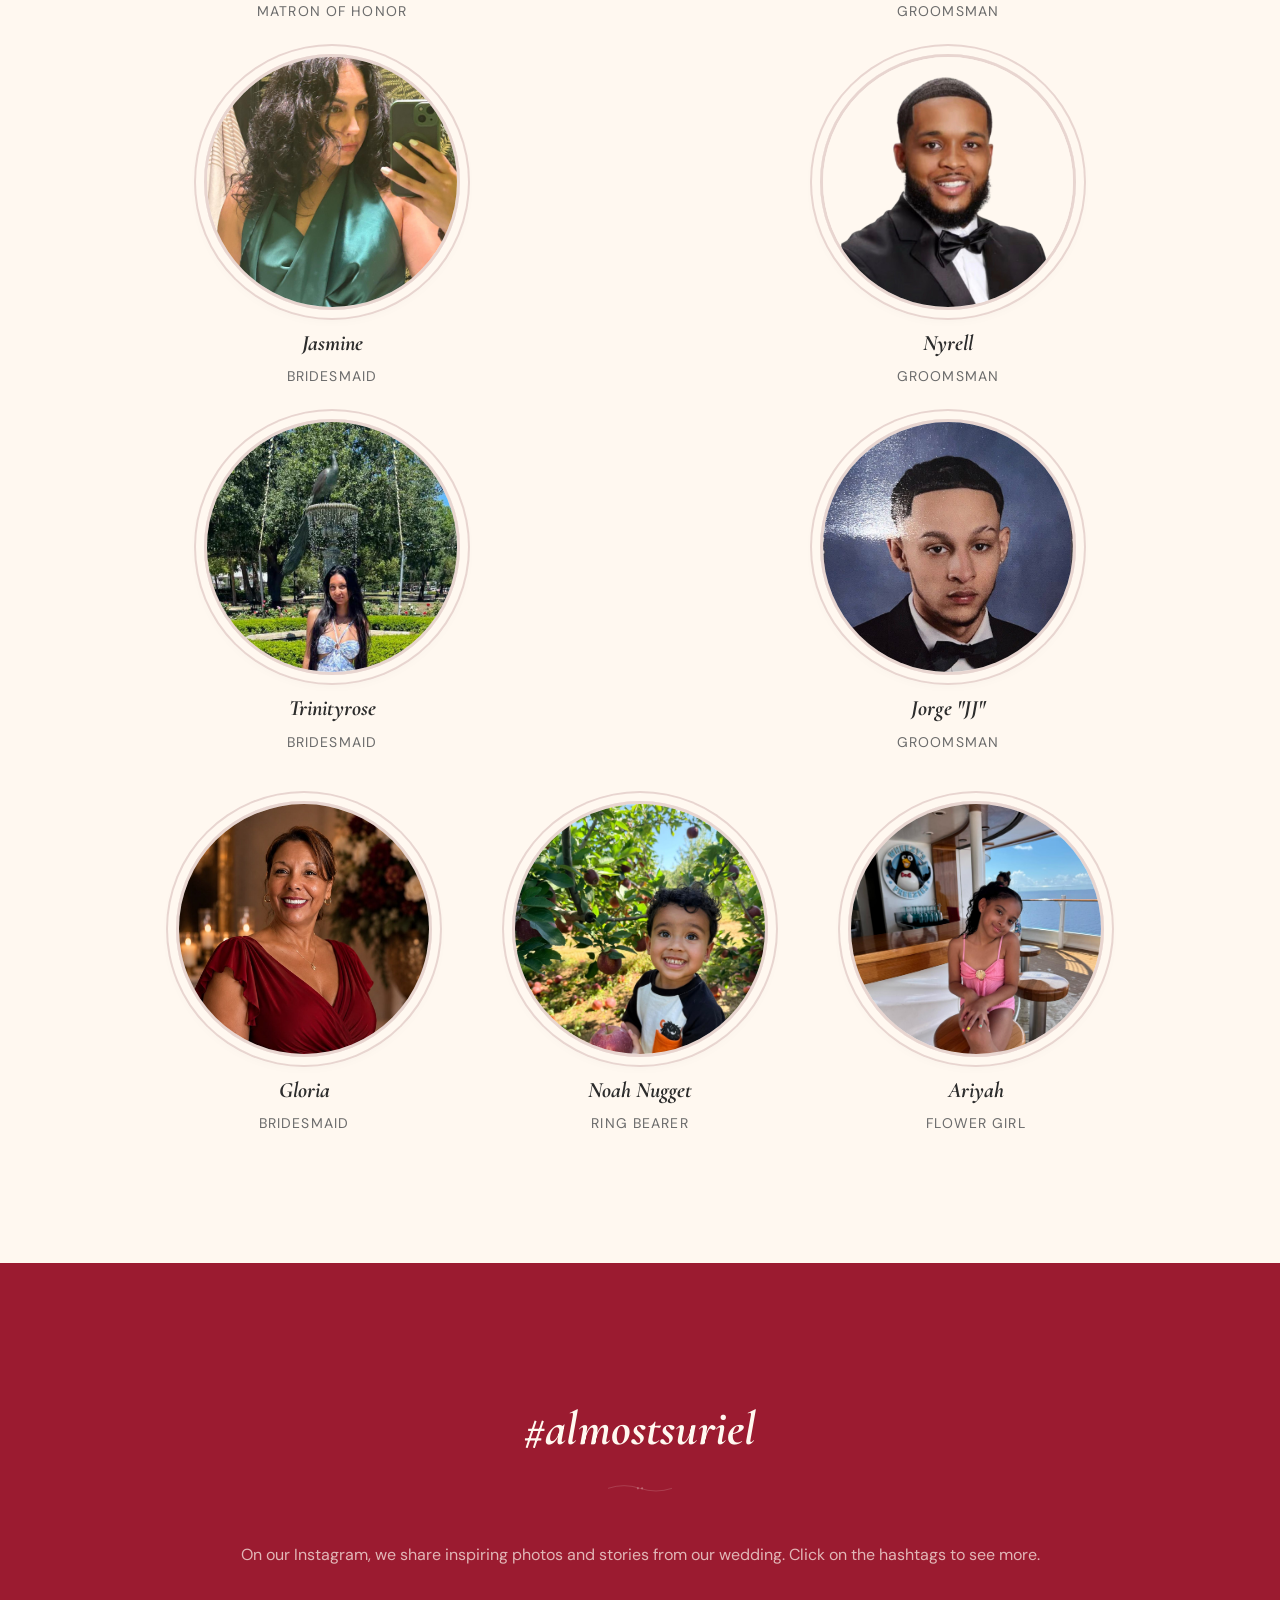
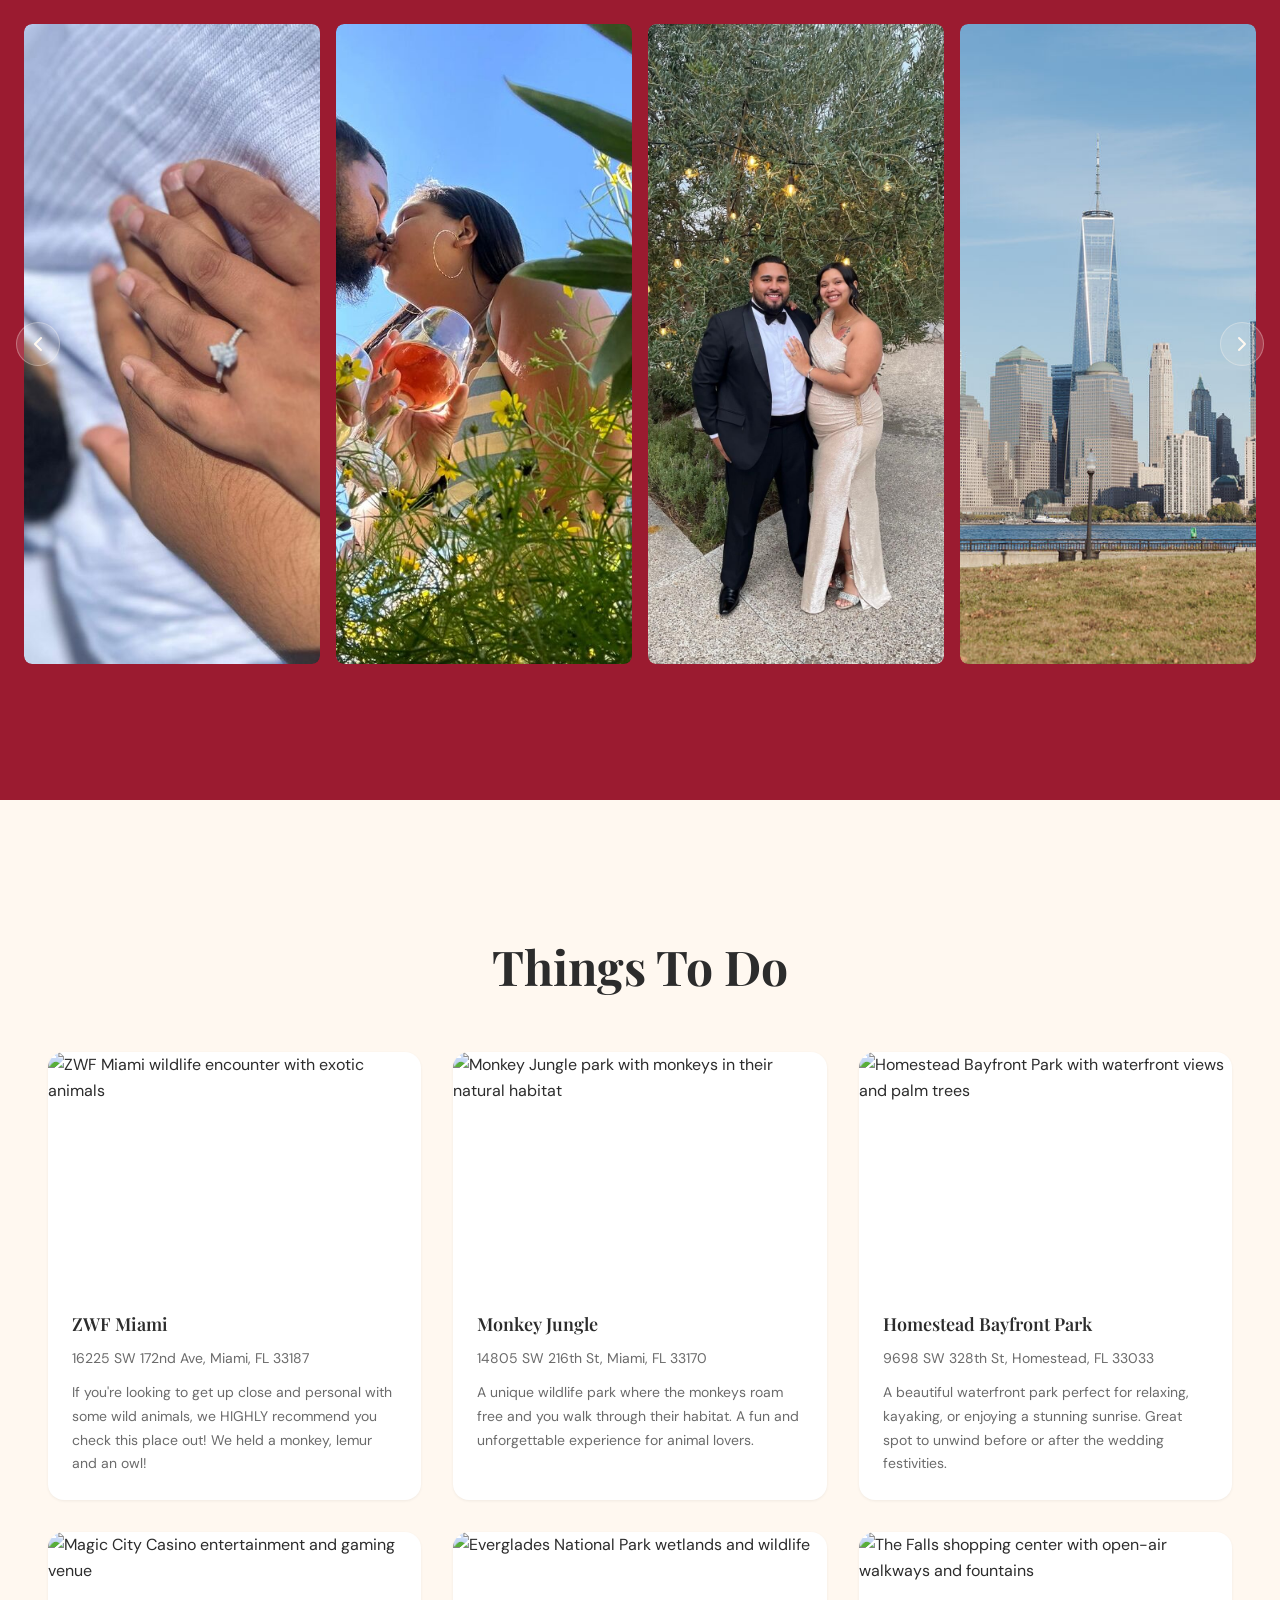
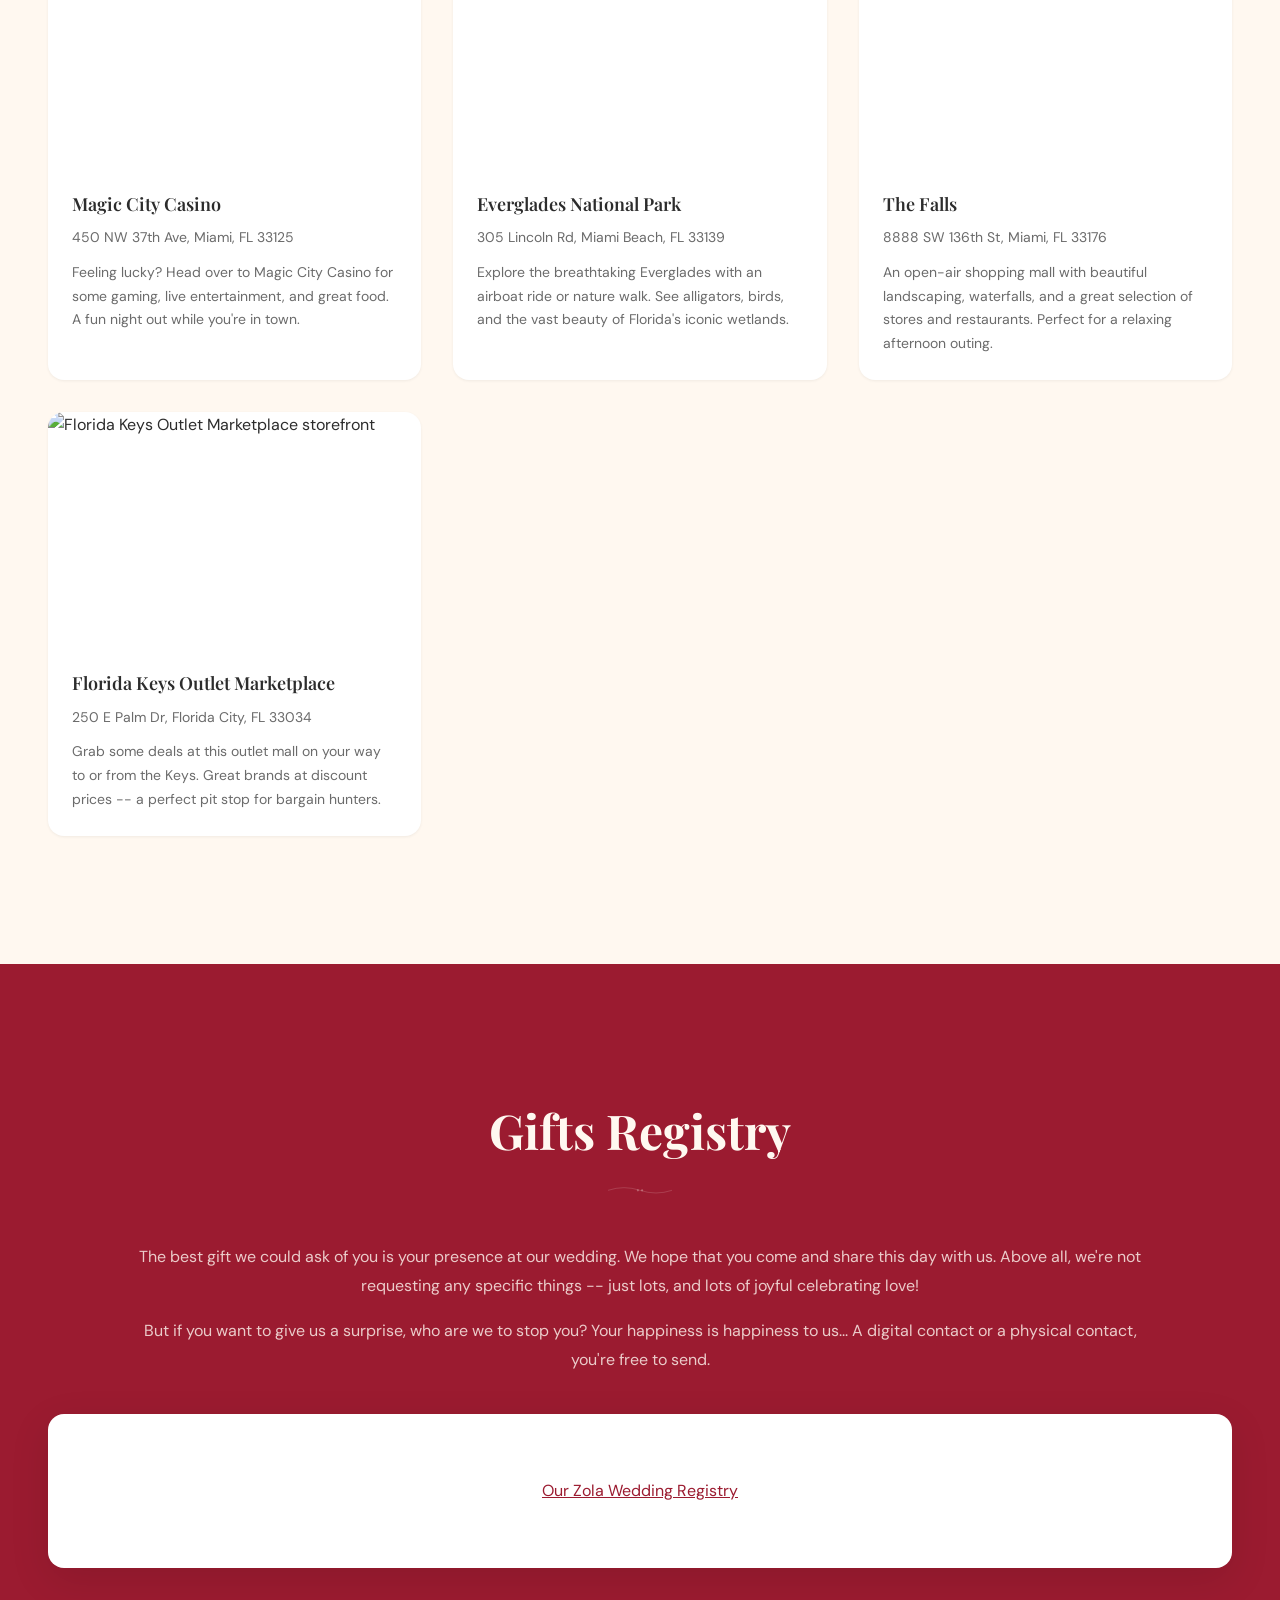
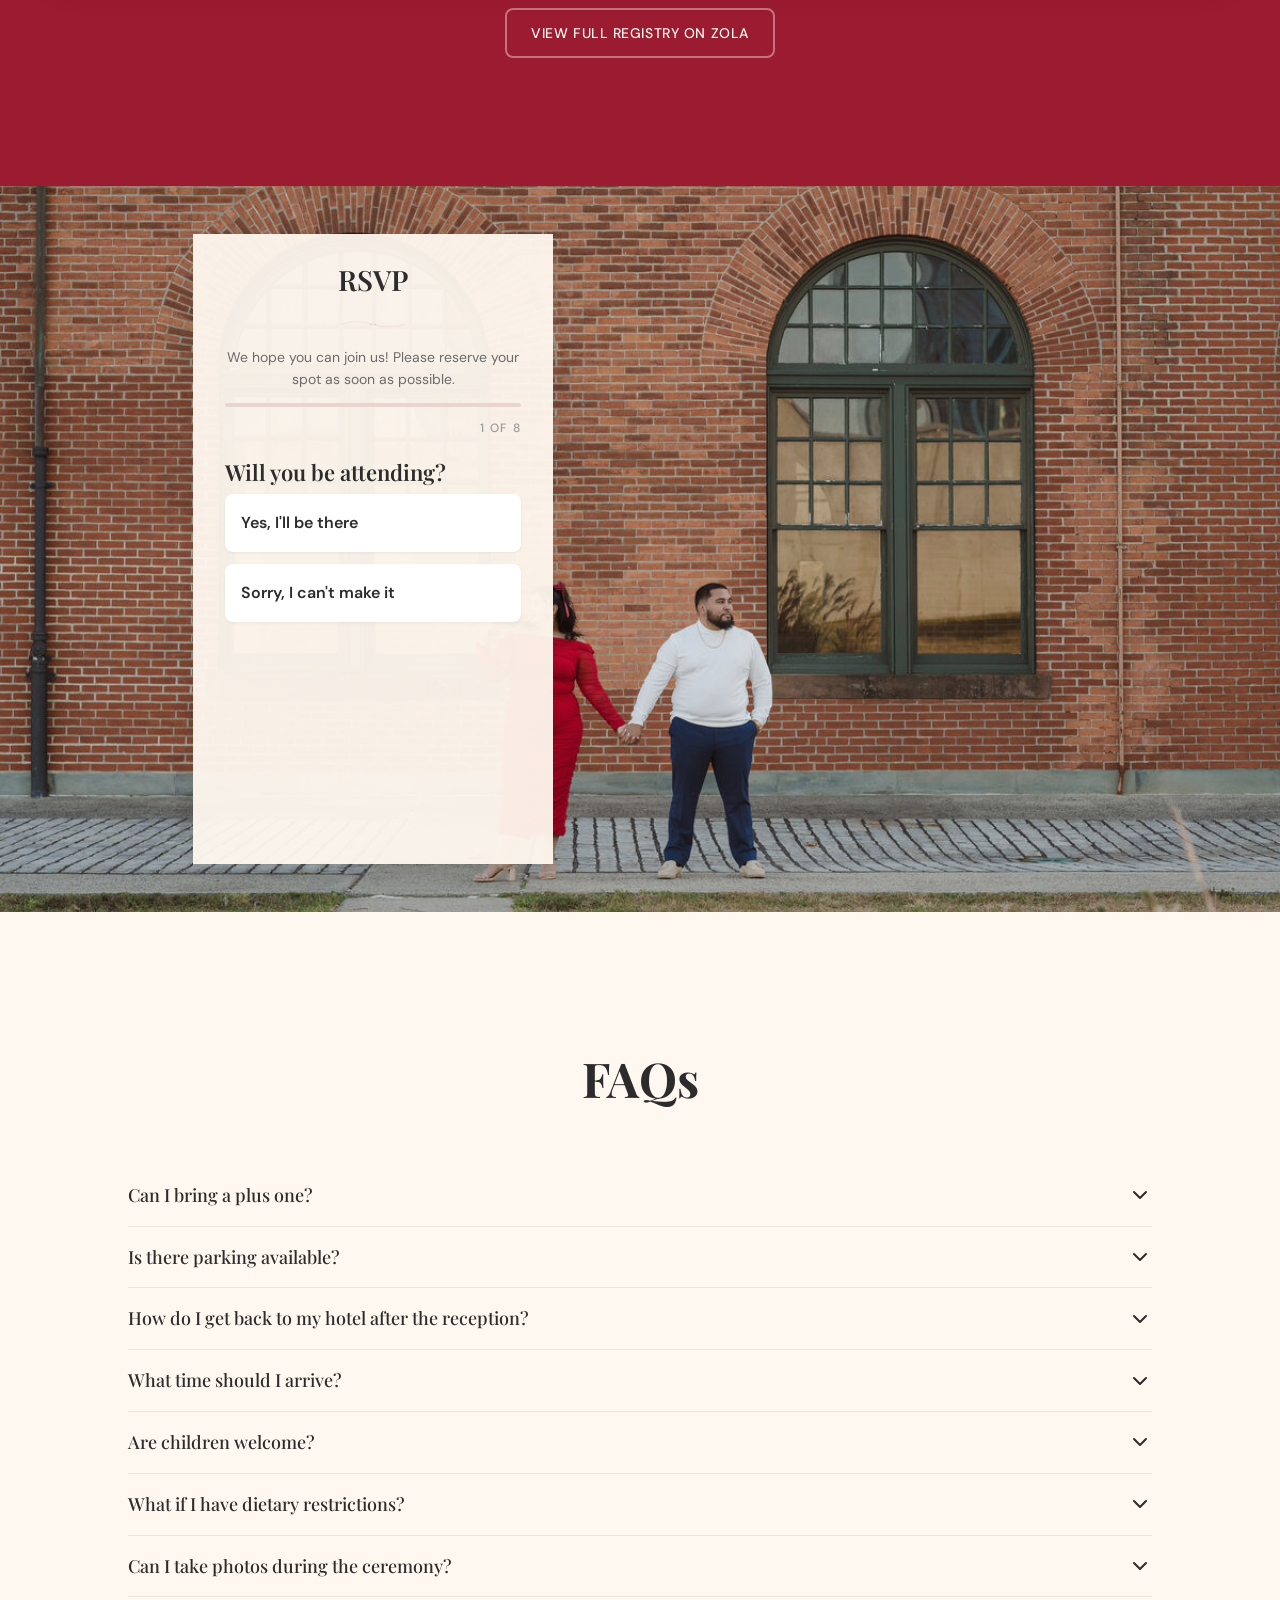
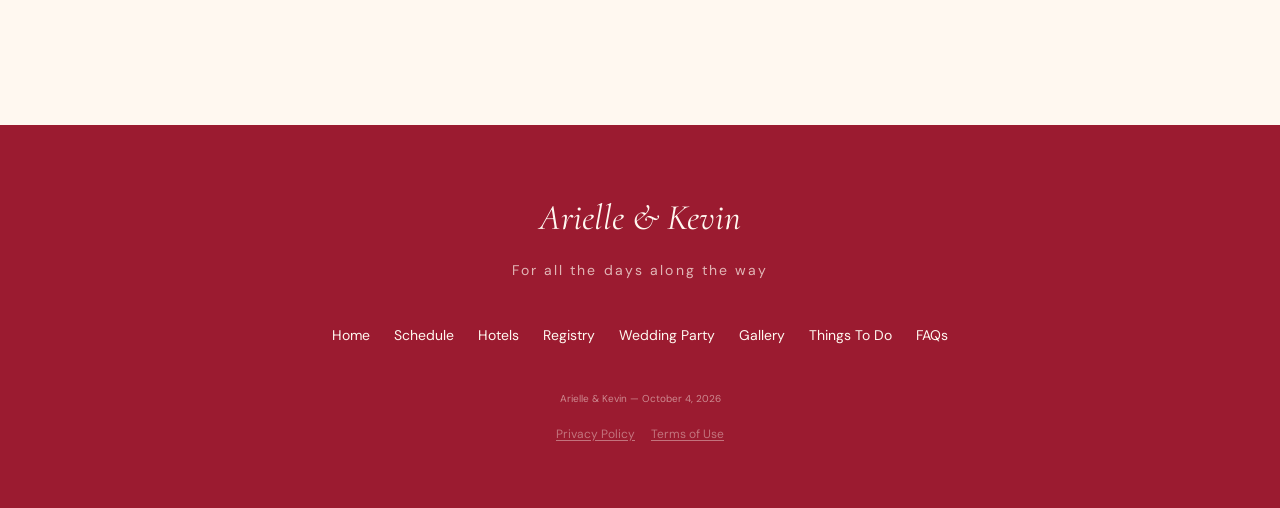
==== commit 0864c3fe: "feat(rsvp): add decline flow with attending choice" ====
--- a/index.html
+++ b/index.html
@@ -864,14 +864,27 @@
       <p class="rsvp__body">We hope you can join us! Please reserve your spot as soon as possible.</p>
 
       <form class="rsvp__form rsvp__wizard" id="rsvp-form" novalidate>
-        <div class="rsvp__progress" role="progressbar" aria-label="RSVP progress" aria-valuemin="1" aria-valuemax="7" aria-valuenow="1" id="rsvp-progress">
+        <div class="rsvp__progress" role="progressbar" aria-label="RSVP progress" aria-valuemin="1" aria-valuemax="8" aria-valuenow="1" id="rsvp-progress">
           <span class="rsvp__progress-fill" id="rsvp-progress-fill"></span>
         </div>
-        <p class="rsvp__progress-label" id="rsvp-progress-label">1 of 7</p>
+        <p class="rsvp__progress-label" id="rsvp-progress-label">1 of 8</p>
 
         <div class="rsvp__screens" id="rsvp-screens">
 
-          <fieldset class="rsvp__screen active" data-screen="name">
+          <fieldset class="rsvp__screen active" data-screen="attending">
+            <legend class="rsvp__question">Will you be attending?</legend>
+            <div class="rsvp__choices">
+              <button class="rsvp__choice" type="button" data-choice-group="attending" data-choice="yes">
+                <span class="rsvp__choice-title">Yes, I'll be there</span>
+              </button>
+              <button class="rsvp__choice" type="button" data-choice-group="attending" data-choice="no">
+                <span class="rsvp__choice-title">Sorry, I can't make it</span>
+              </button>
+            </div>
+            <span class="rsvp__error" id="rsvp-attending-error" aria-live="polite"></span>
+          </fieldset>
+
+          <fieldset class="rsvp__screen" data-screen="name">
             <legend class="rsvp__question">What's your name?</legend>
             <div class="rsvp__field">
               <label class="rsvp__label" for="rsvp-first-name">First Name <span class="rsvp__required" aria-hidden="true">*</span></label>
@@ -896,6 +909,20 @@
               <span class="rsvp__error" id="rsvp-last-name-error" aria-live="polite"></span>
             </div>
             <button class="btn btn--primary rsvp__next" type="button" data-next>Next</button>
+          </fieldset>
+
+          <fieldset class="rsvp__screen" data-screen="decline-note">
+            <legend class="rsvp__question">We'll be sorry to miss you</legend>
+            <p class="rsvp__screen-note">Thank you for letting us know. If you'd like, leave us a little note before you go.</p>
+            <div class="rsvp__field">
+              <label class="rsvp__label" for="rsvp-decline-note">A note for us <span class="rsvp__optional">(optional)</span></label>
+              <textarea class="rsvp__input"
+                        id="rsvp-decline-note"
+                        name="declineNote"
+                        rows="4"></textarea>
+            </div>
+            <div class="rsvp__status" id="rsvp-decline-status" aria-live="polite"></div>
+            <button class="btn btn--primary rsvp__submit" type="submit">Send</button>
           </fieldset>
 
           <fieldset class="rsvp__screen" data-screen="contact">
@@ -1115,6 +1142,19 @@
         <a class="btn btn--primary rsvp__celebration-btn" href="https://www.zola.com/registry/almostsuriel/" target="_blank" rel="noopener noreferrer">View Our Registry</a>
         <button class="btn btn--outline rsvp__celebration-close" id="rsvp-celebration-close" type="button">Close</button>
       </div>
+
+      <div class="rsvp__celebration" id="rsvp-decline-panel">
+        <h3 class="rsvp__celebration-title">We'll miss you</h3>
+        <p class="rsvp__celebration-subtitle">Thank you for letting us know</p>
+        <div class="rsvp__celebration-divider" aria-hidden="true">
+          <svg viewBox="0 0 120 20" xmlns="http://www.w3.org/2000/svg" fill="none" stroke="currentColor" stroke-width="1">
+            <path d="M0 10 Q30 0 60 10 Q90 20 120 10"/>
+            <circle cx="56" cy="10" r="2" fill="currentColor" stroke="none"/>
+            <circle cx="64" cy="10" r="2" fill="currentColor" stroke="none"/>
+          </svg>
+        </div>
+        <button class="btn btn--outline rsvp__celebration-close" id="rsvp-decline-close" type="button">Close</button>
+      </div>
     </div>
   </section>
 
--- a/css/styles.css
+++ b/css/styles.css
@@ -1591,25 +1591,6 @@
     var(--shadow-md);
 }
 
-/* A quick dance move on tap */
-@keyframes party-shimmy {
-  0%, 100% { transform: rotate(0deg) scale(1); }
-  20% { transform: rotate(-7deg) scale(1.06); }
-  40% { transform: rotate(6deg) scale(1.08); }
-  60% { transform: rotate(-5deg) scale(1.06); }
-  80% { transform: rotate(3deg) scale(1.02); }
-}
-
-.party .party__member.shimmy .party__photo {
-  animation: party-shimmy 0.7s var(--ease-in-out);
-}
-
-@media (prefers-reduced-motion: reduce) {
-  .party .party__member.shimmy .party__photo {
-    animation: none;
-  }
-}
-
 .party__name {
   font-family: var(--font-script);
   font-style: italic;
@@ -2184,6 +2165,11 @@
 
 .rsvp__input[aria-invalid="true"] {
   border-color: var(--danger);
+}
+
+textarea.rsvp__input {
+  min-height: calc(var(--control-height) * 2);
+  resize: vertical;
 }
 
 .rsvp__error {
@@ -2476,7 +2462,7 @@
 .rsvp__plates {
   display: flex;
   flex-direction: column;
-  gap: var(--space-3);
+  gap: var(--space-2);
 }
 
 .rsvp__plate {
@@ -2494,7 +2480,7 @@
   display: flex;
   flex-direction: column;
   gap: var(--space-1);
-  padding: var(--space-4);
+  padding: var(--space-3) var(--space-4);
   border-radius: var(--radius-md);
   background-color: var(--surface);
   box-shadow: var(--shadow-sm);
@@ -2528,7 +2514,7 @@
 
 .rsvp__plate-name {
   font-family: var(--font-display);
-  font-size: var(--text-lg);
+  font-size: var(--text-base);
   font-weight: 600;
   color: var(--ink);
 }
@@ -2549,9 +2535,9 @@
 
 .rsvp__plate-desc {
   font-family: var(--font-body);
-  font-size: var(--text-sm);
+  font-size: var(--text-xs);
   color: var(--slate);
-  line-height: 1.5;
+  line-height: 1.4;
 }
 
 .rsvp__plate input:checked + .rsvp__plate-card .rsvp__plate-name {
@@ -3350,11 +3336,11 @@
    as the bounce, so it leaves the moment the song starts. */
 .music-hint {
   position: fixed;
-  right: calc(var(--space-4) + var(--space-8));
+  right: calc(var(--space-4) + (var(--control-height) - var(--space-8)) / 2);
   bottom: calc(var(--space-4) + var(--control-height) + var(--space-2));
   z-index: 150;
-  width: var(--space-16);
-  height: var(--space-16);
+  width: var(--space-8);
+  height: var(--space-12);
   opacity: 0;
   pointer-events: none;
   transition: opacity var(--duration-slow) var(--ease-out);
@@ -3364,12 +3350,12 @@
    background, including the crimson sections it can overlap. */
 .music-hint__casing {
   stroke: var(--canvas);
-  stroke-width: 6;
+  stroke-width: 8;
 }
 
 .music-hint__stroke {
   stroke: var(--signal);
-  stroke-width: 2.5;
+  stroke-width: 4;
 }
 
 .music-toggle--attract + .music-hint {
@@ -3379,23 +3365,23 @@
 
 @keyframes music-hint-nudge {
   0%, 55%, 100% {
-    transform: translate(0, 0);
+    transform: translateY(0);
   }
 
   65% {
-    transform: translate(var(--space-1), var(--space-1));
+    transform: translateY(var(--space-1));
   }
 
   75% {
-    transform: translate(0, 0);
+    transform: translateY(0);
   }
 
   85% {
-    transform: translate(var(--space-1), var(--space-1));
+    transform: translateY(var(--space-1));
   }
 
   95% {
-    transform: translate(0, 0);
+    transform: translateY(0);
   }
 }
 
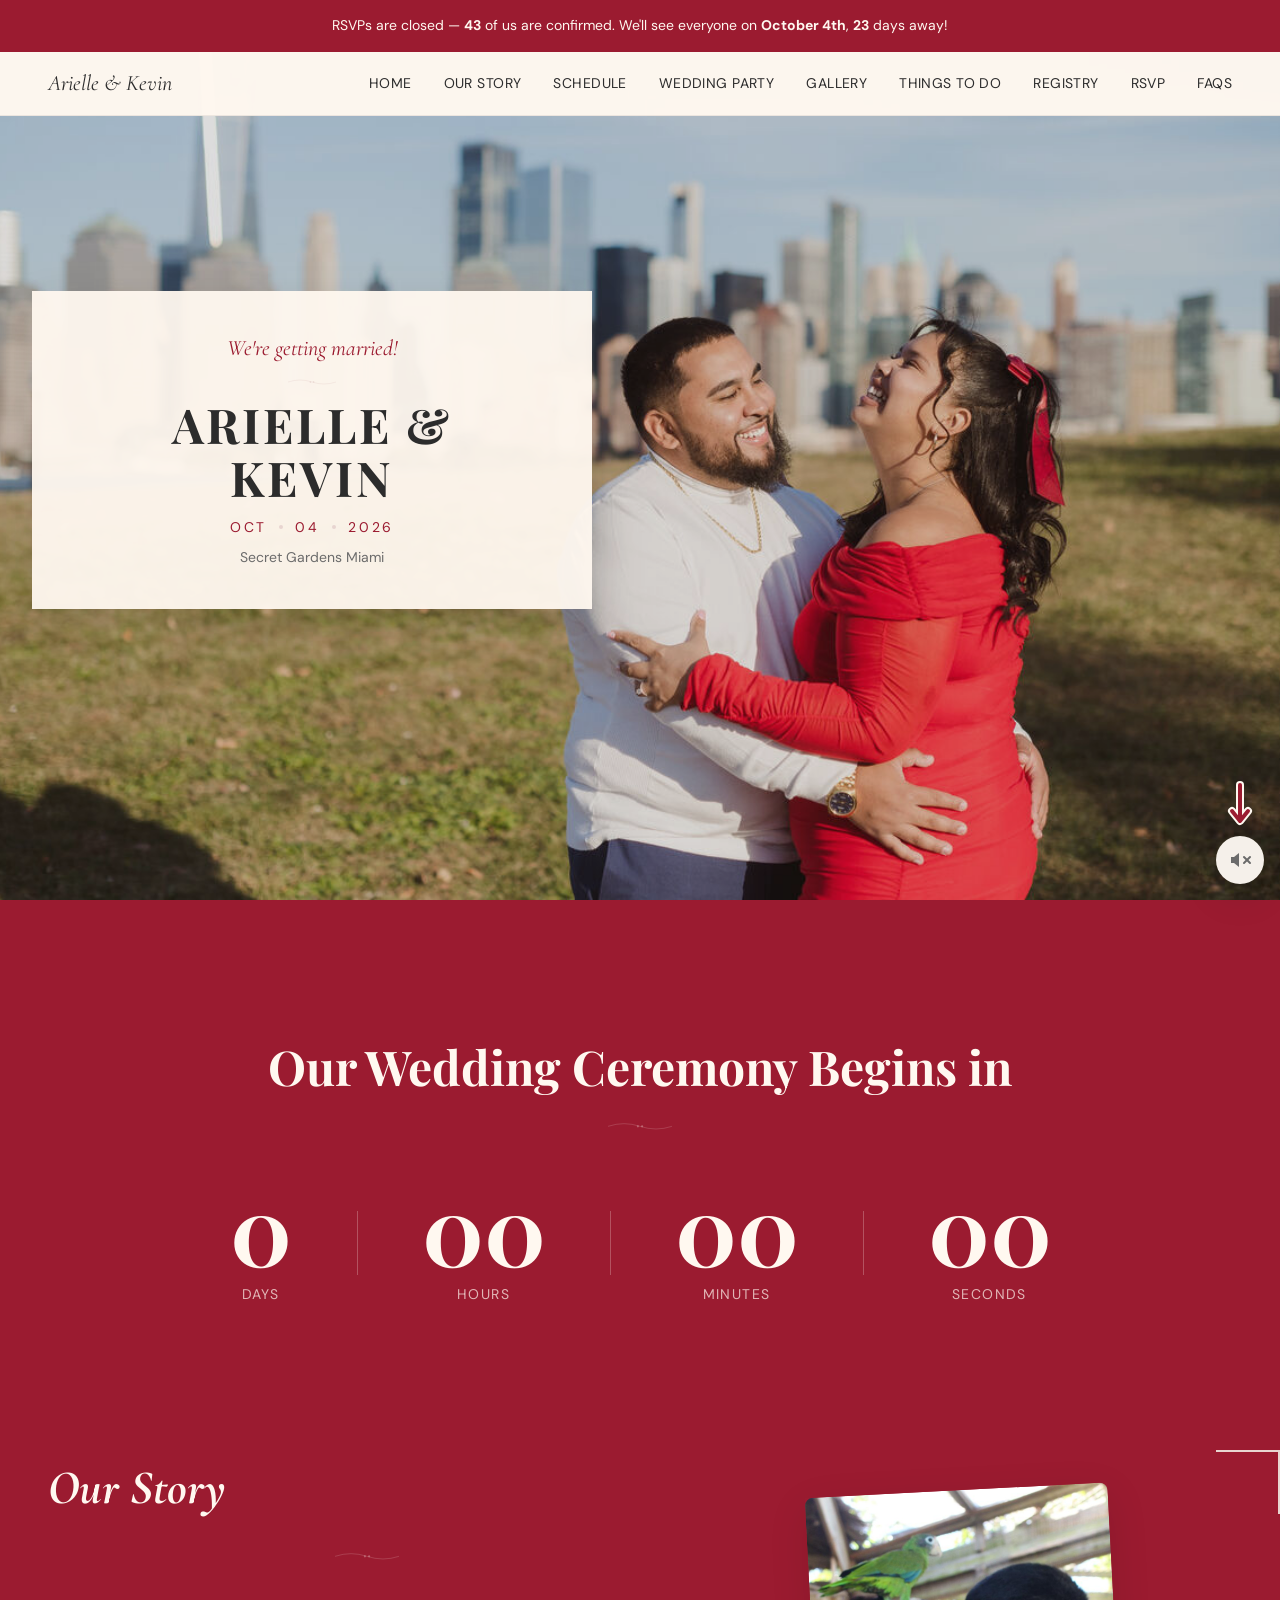
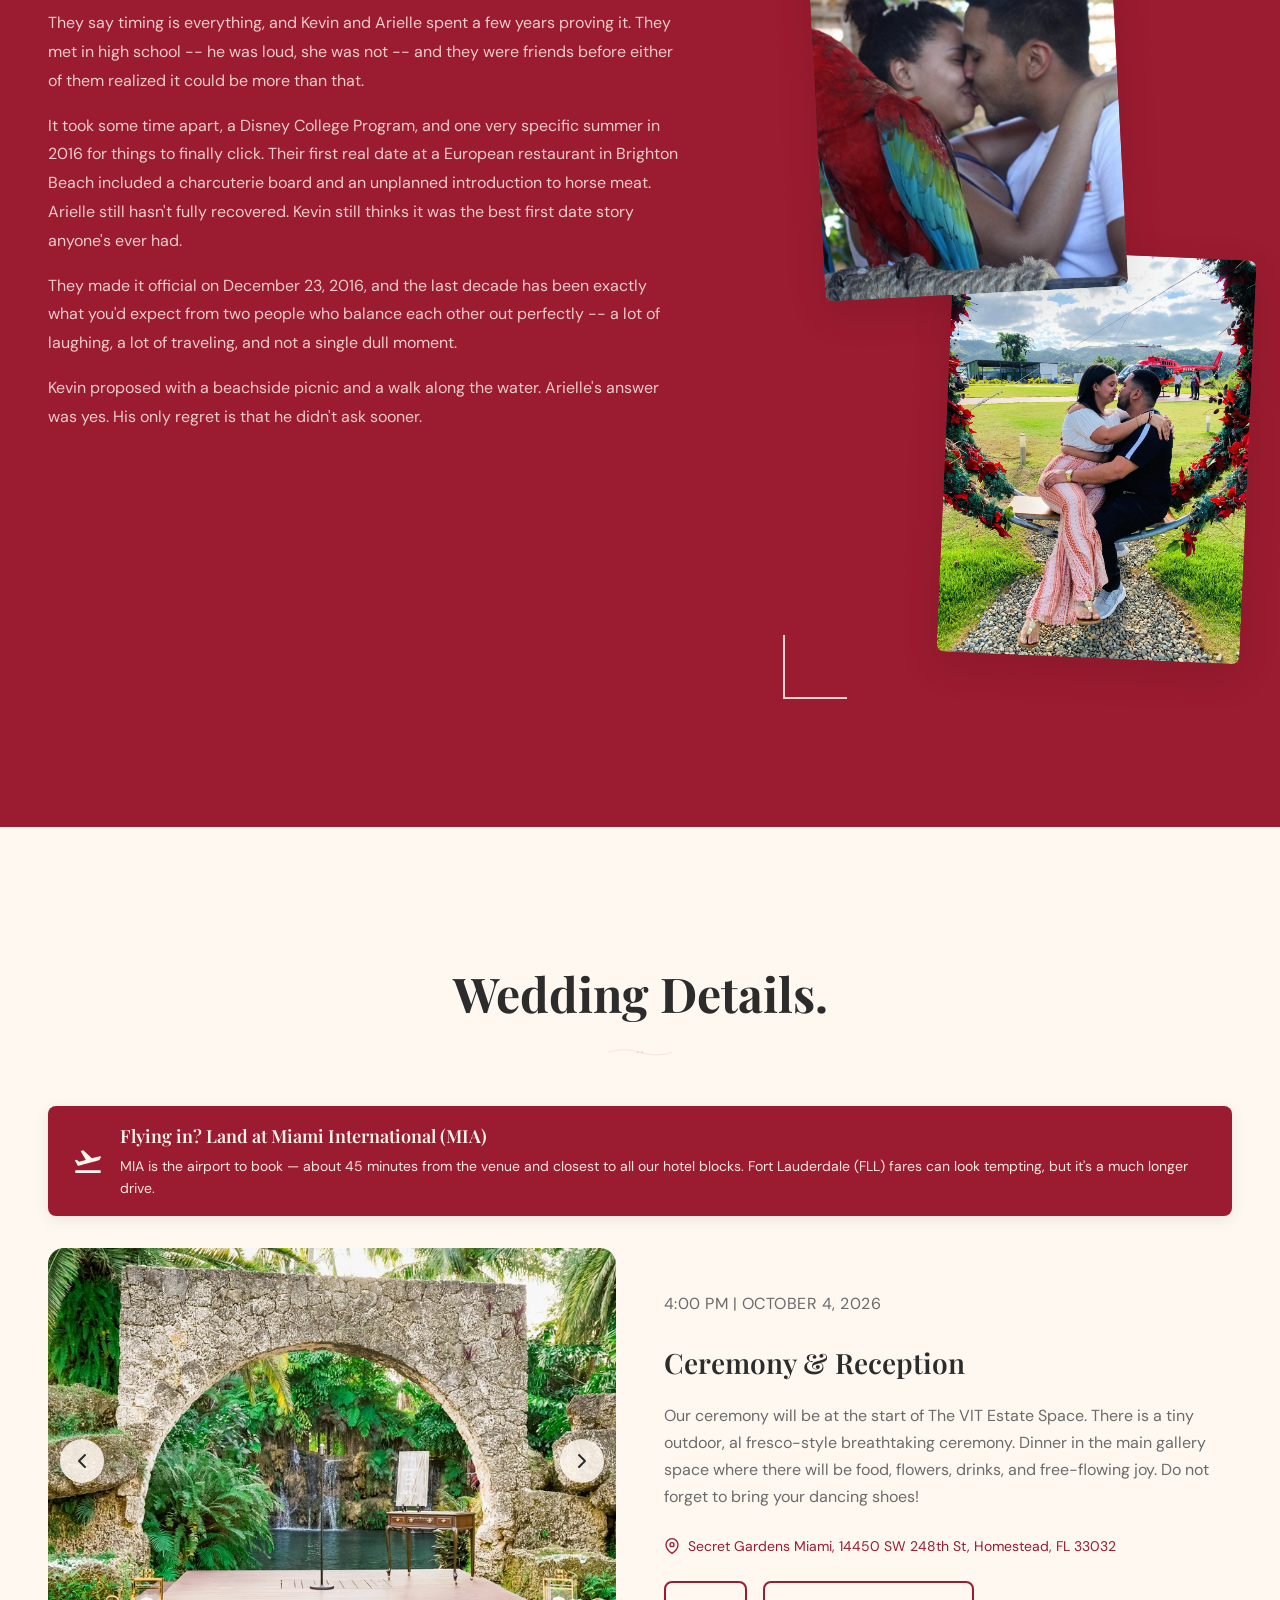
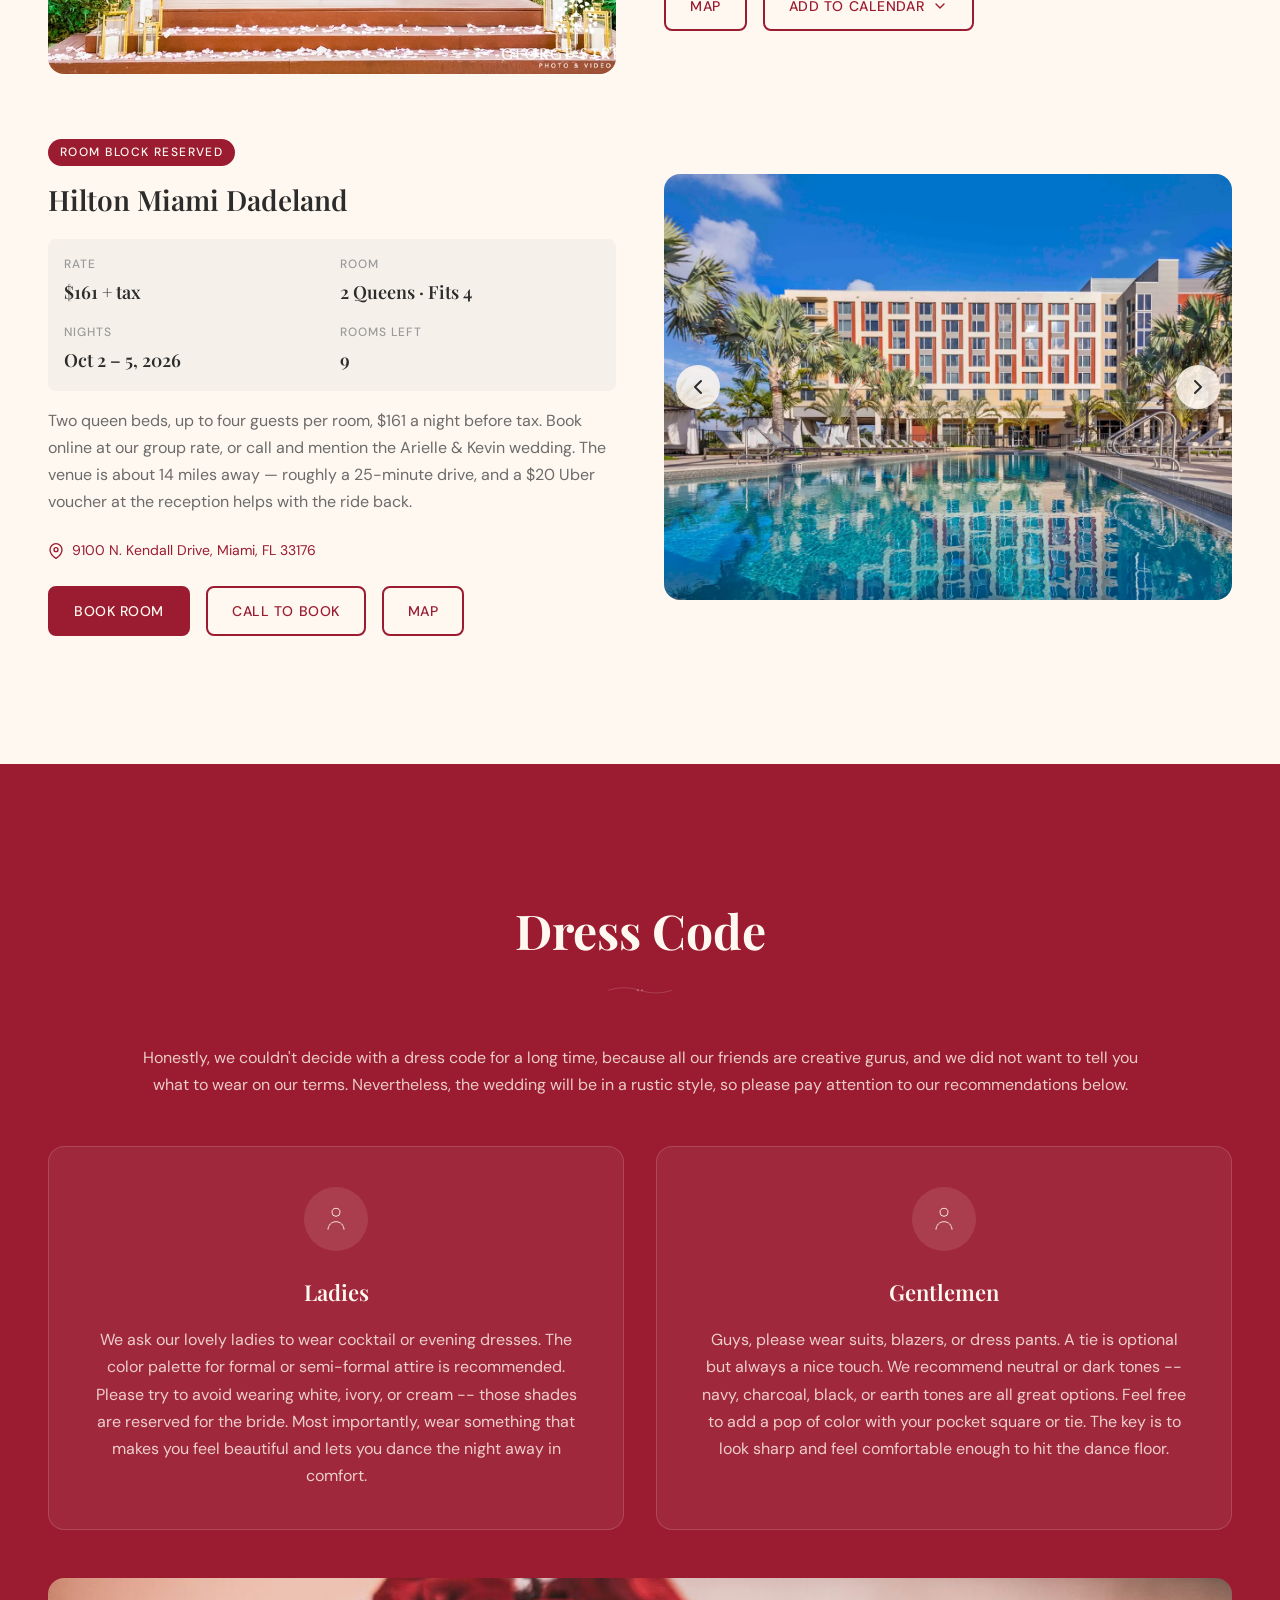
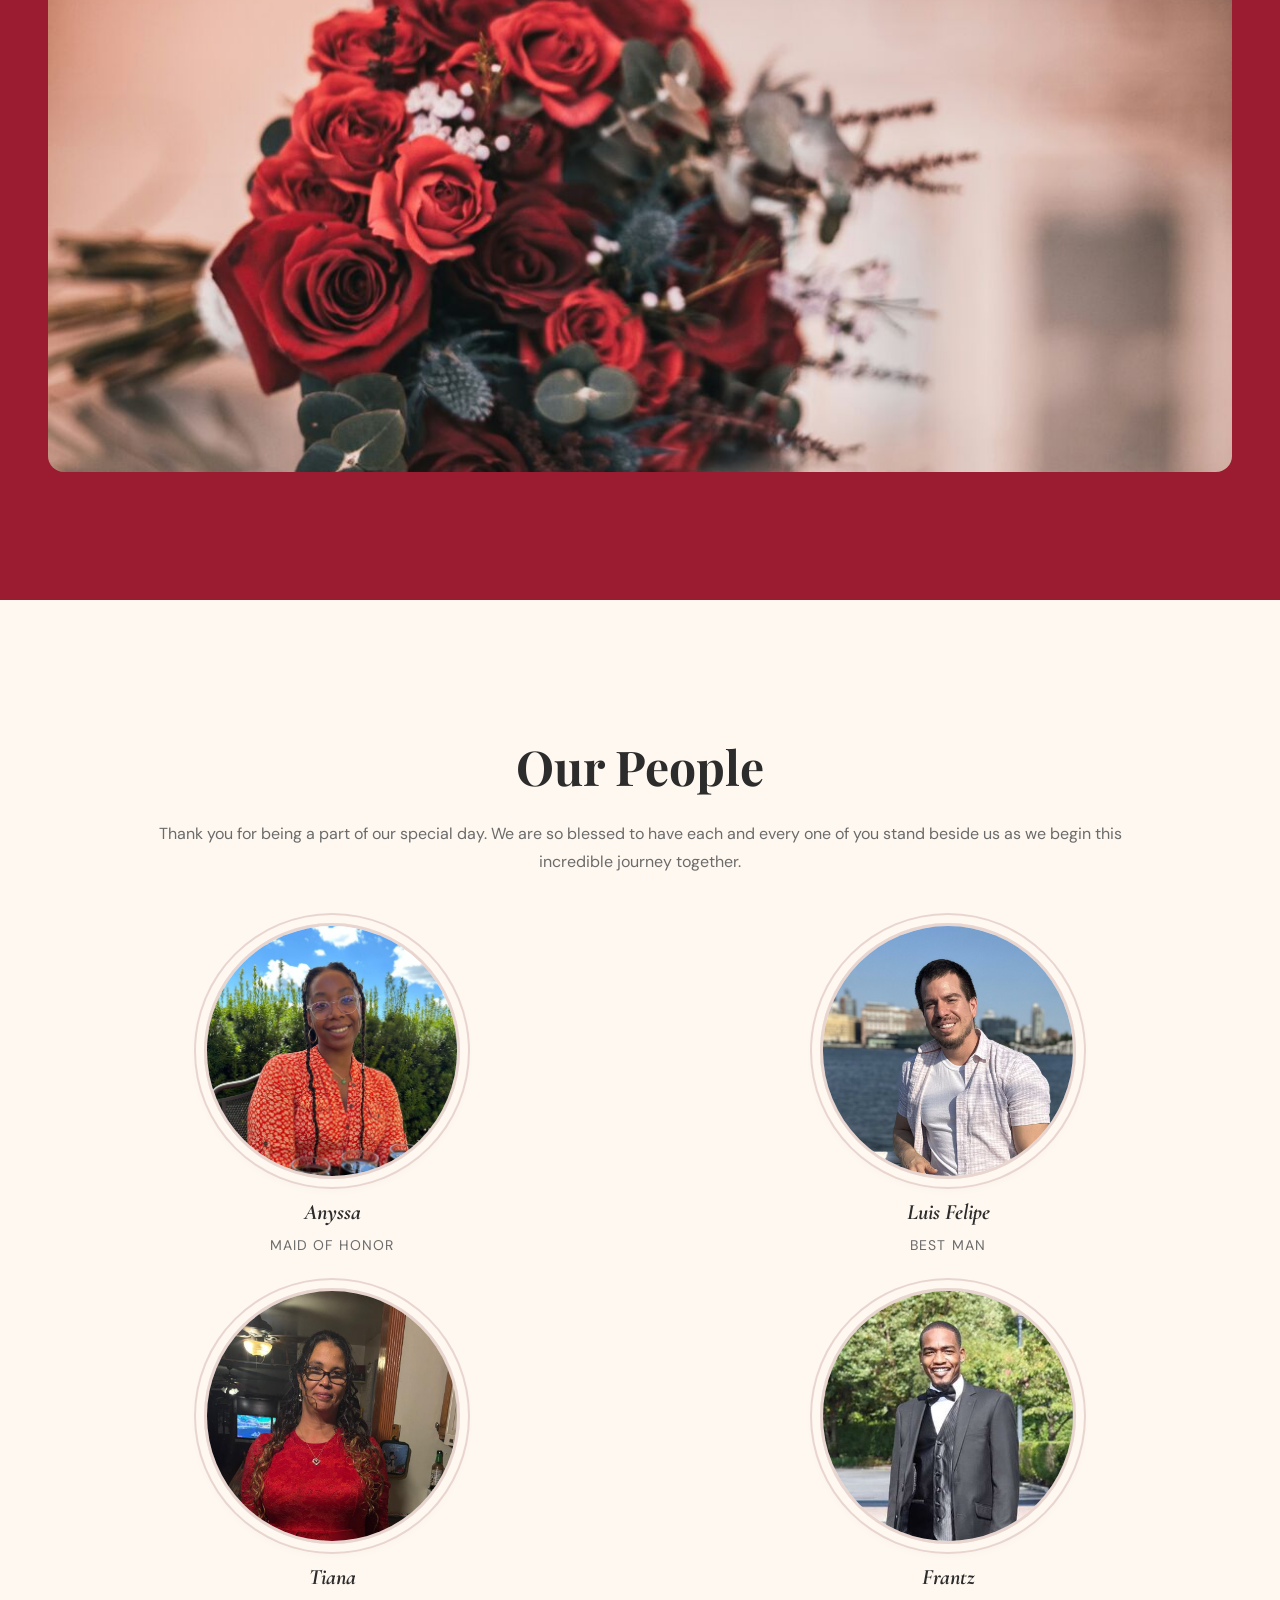
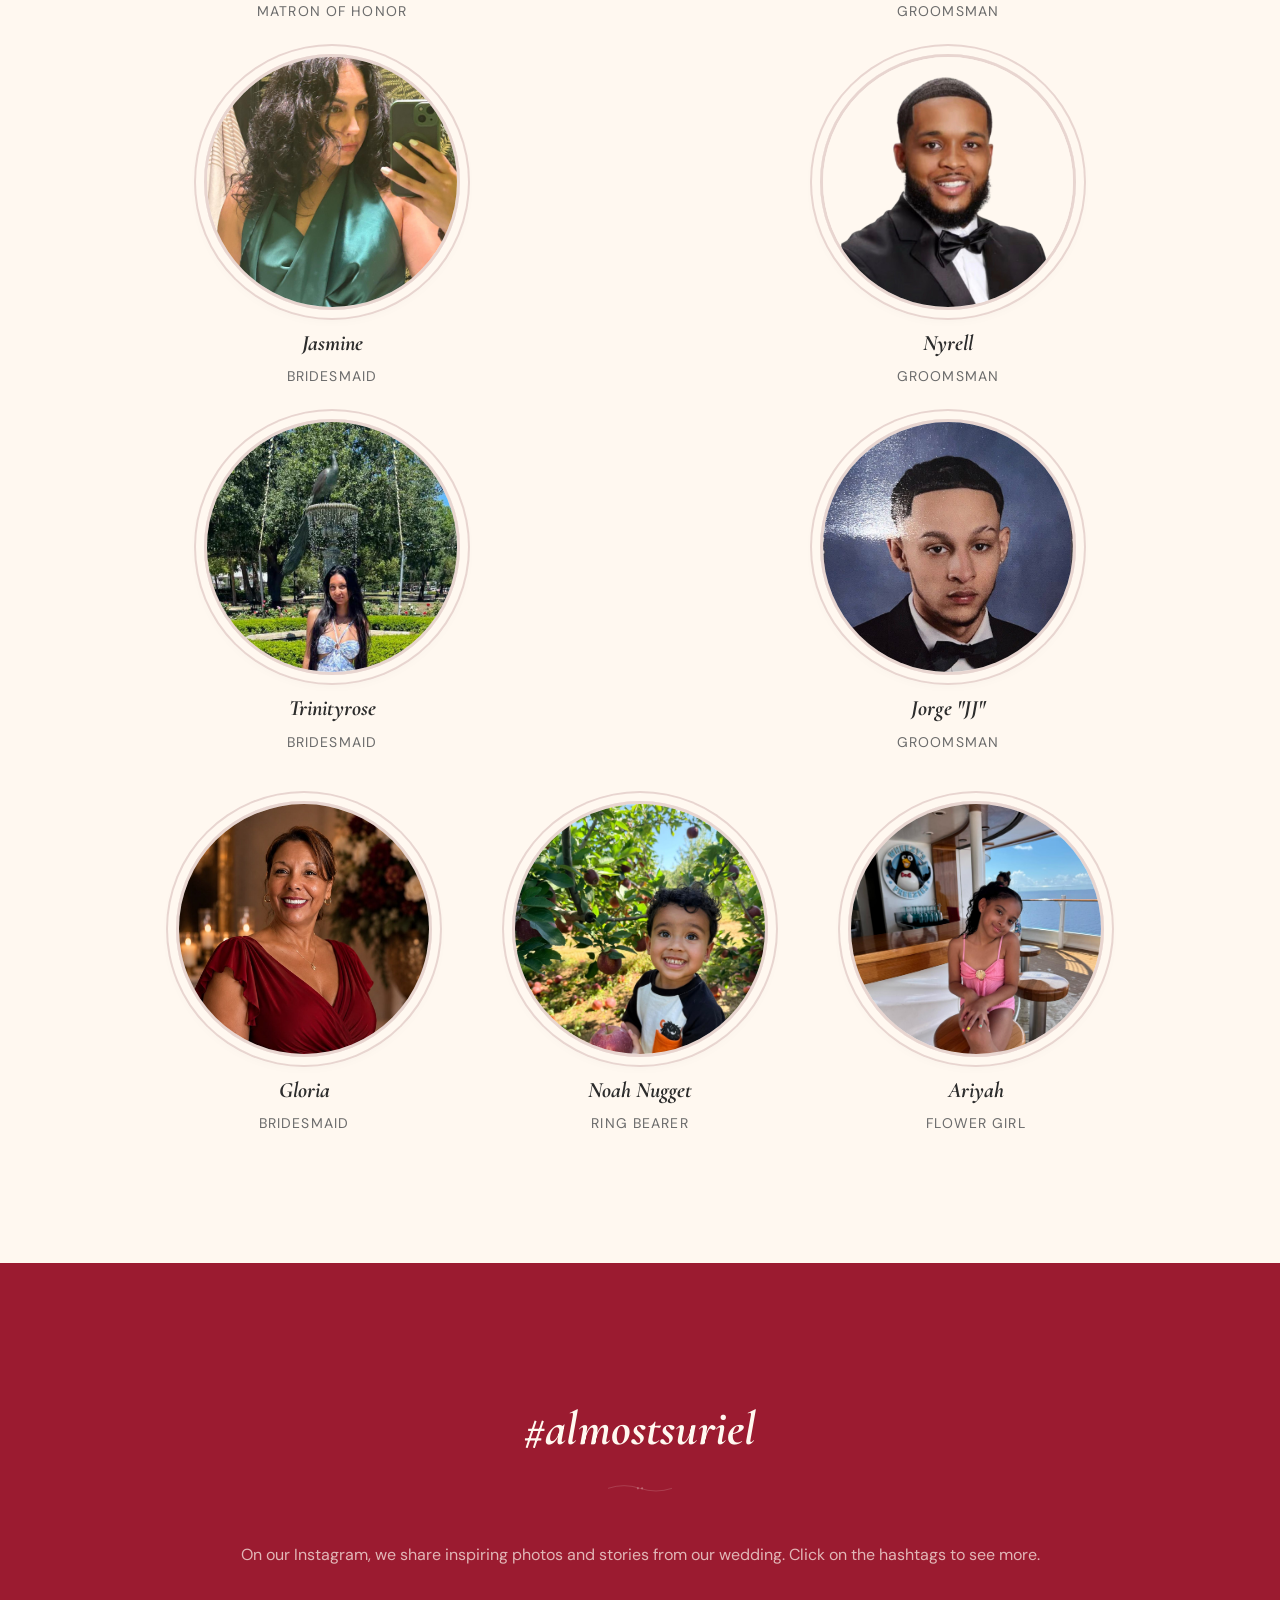
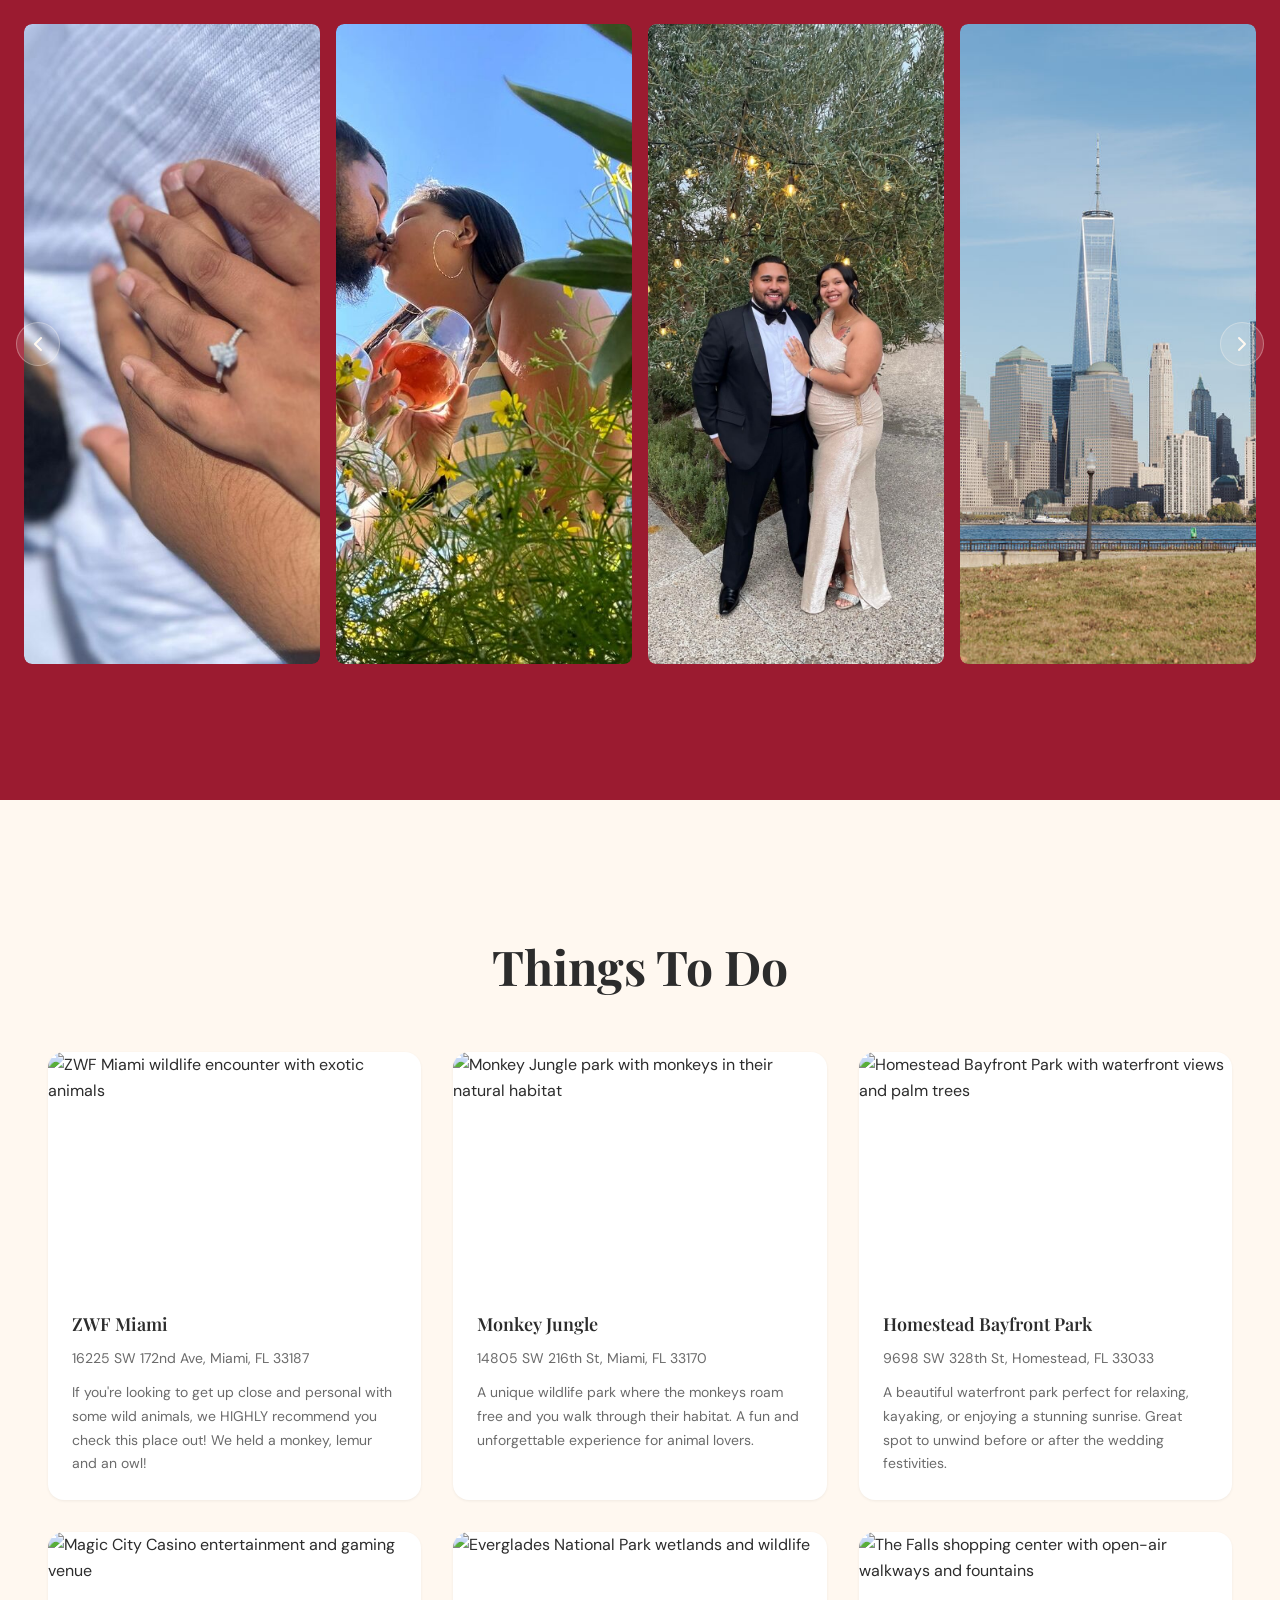
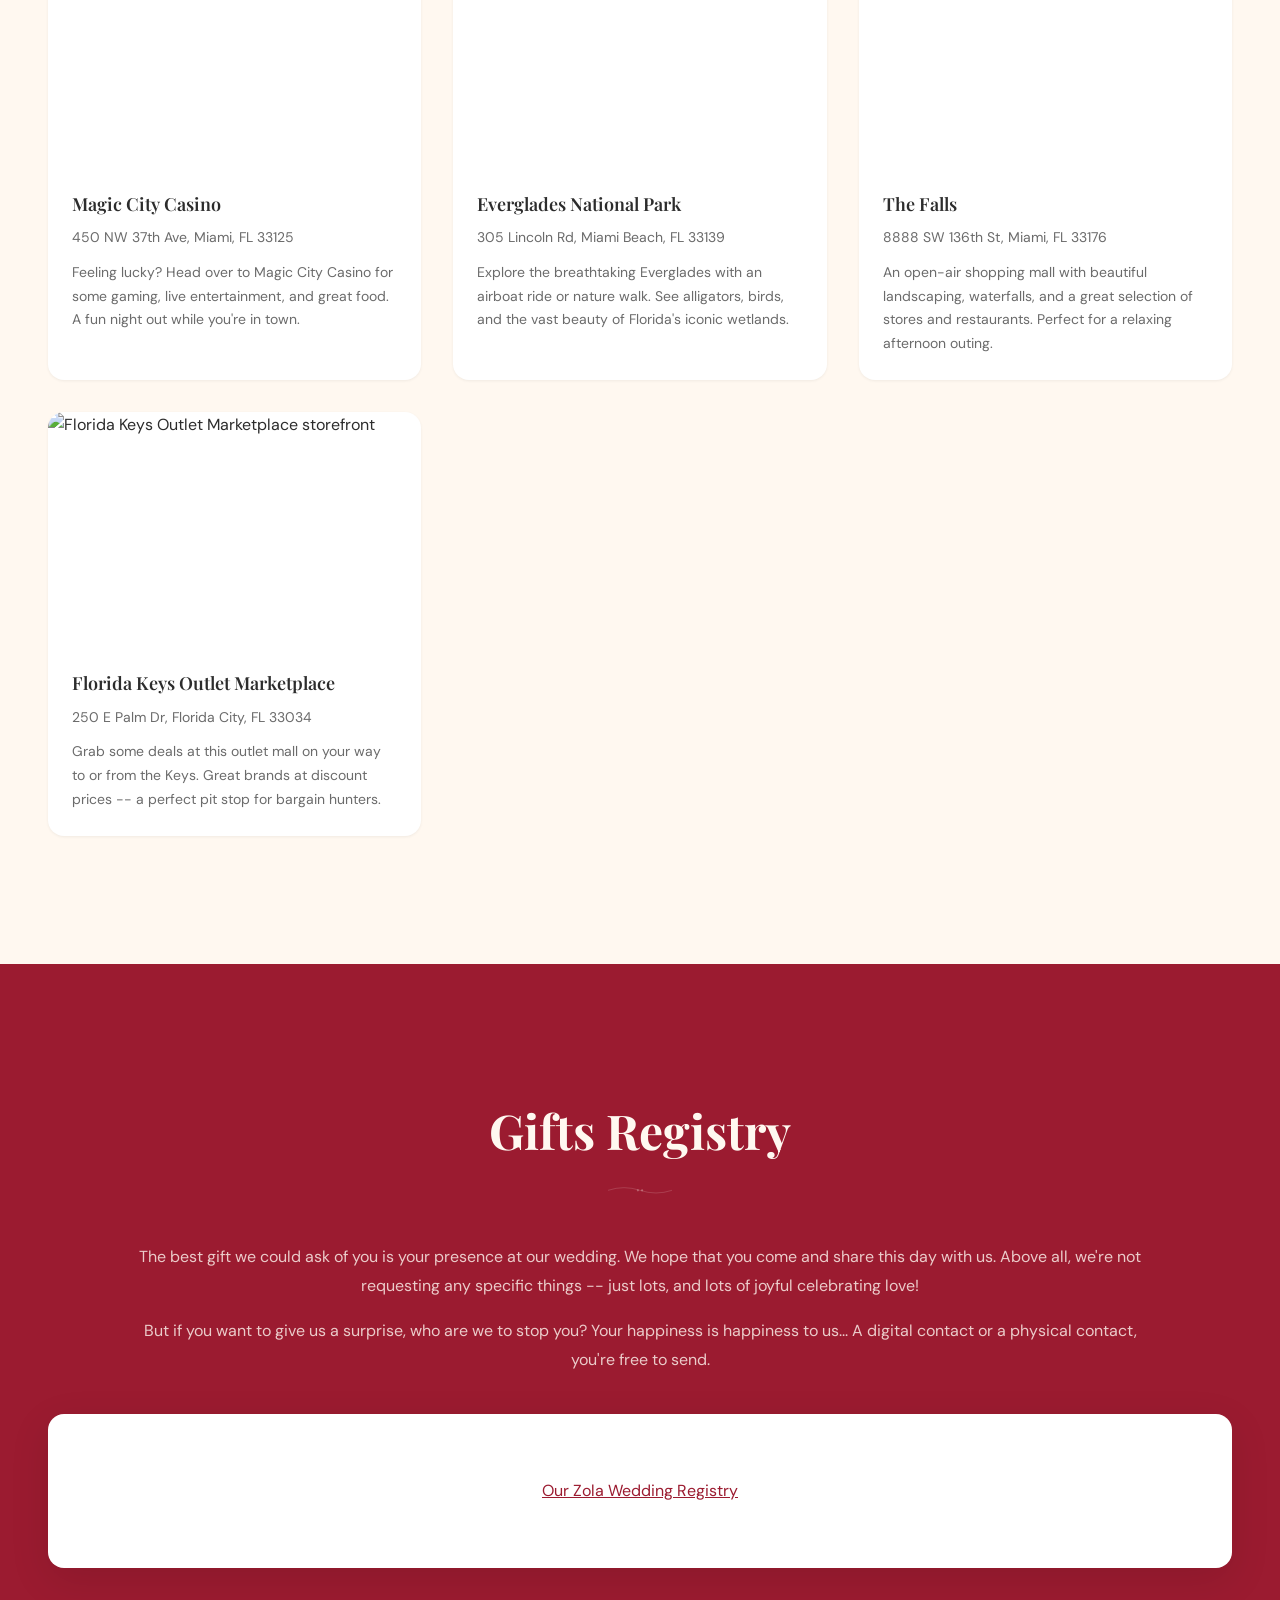
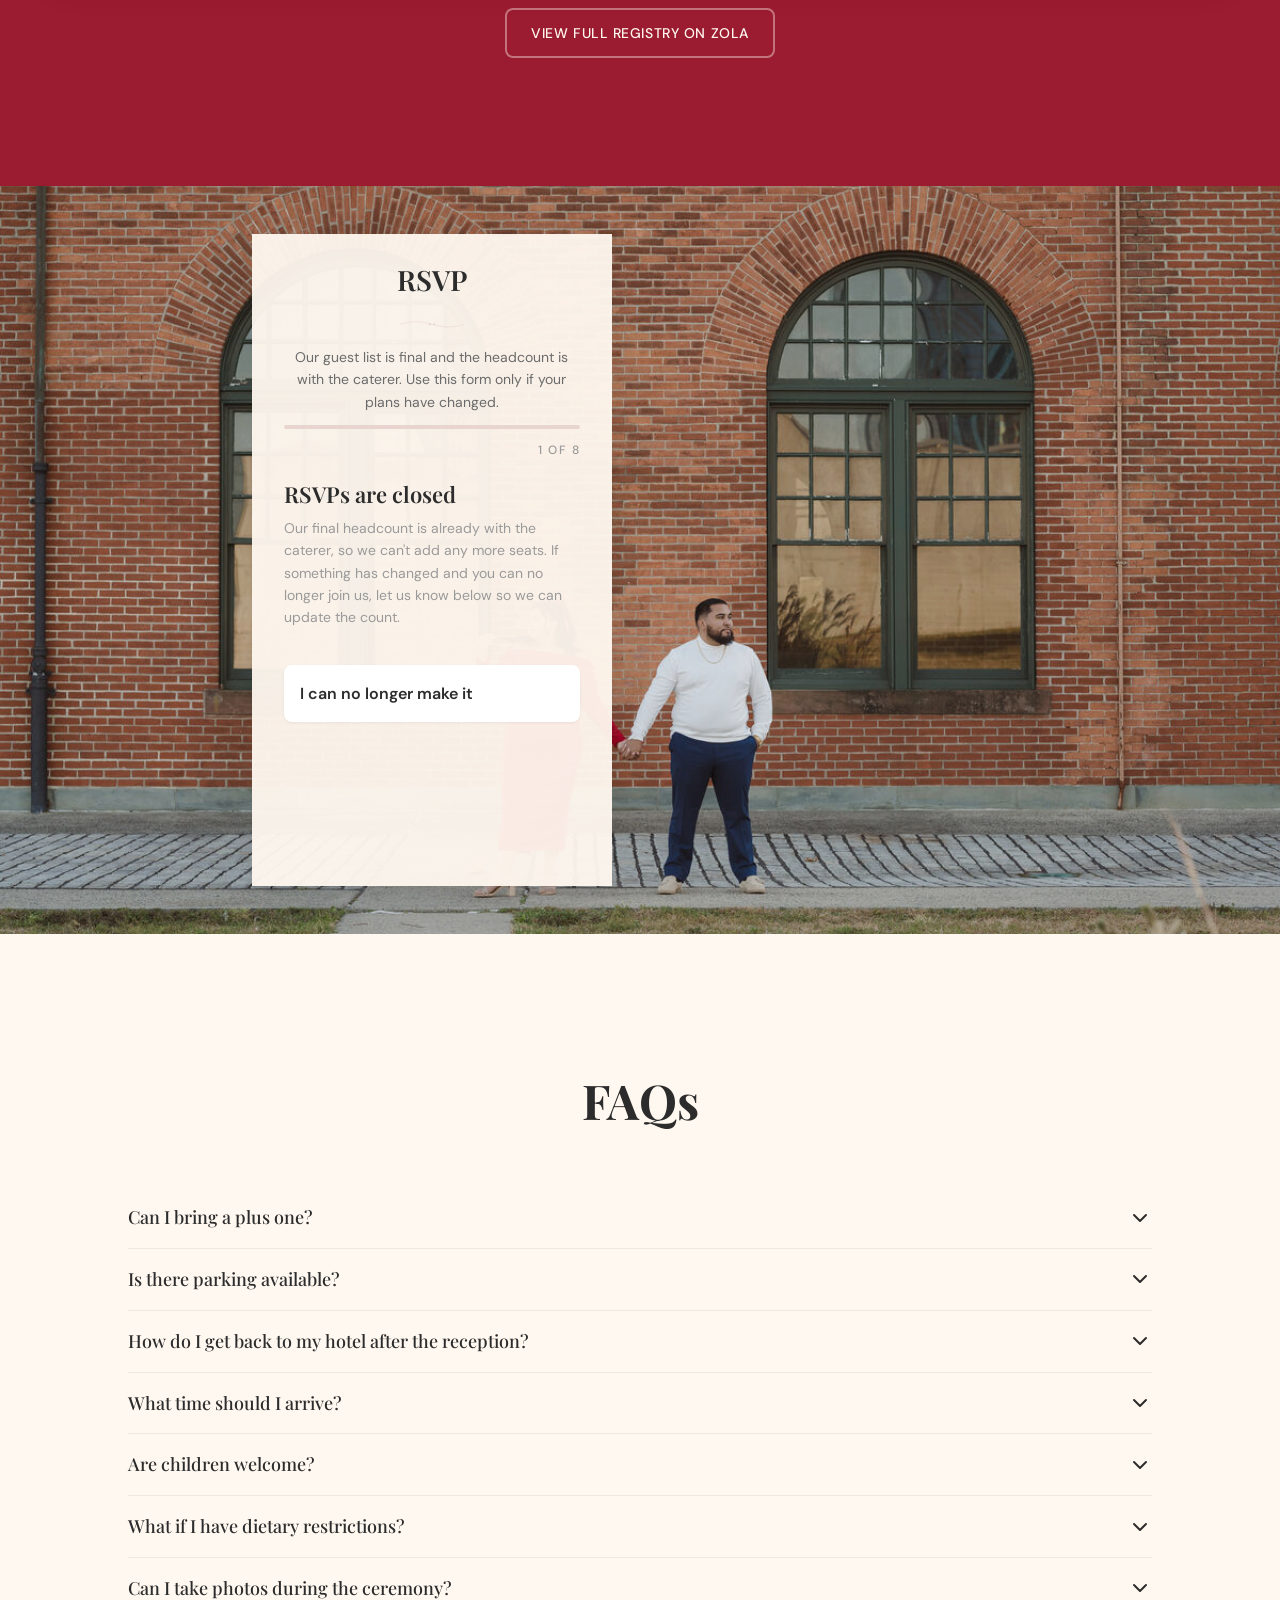
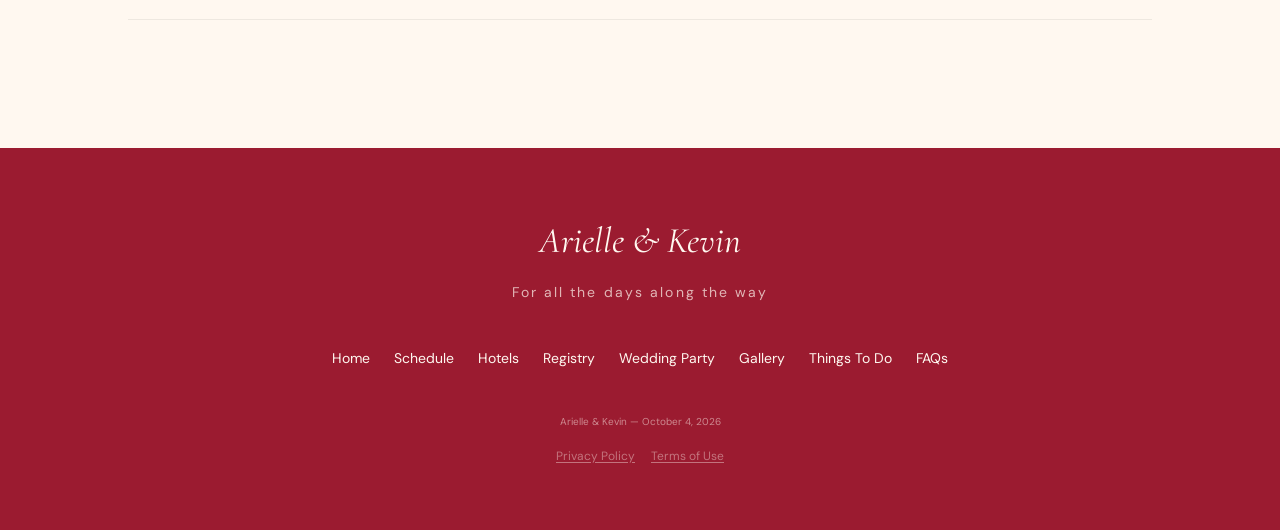
==== commit eead8e8e: "feat(rsvp): close reservations, decline-only flow" ====
--- a/index.html
+++ b/index.html
@@ -23,7 +23,7 @@
 </head>
 <body>
   <div class="announcement-banner" role="status" aria-live="polite">
-    <p class="announcement-banner__message">RSVP deadline: <strong>August 24th</strong> is the deadline for RSVPing.</p>
+    <p class="announcement-banner__message">RSVPs are closed &mdash; <strong data-guest-count>43</strong> of us are confirmed. We'll see everyone on <strong>October 4th</strong>, <strong data-days-until>23</strong> days away!</p>
   </div>
 
   <!-- ======================================================================
@@ -391,22 +391,46 @@
 
             <div class="details__hotel-slide" data-slide="3">
               <div class="details__card-photo">
-                <img src="photos/hotel/thepalmsinn.com"
-                     alt="The Palms Inn exterior"
+                <img src="photos/hotel/The Palms Inn and Suites.webp"
+                     alt="The Palms Inn and Suites exterior across the lake"
                      loading="lazy" width="600" height="400">
               </div>
               <div class="details__card-content">
-                <h3>The Palms Inn</h3>
-                <p>Details coming soon. We are finalizing our room block at this location and will update with rates and booking information shortly.</p>
+                <h3>The Palms Inn &amp; Suites</h3>
+                <p>Details coming soon. We are finalizing our room block at this location and will update with rates and booking information shortly. It sits in Kendall, about 14 miles from the venue &mdash; roughly a 25-minute drive.</p>
                 <address>
                   <svg class="icon" viewBox="0 0 24 24" fill="none" stroke="currentColor" stroke-width="2" stroke-linecap="round" stroke-linejoin="round" aria-hidden="true">
                     <path d="M21 10c0 7-9 13-9 13s-9-6-9-13a9 9 0 0 1 18 0z"/><circle cx="12" cy="10" r="3"/>
                   </svg>
-                  Homestead, FL
+                  11750 Mills Drive, Miami, FL 33183
                 </address>
                 <div class="details__card-actions">
-                  <a class="btn btn--outline" href="https://maps.google.com/?q=The+Palms+Inn+Homestead+FL" target="_blank" rel="noopener noreferrer" aria-label="View The Palms Inn on map">Map</a>
-                  <a class="btn btn--outline" href="https://thepalmsinn.com/" target="_blank" rel="noopener noreferrer" aria-label="Book room at The Palms Inn">Book Room</a>
+                  <a class="btn btn--outline" href="https://maps.google.com/?q=The+Palms+Inn+and+Suites+11750+Mills+Dr+Miami+FL+33183" target="_blank" rel="noopener noreferrer" aria-label="View The Palms Inn and Suites on map">Map</a>
+                  <a class="btn btn--outline" href="https://thepalmsinn.com/" target="_blank" rel="noopener noreferrer" aria-label="Book room at The Palms Inn and Suites">Book Room</a>
+                </div>
+              </div>
+            </div>
+
+            <div class="details__hotel-slide" data-slide="4">
+              <div class="details__card-photo">
+                <img src="photos/hotel/Super 8 by Wyndham Florida City.webp"
+                     alt="Super 8 by Wyndham Florida City exterior with palm trees"
+                     loading="lazy" width="600" height="400">
+              </div>
+              <div class="details__card-content">
+                <span class="details__badge">Budget Friendly</span>
+                <h3>Super 8 by Wyndham Florida City</h3>
+                <p>The easiest option on your wallet, and the closest one to us &mdash; about 7 miles from the venue, roughly a 15-minute drive. Free light breakfast, free parking, free wifi, and an outdoor pool. There is no room block here, so book straight through Wyndham or give the front desk a call.</p>
+                <address>
+                  <svg class="icon" viewBox="0 0 24 24" fill="none" stroke="currentColor" stroke-width="2" stroke-linecap="round" stroke-linejoin="round" aria-hidden="true">
+                    <path d="M21 10c0 7-9 13-9 13s-9-6-9-13a9 9 0 0 1 18 0z"/><circle cx="12" cy="10" r="3"/>
+                  </svg>
+                  1202 N. Krome Avenue, Florida City, FL 33034
+                </address>
+                <div class="details__card-actions">
+                  <a class="btn btn--outline" href="https://www.wyndhamhotels.com/super-8/florida-city-florida/super-8-florida-city-gateway-to-keys-everglades/overview" target="_blank" rel="noopener noreferrer" aria-label="Book room at Super 8 by Wyndham Florida City">Book Room</a>
+                  <a class="btn btn--outline" href="tel:+13057075946" aria-label="Call Super 8 by Wyndham Florida City to book">Call to Book</a>
+                  <a class="btn btn--outline" href="https://maps.google.com/?q=Super+8+by+Wyndham+Florida+City+1202+N+Krome+Ave+Florida+City+FL+33034" target="_blank" rel="noopener noreferrer" aria-label="View Super 8 by Wyndham Florida City on map">Map</a>
                 </div>
               </div>
             </div>
@@ -843,7 +867,7 @@
   <section class="rsvp" id="rsvp">
     <div class="rsvp__bg" role="img" aria-label="Kevin and Arielle together, smiling"></div>
 
-    <button class="btn btn--primary rsvp__trigger" type="button" id="rsvp-trigger">RSVP Now</button>
+    <button class="btn btn--primary rsvp__trigger" type="button" id="rsvp-trigger">Update Your RSVP</button>
 
     <div class="rsvp__card">
       <button class="rsvp__close" type="button" id="rsvp-close" aria-label="Close RSVP form">
@@ -861,10 +885,10 @@
         </svg>
       </div>
 
-      <p class="rsvp__body">We hope you can join us! Please reserve your spot as soon as possible.</p>
+      <p class="rsvp__body">Our guest list is final and the headcount is with the caterer. Use this form only if your plans have changed.</p>
 
       <form class="rsvp__form rsvp__wizard" id="rsvp-form" novalidate>
-        <div class="rsvp__progress" role="progressbar" aria-label="RSVP progress" aria-valuemin="1" aria-valuemax="8" aria-valuenow="1" id="rsvp-progress">
+        <div class="rsvp__progress" role="progressbar" aria-label="RSVP progress" aria-valuemin="1" aria-valuemax="3" aria-valuenow="1" id="rsvp-progress">
           <span class="rsvp__progress-fill" id="rsvp-progress-fill"></span>
         </div>
         <p class="rsvp__progress-label" id="rsvp-progress-label">1 of 8</p>
@@ -872,13 +896,11 @@
         <div class="rsvp__screens" id="rsvp-screens">
 
           <fieldset class="rsvp__screen active" data-screen="attending">
-            <legend class="rsvp__question">Will you be attending?</legend>
+            <legend class="rsvp__question">RSVPs are closed</legend>
+            <p class="rsvp__closed-note">Our final headcount is already with the caterer, so we can't add any more seats. If something has changed and you can no longer join us, let us know below so we can update the count.</p>
             <div class="rsvp__choices">
-              <button class="rsvp__choice" type="button" data-choice-group="attending" data-choice="yes">
-                <span class="rsvp__choice-title">Yes, I'll be there</span>
-              </button>
               <button class="rsvp__choice" type="button" data-choice-group="attending" data-choice="no">
-                <span class="rsvp__choice-title">Sorry, I can't make it</span>
+                <span class="rsvp__choice-title">I can no longer make it</span>
               </button>
             </div>
             <span class="rsvp__error" id="rsvp-attending-error" aria-live="polite"></span>
--- a/css/styles.css
+++ b/css/styles.css
@@ -41,7 +41,7 @@
   justify-content: center;
   text-align: center;
   padding: 0 var(--space-4);
-  background: linear-gradient(90deg, var(--signal), #8b243f);
+  background: var(--signal);
   color: var(--canvas);
   font-family: var(--font-body);
   font-size: var(--text-sm);
@@ -2402,6 +2402,14 @@
   display: flex;
   flex-direction: column;
   gap: var(--space-3);
+}
+
+.rsvp__closed-note {
+  margin: 0 0 var(--space-6);
+  color: var(--muted);
+  font-family: var(--font-body);
+  font-size: var(--text-sm);
+  line-height: 1.6;
 }
 
 .rsvp__choice {
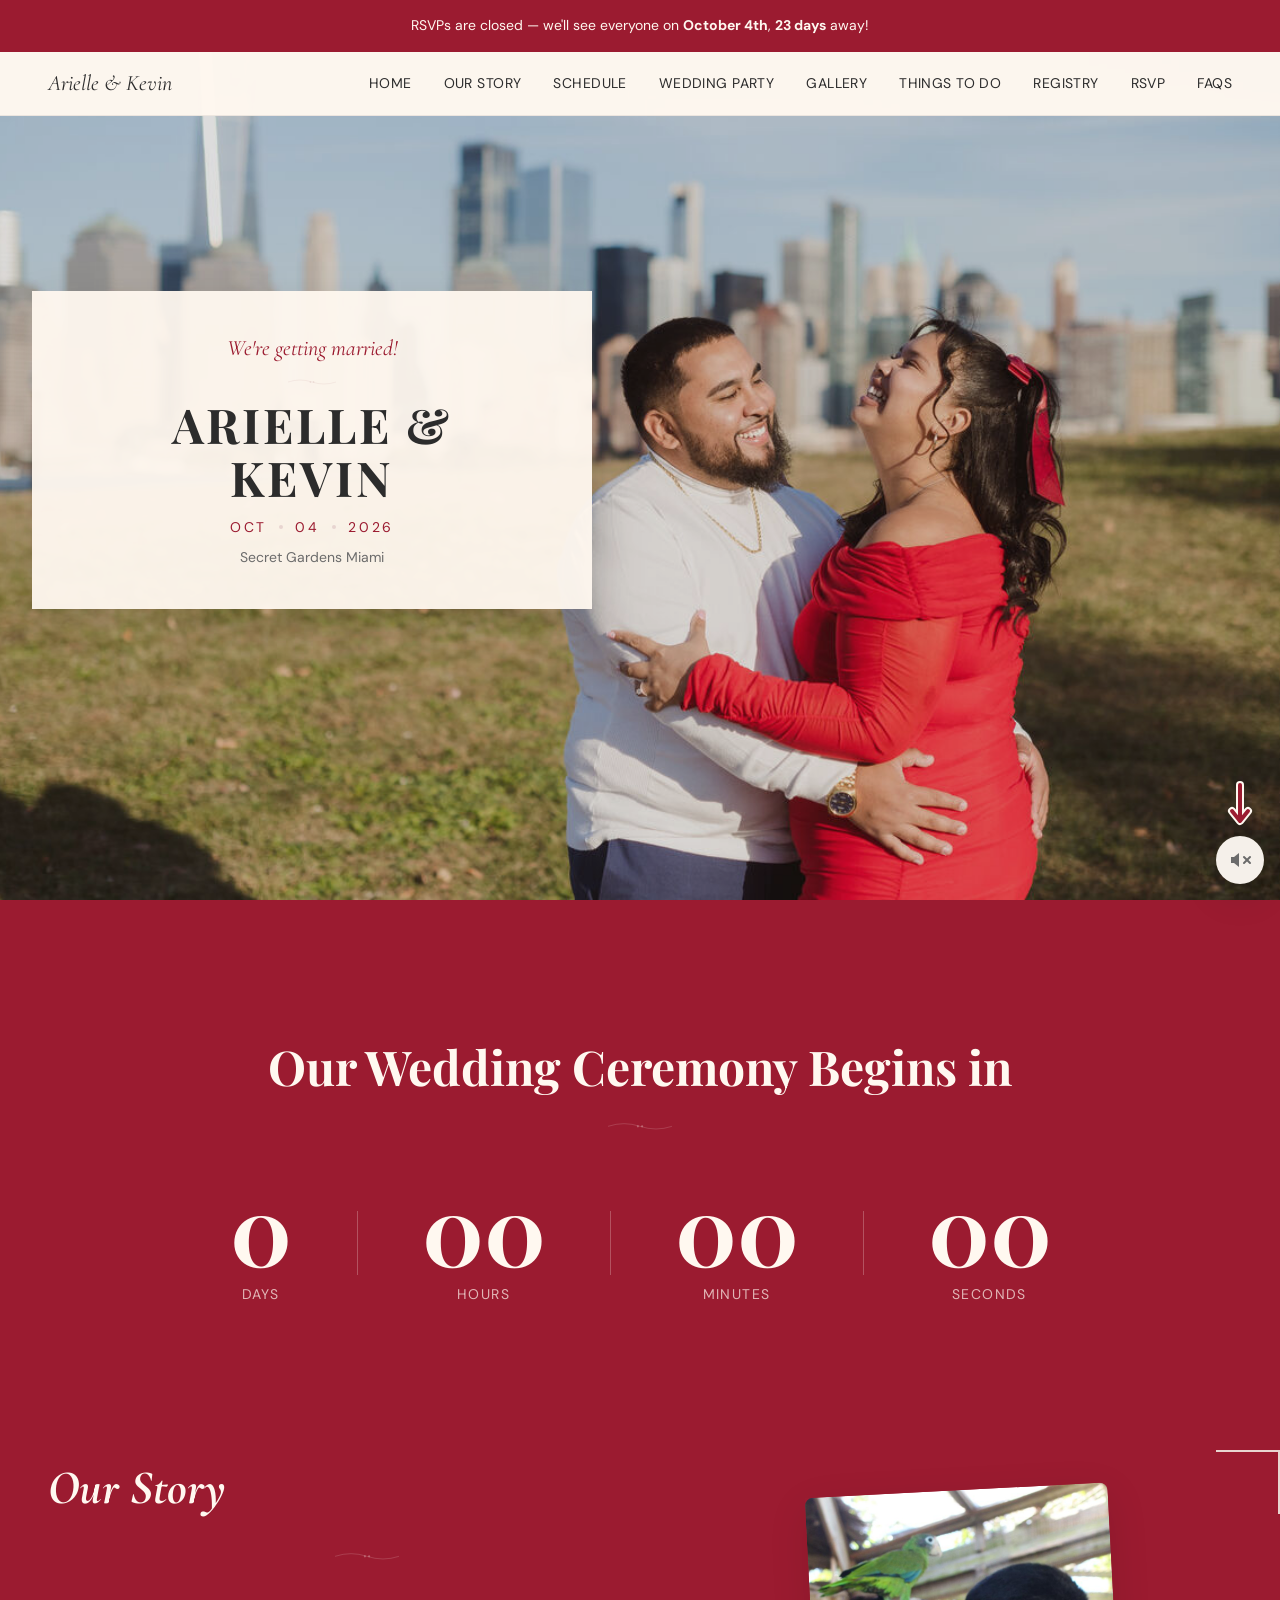
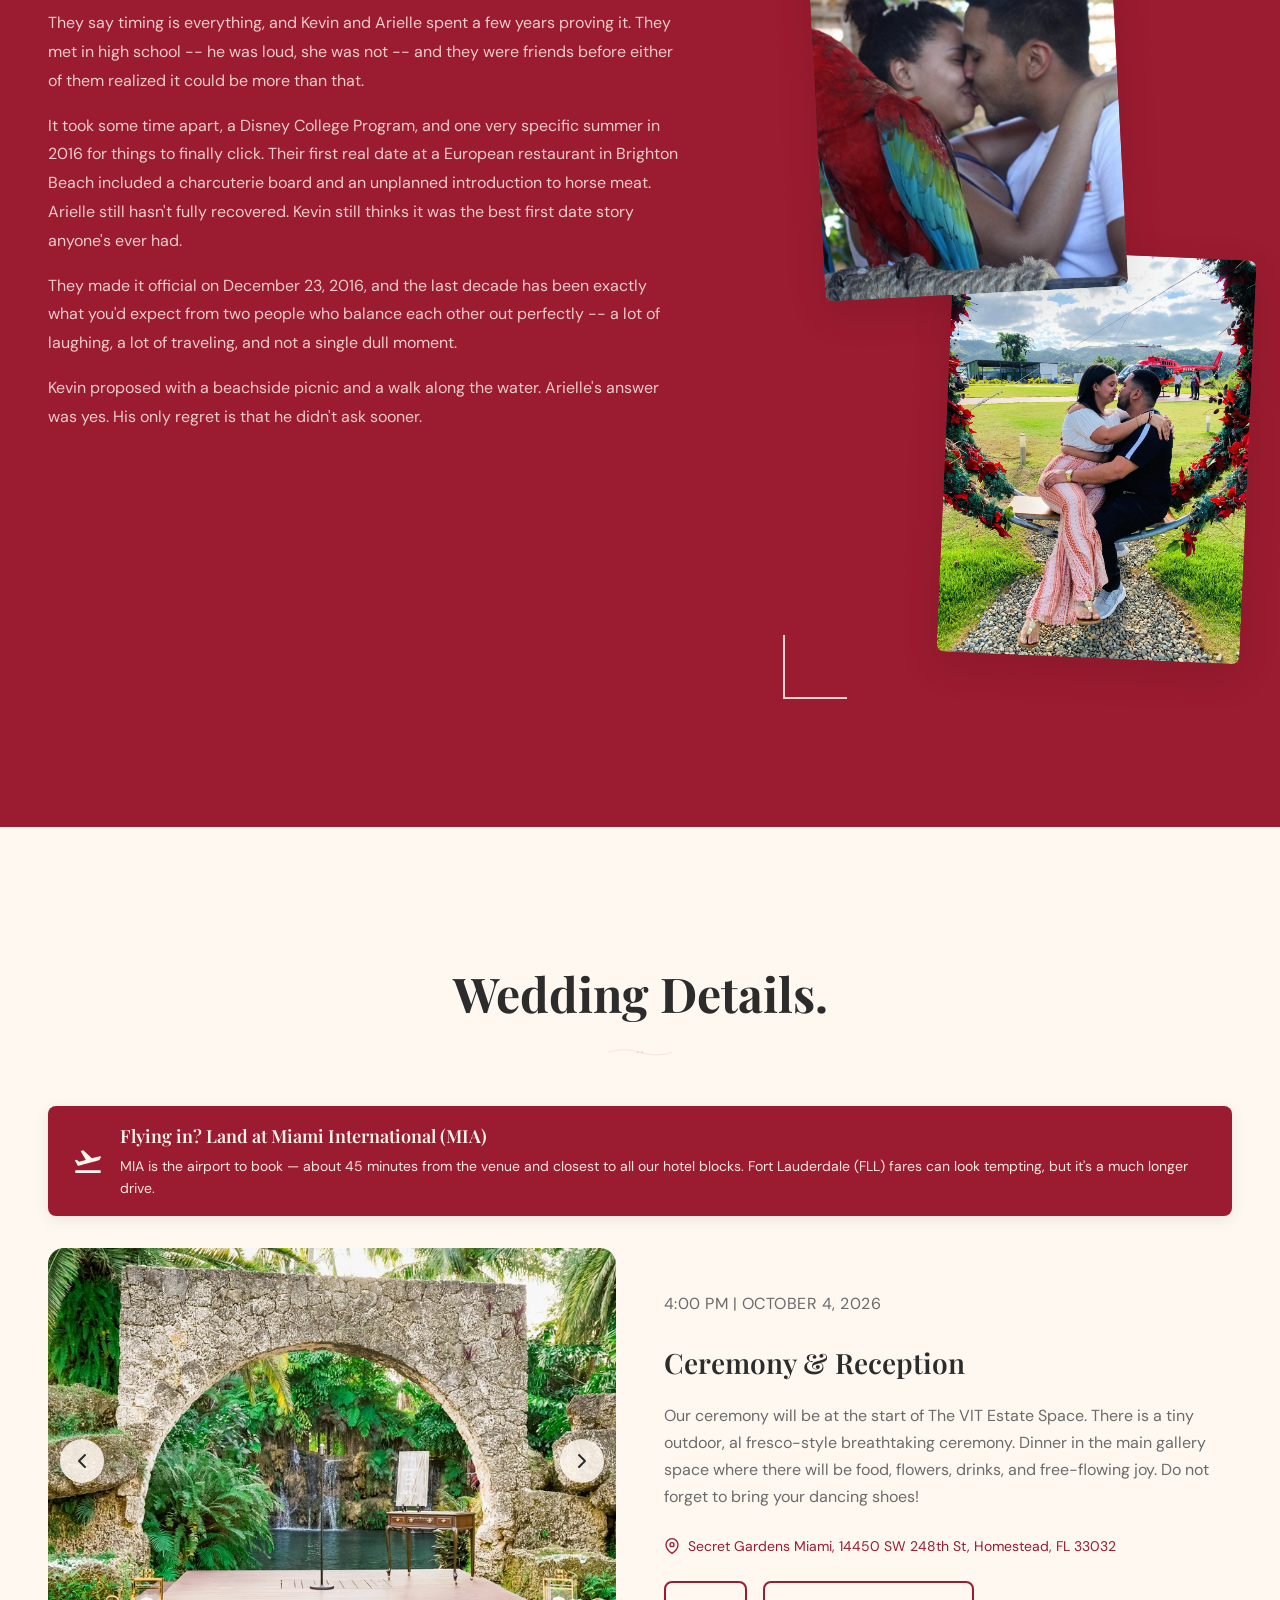
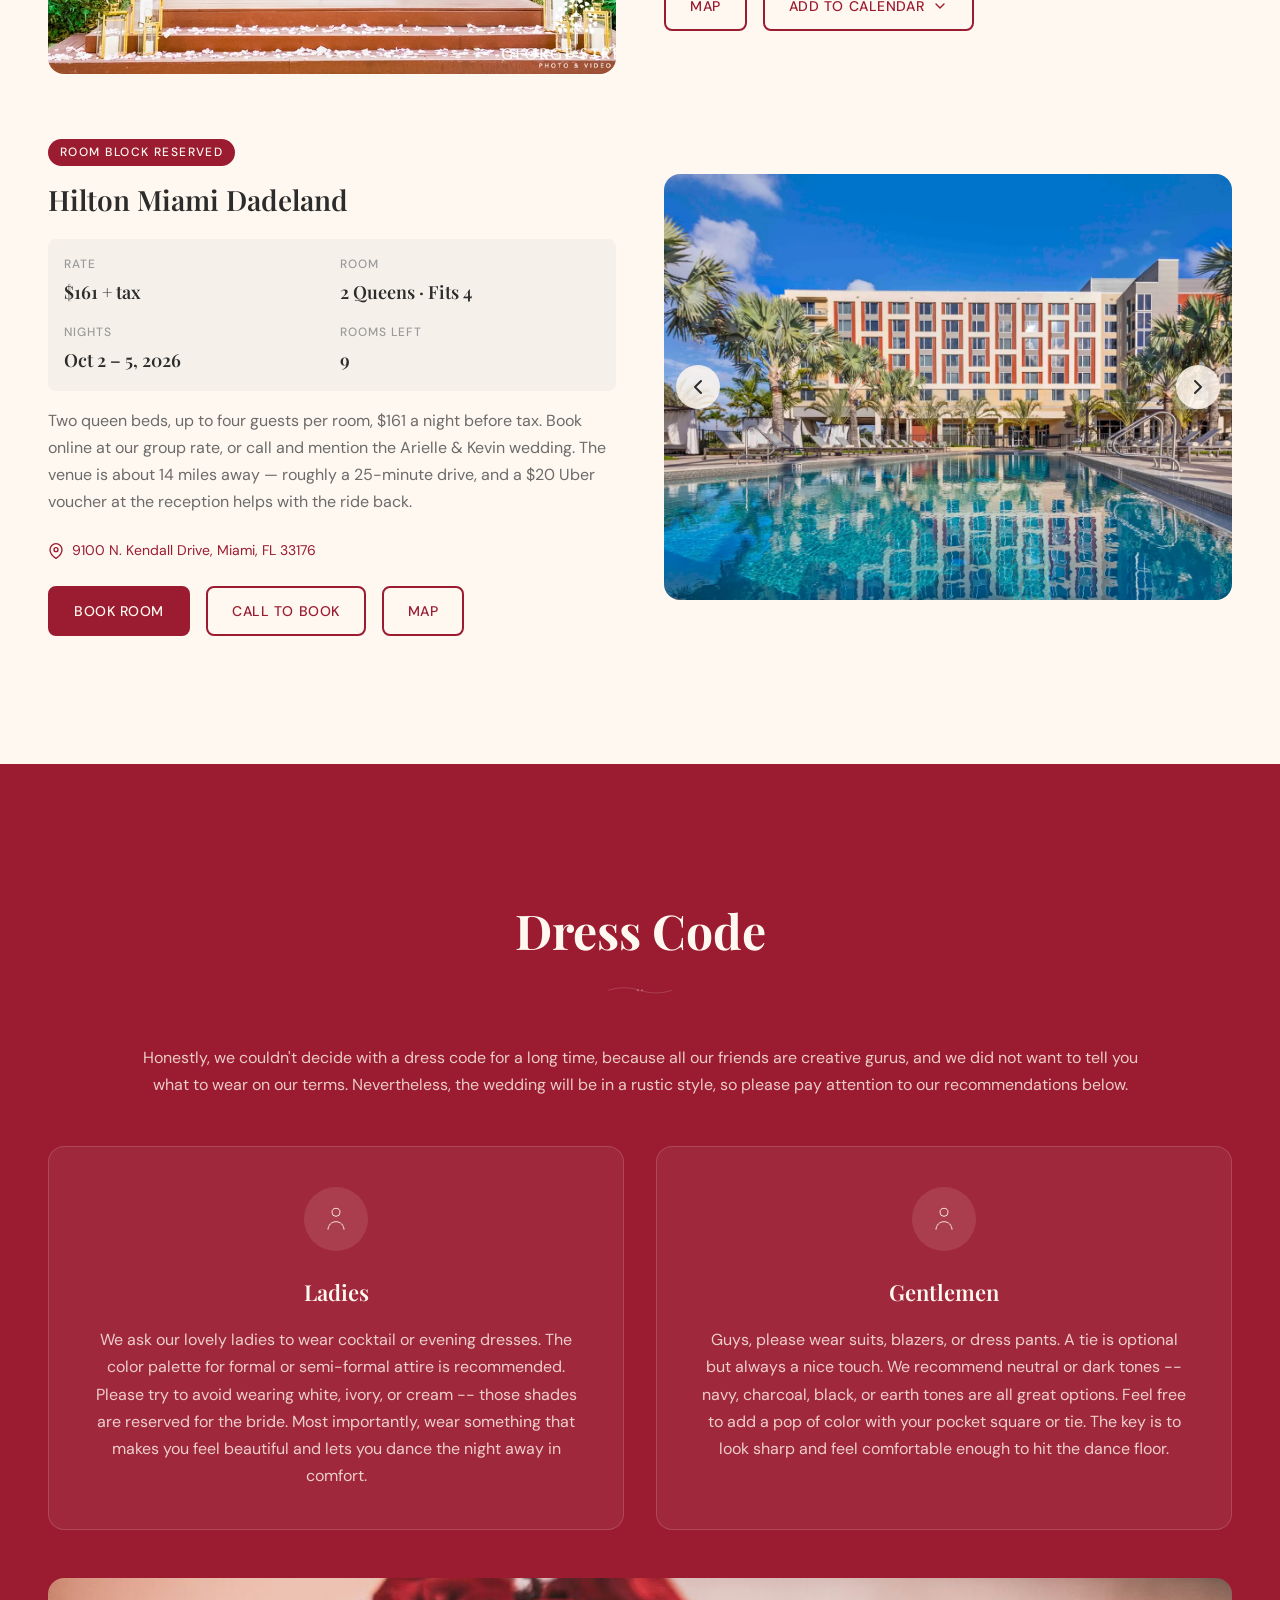
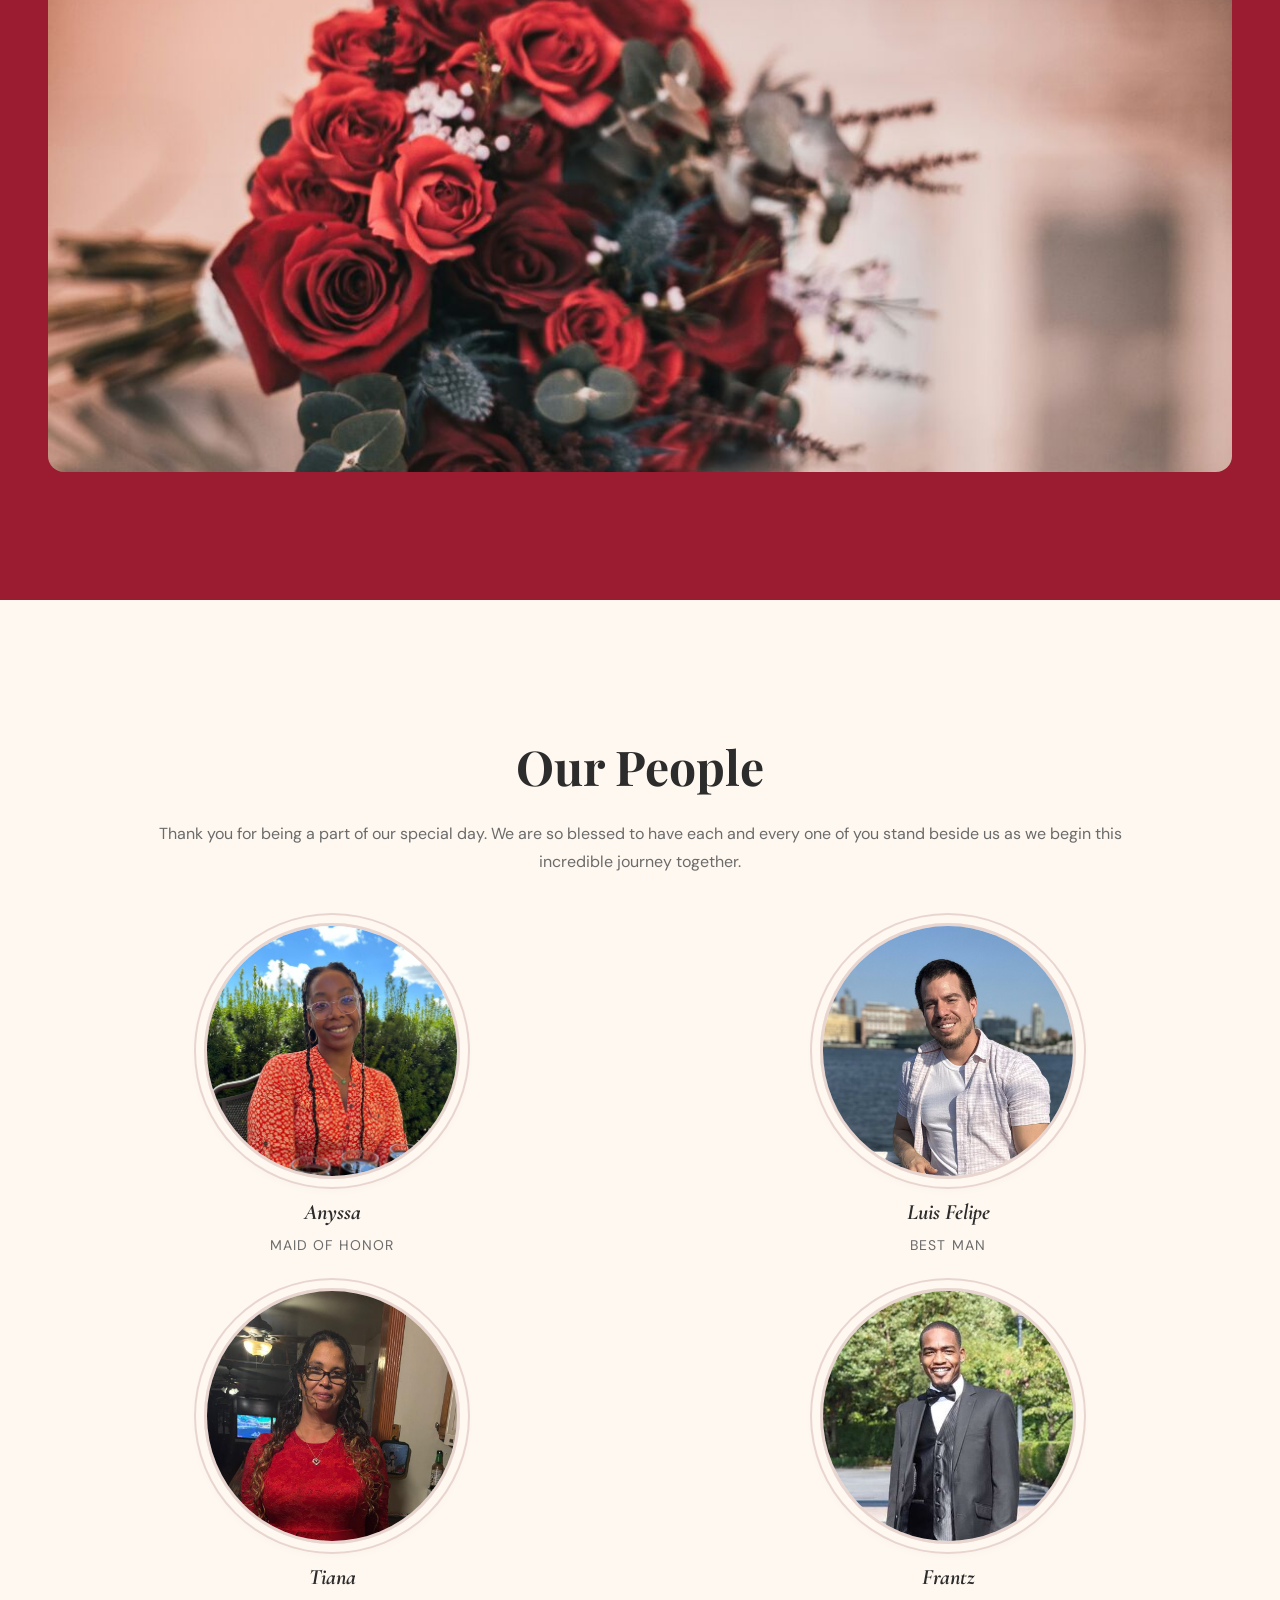
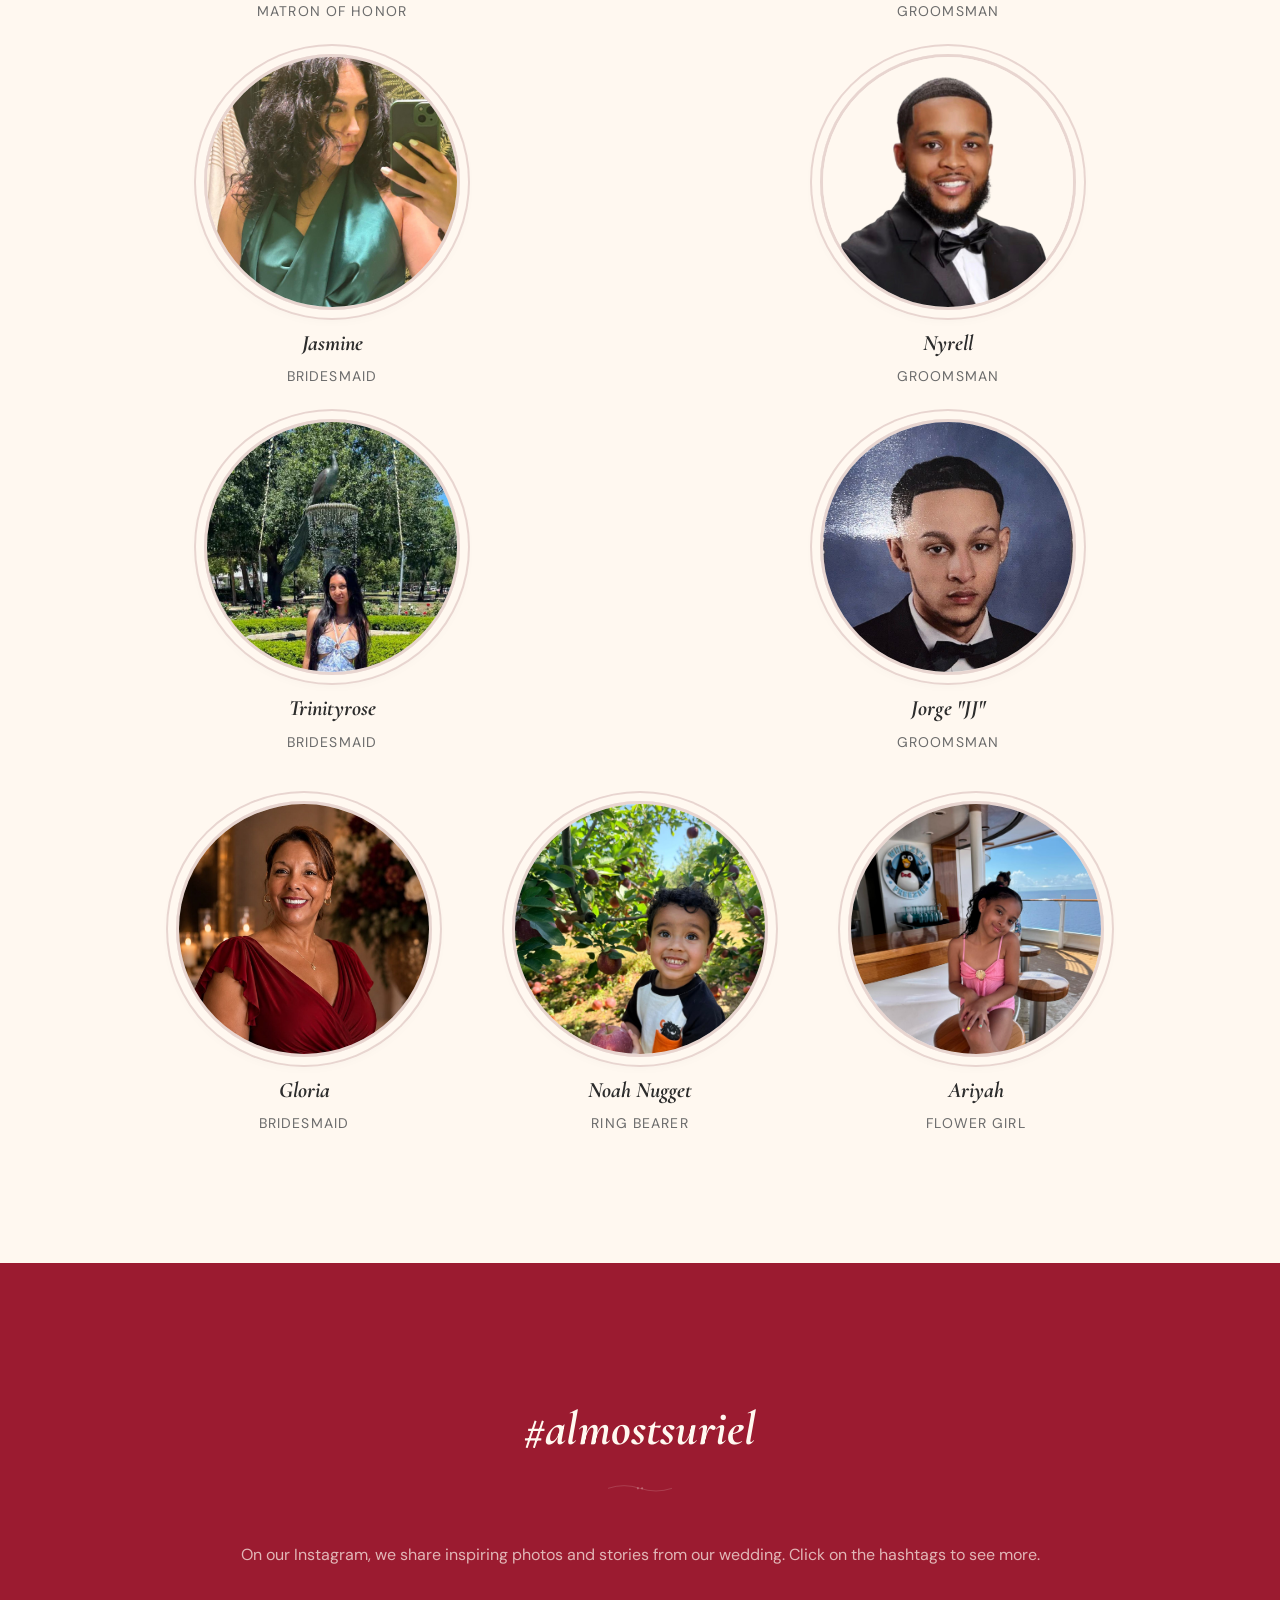
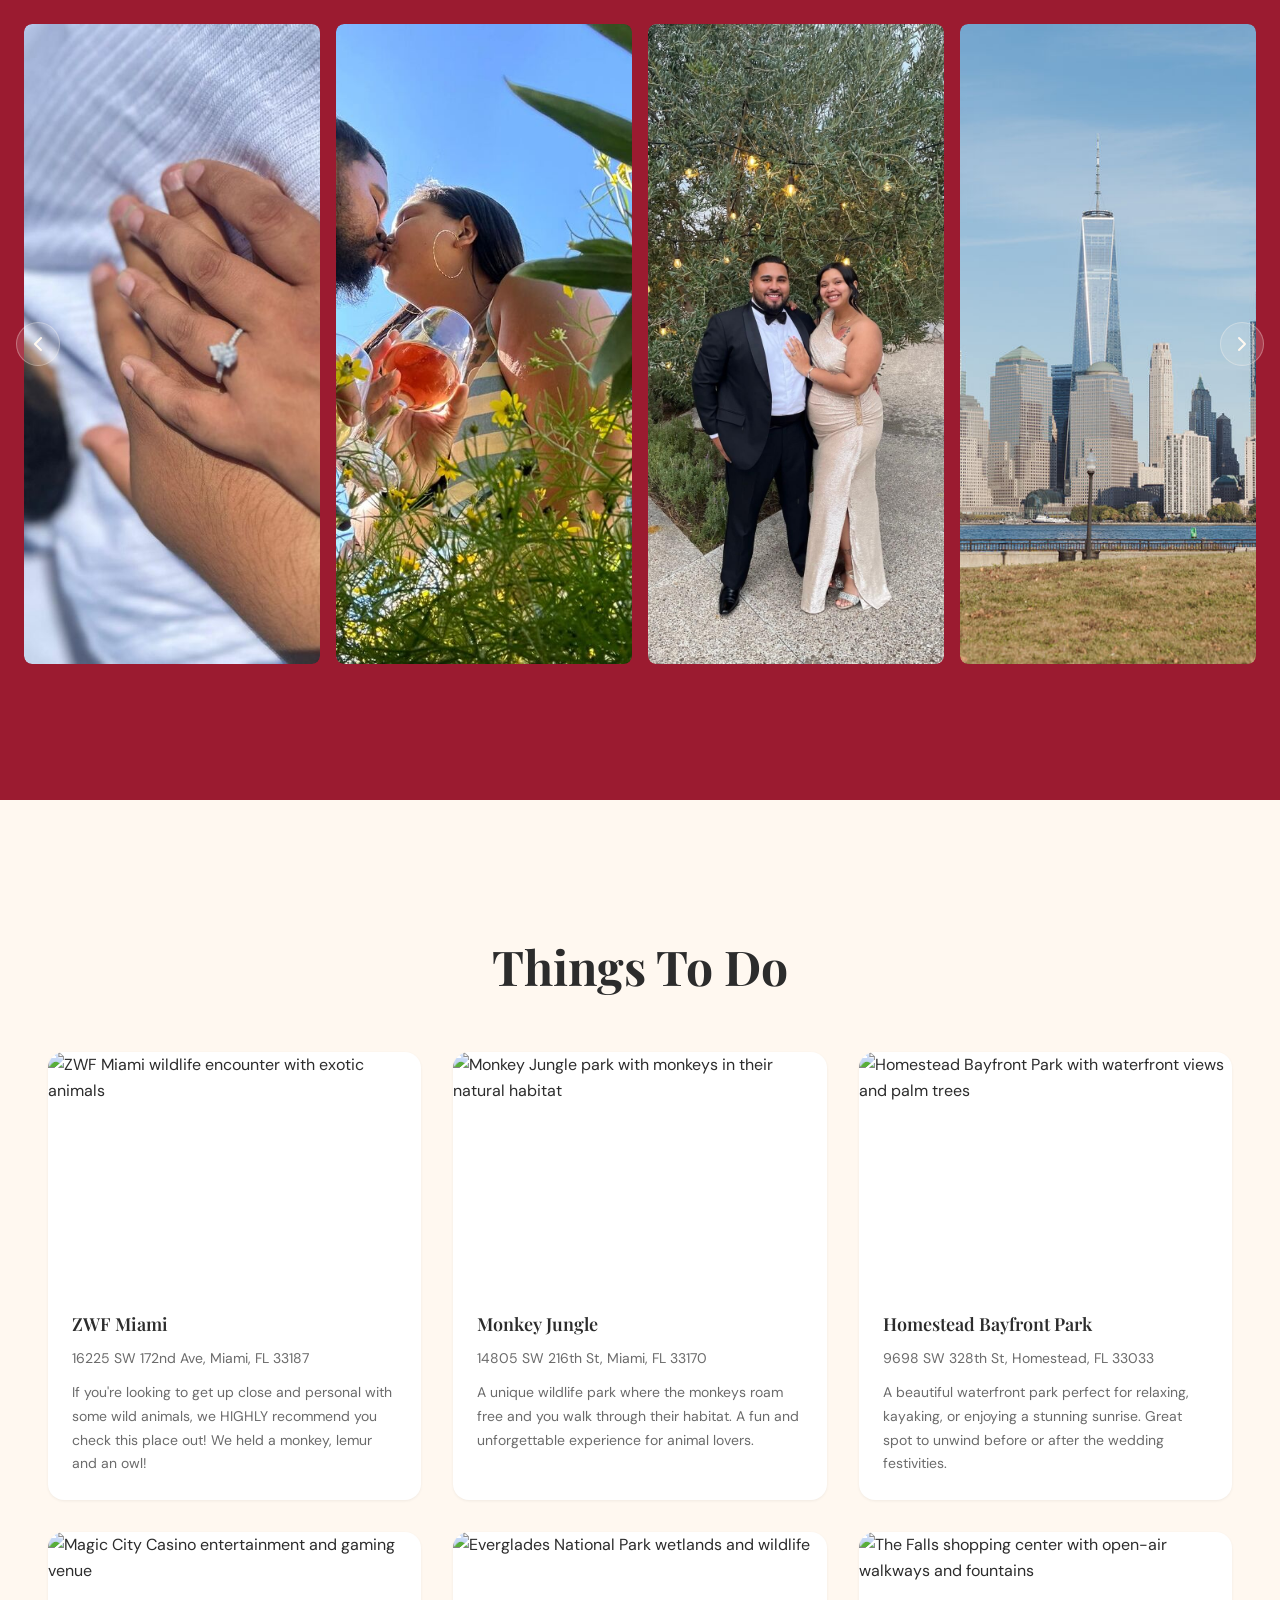
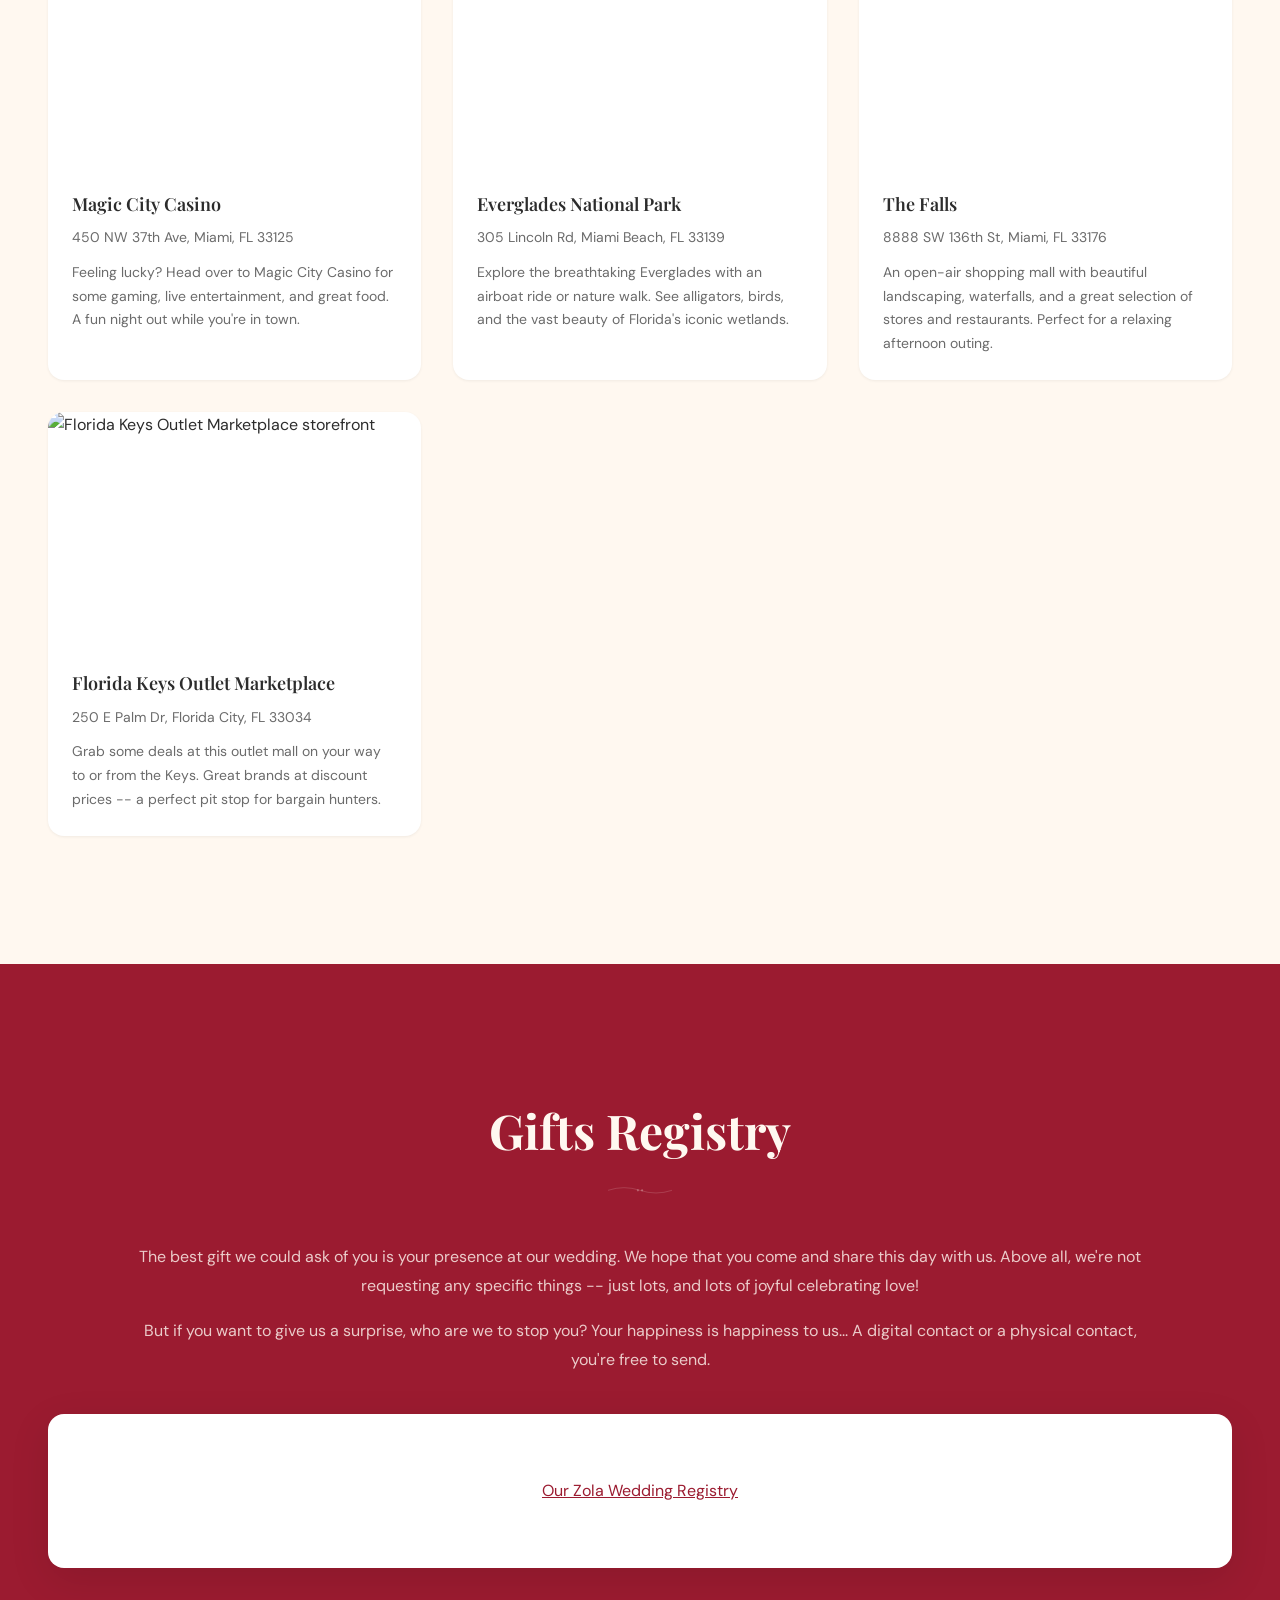
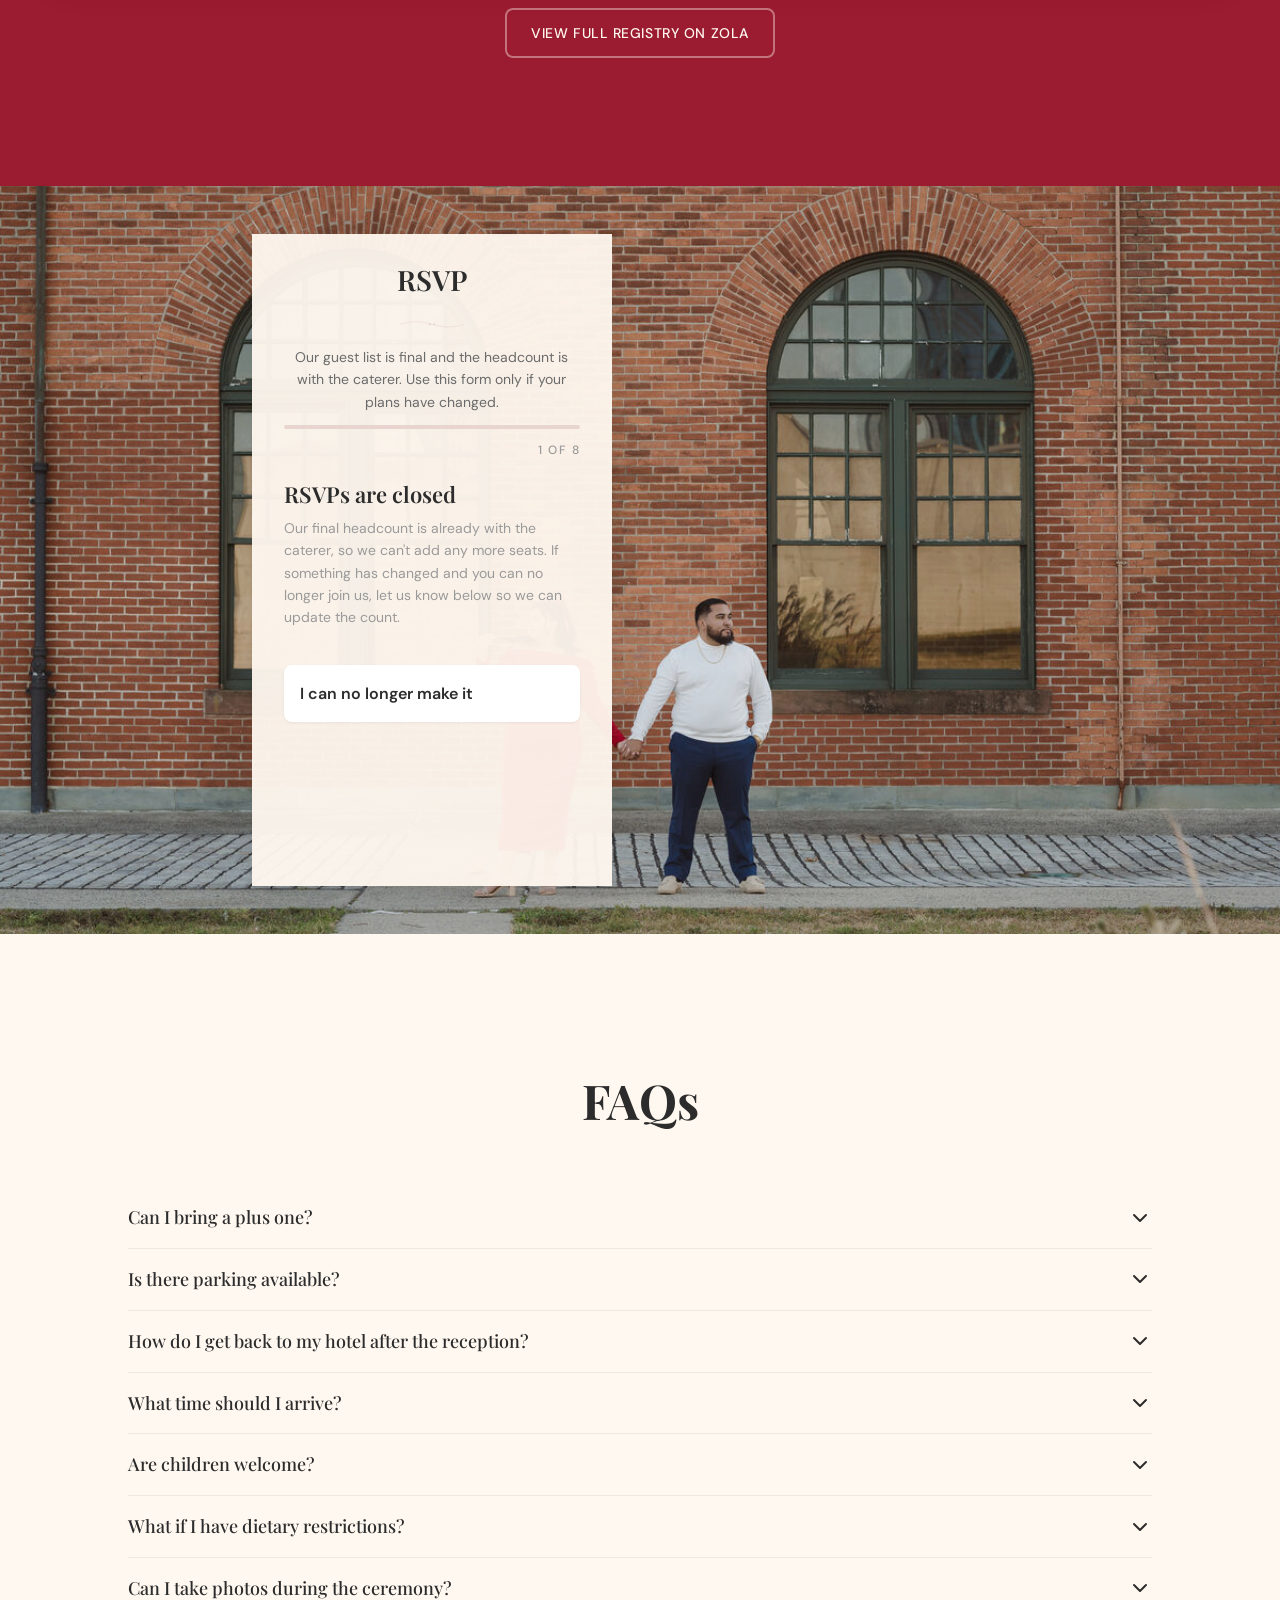
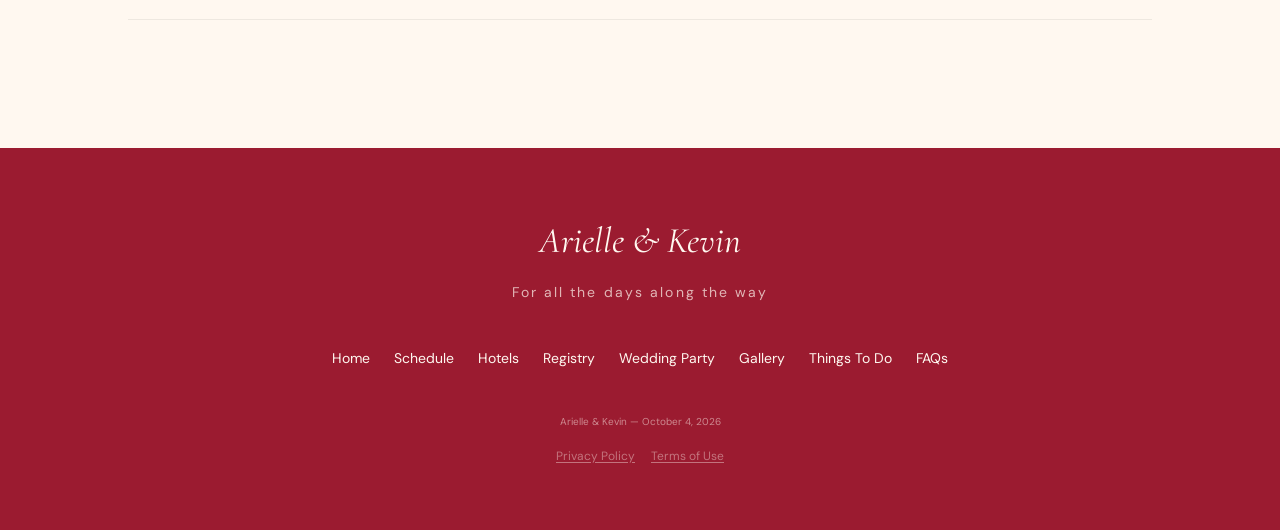
==== commit 65b911b0: "fix(banner): hide headcount, add day-of message" ====
--- a/index.html
+++ b/index.html
@@ -23,7 +23,8 @@
 </head>
 <body>
   <div class="announcement-banner" role="status" aria-live="polite">
-    <p class="announcement-banner__message">RSVPs are closed &mdash; <strong data-guest-count>43</strong> of us are confirmed. We'll see everyone on <strong>October 4th</strong>, <strong data-days-until>23</strong> days away!</p>
+    <p class="announcement-banner__message" data-banner-countdown>RSVPs are closed &mdash; we'll see everyone on <strong>October 4th</strong>, <strong data-days-until>23 days</strong> away!</p>
+    <p class="announcement-banner__message" data-banner-today hidden>We'll see everyone today &mdash; hope everyone has a great day!</p>
   </div>
 
   <!-- ======================================================================
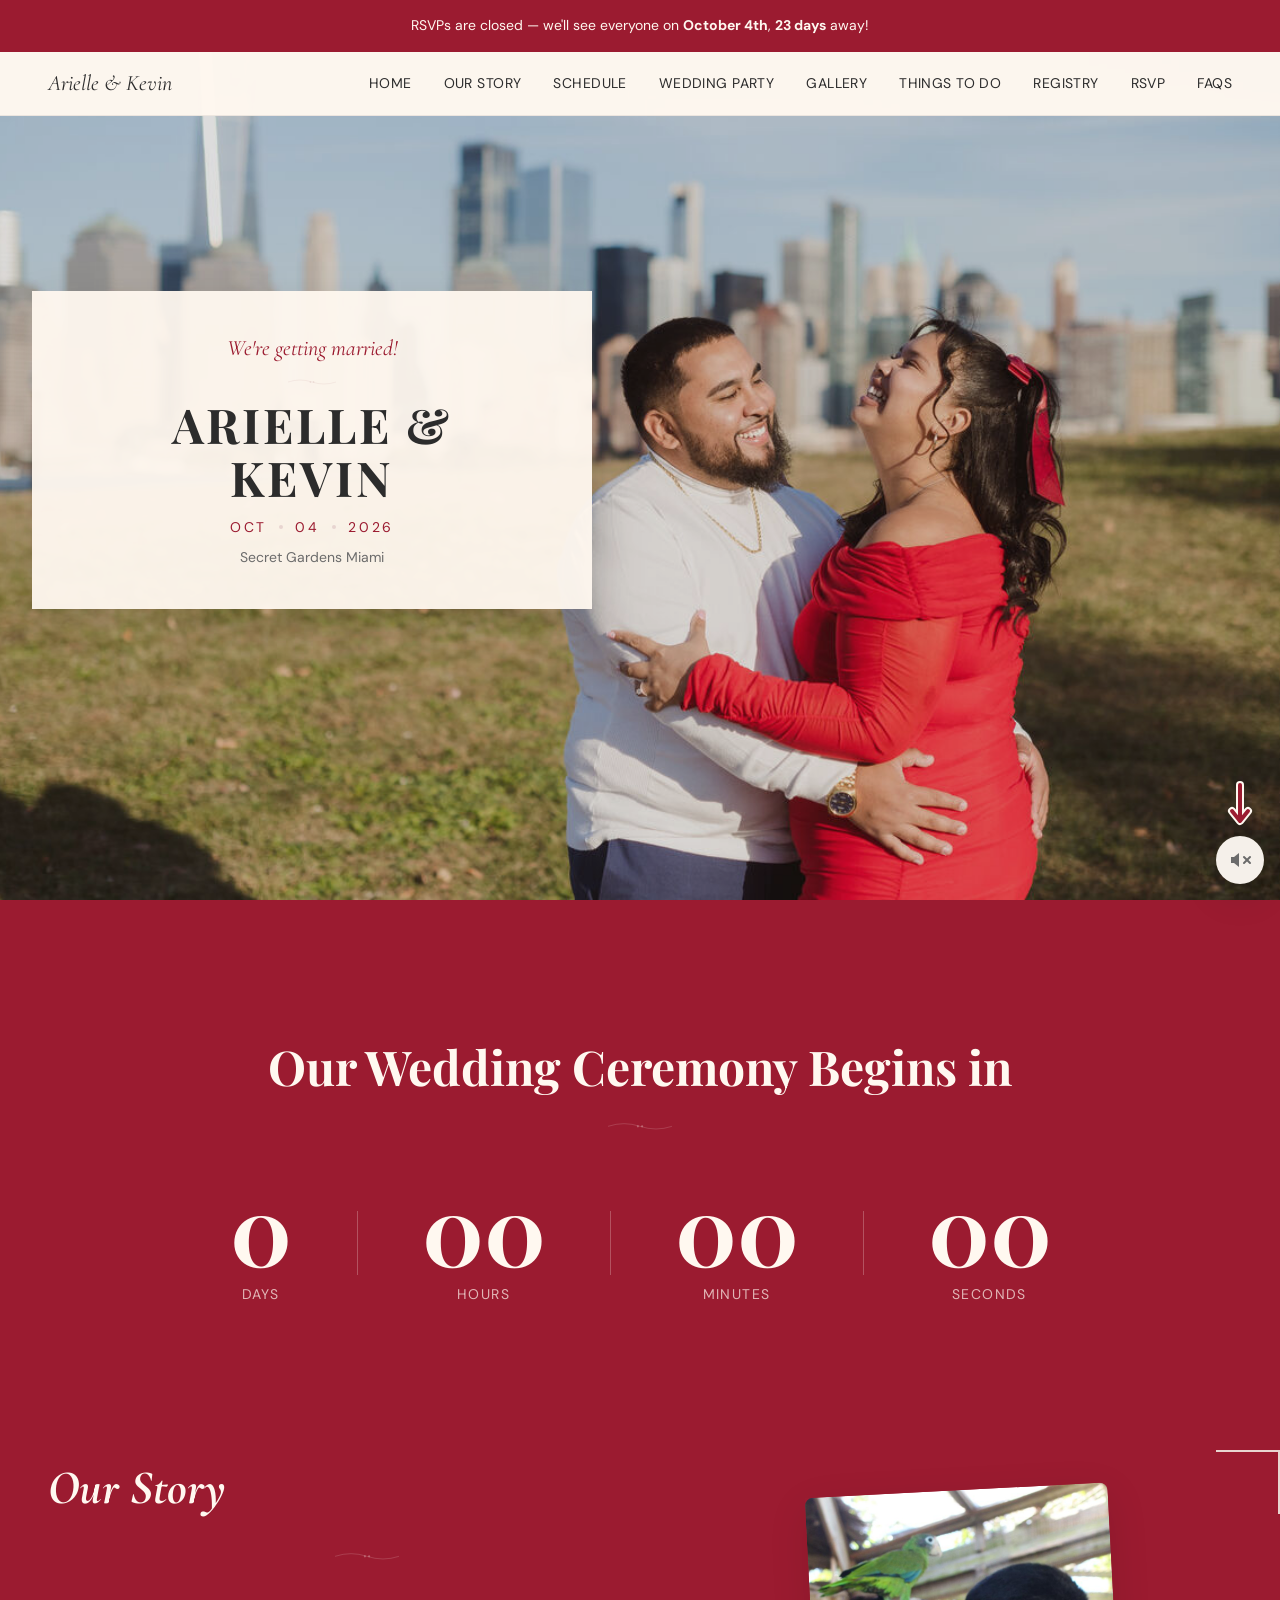
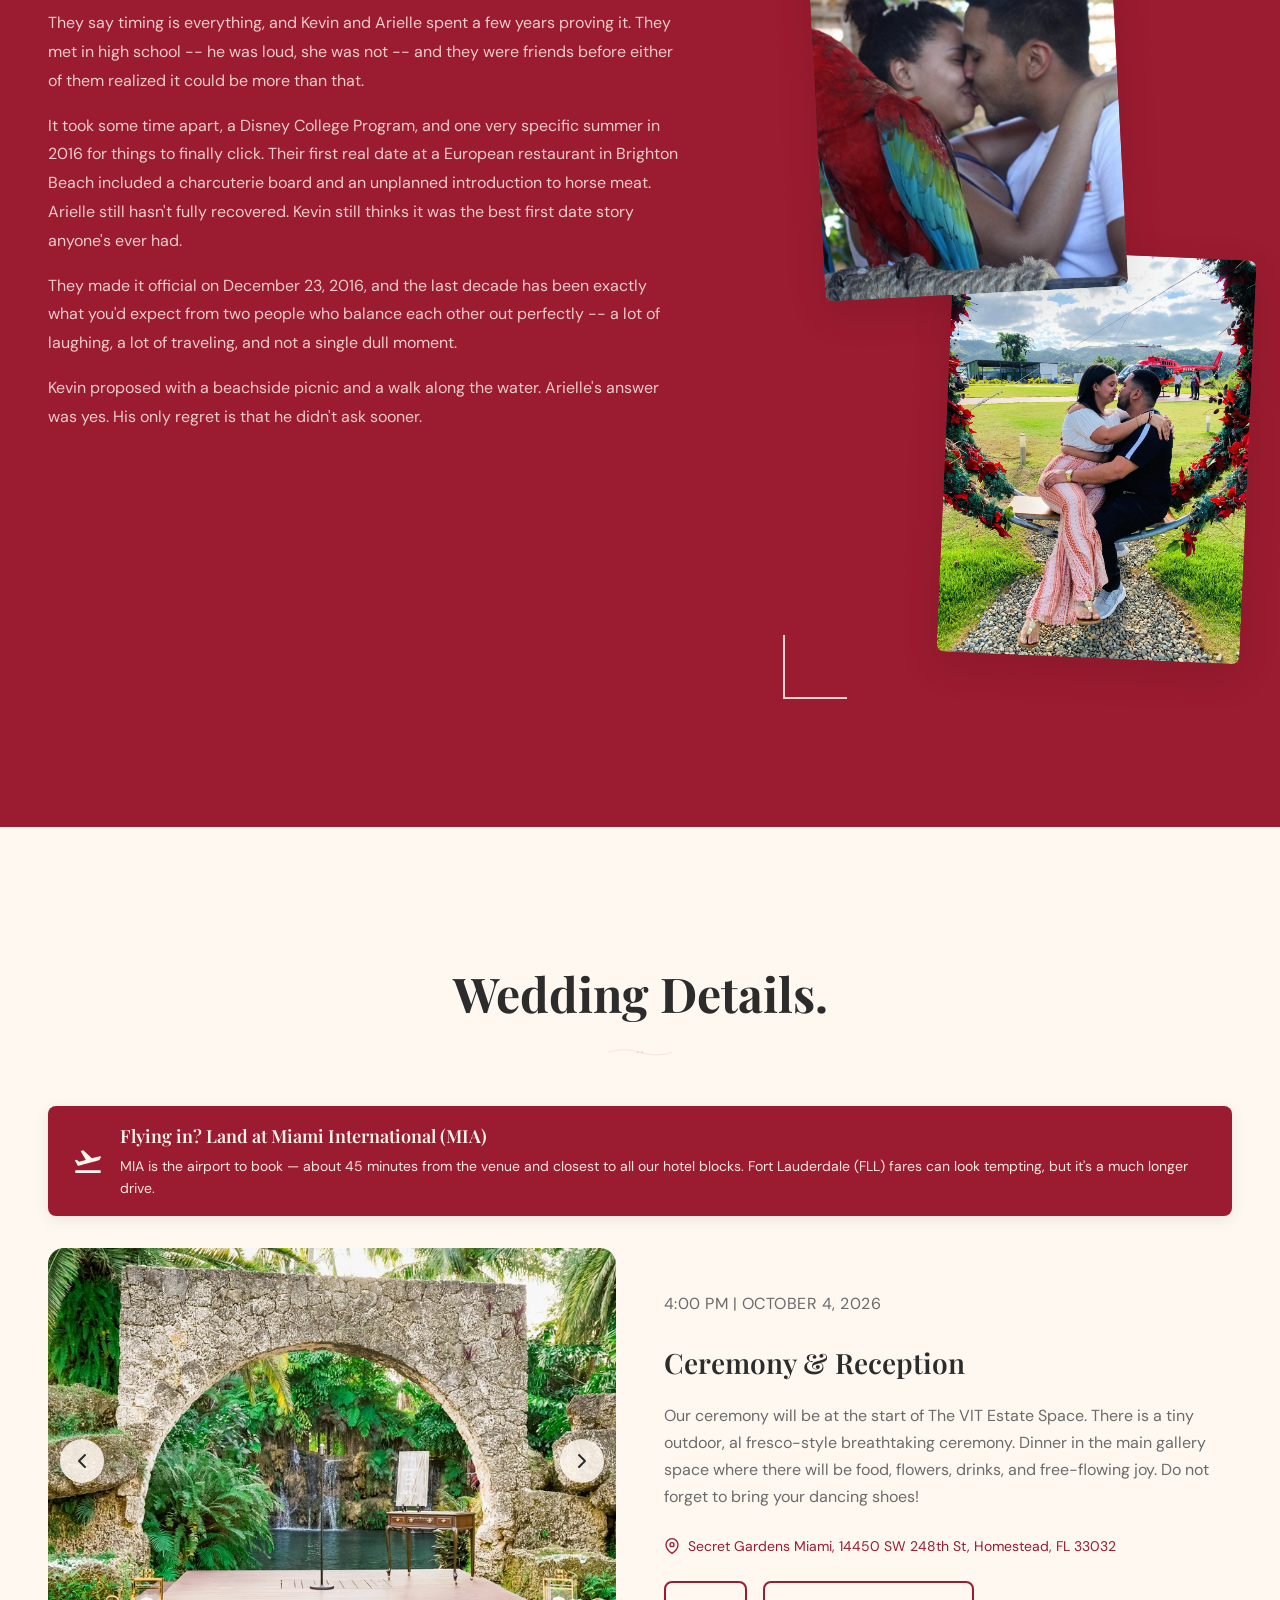
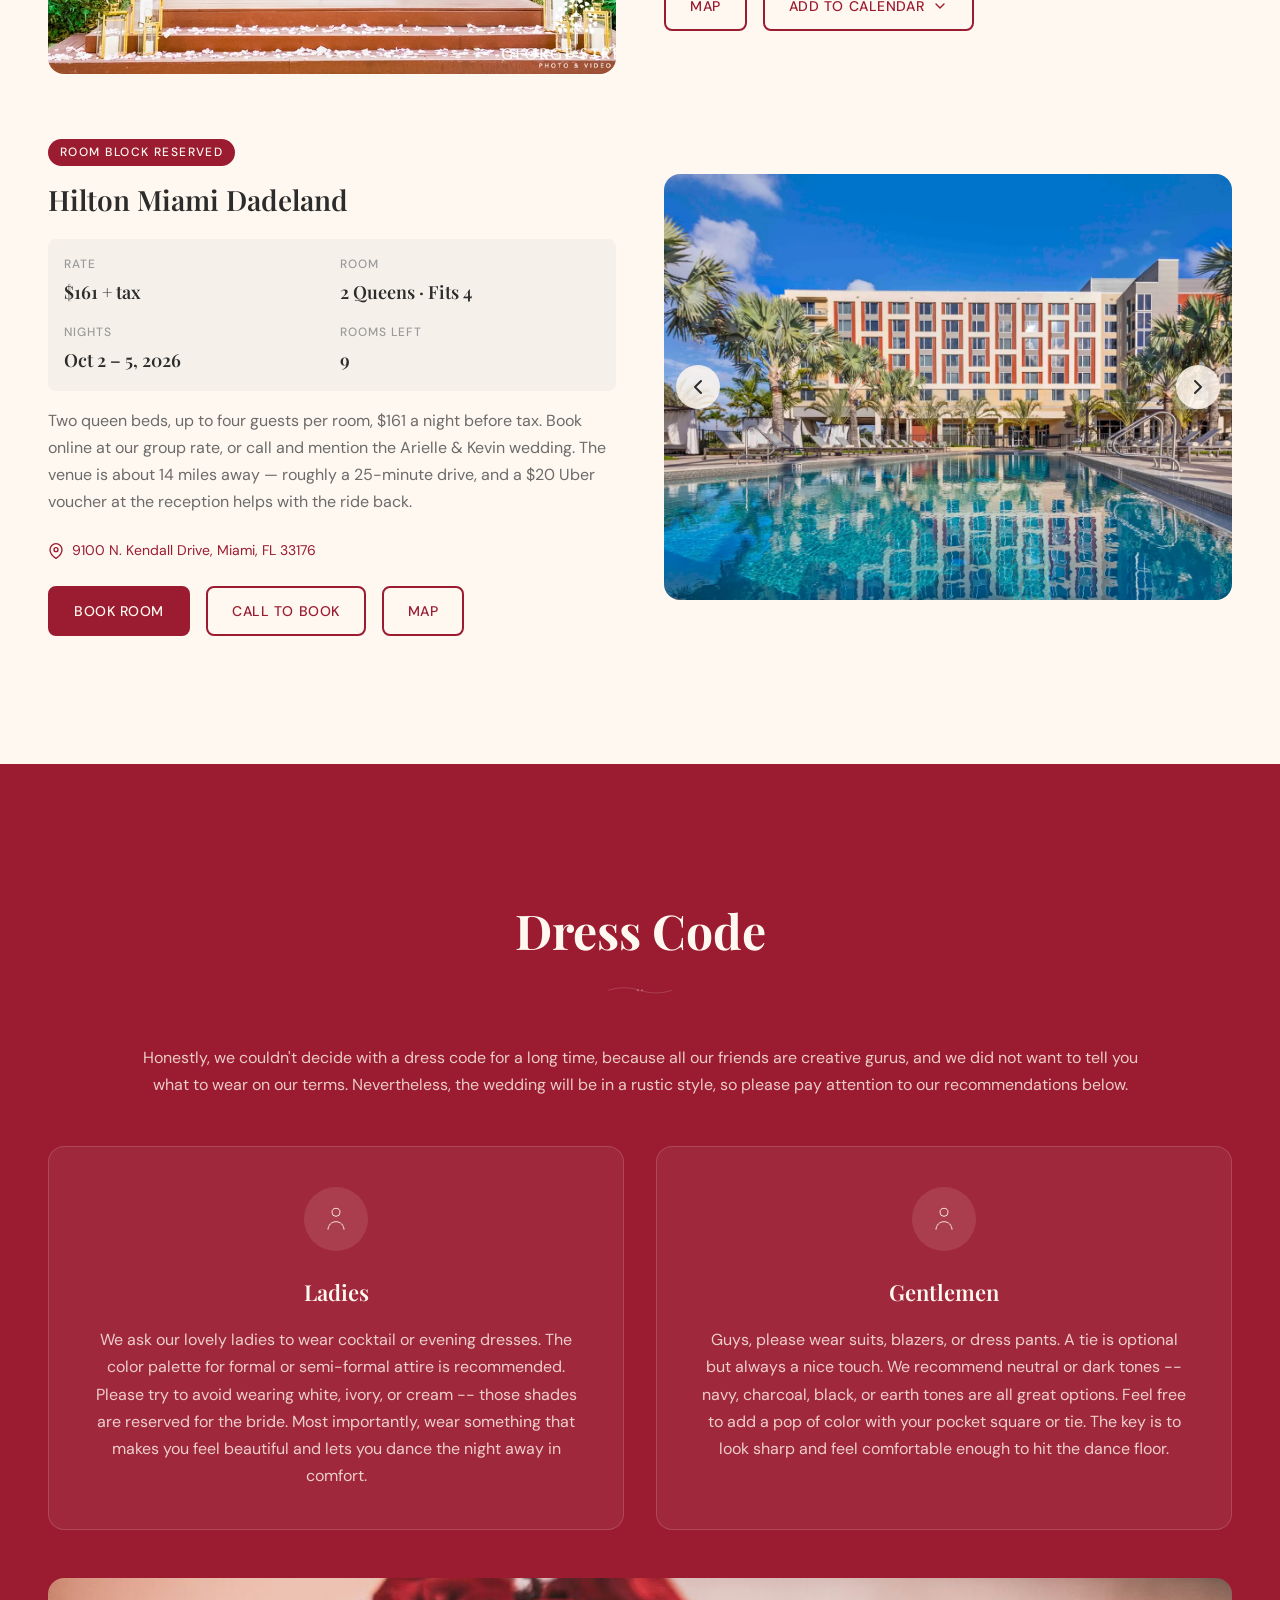
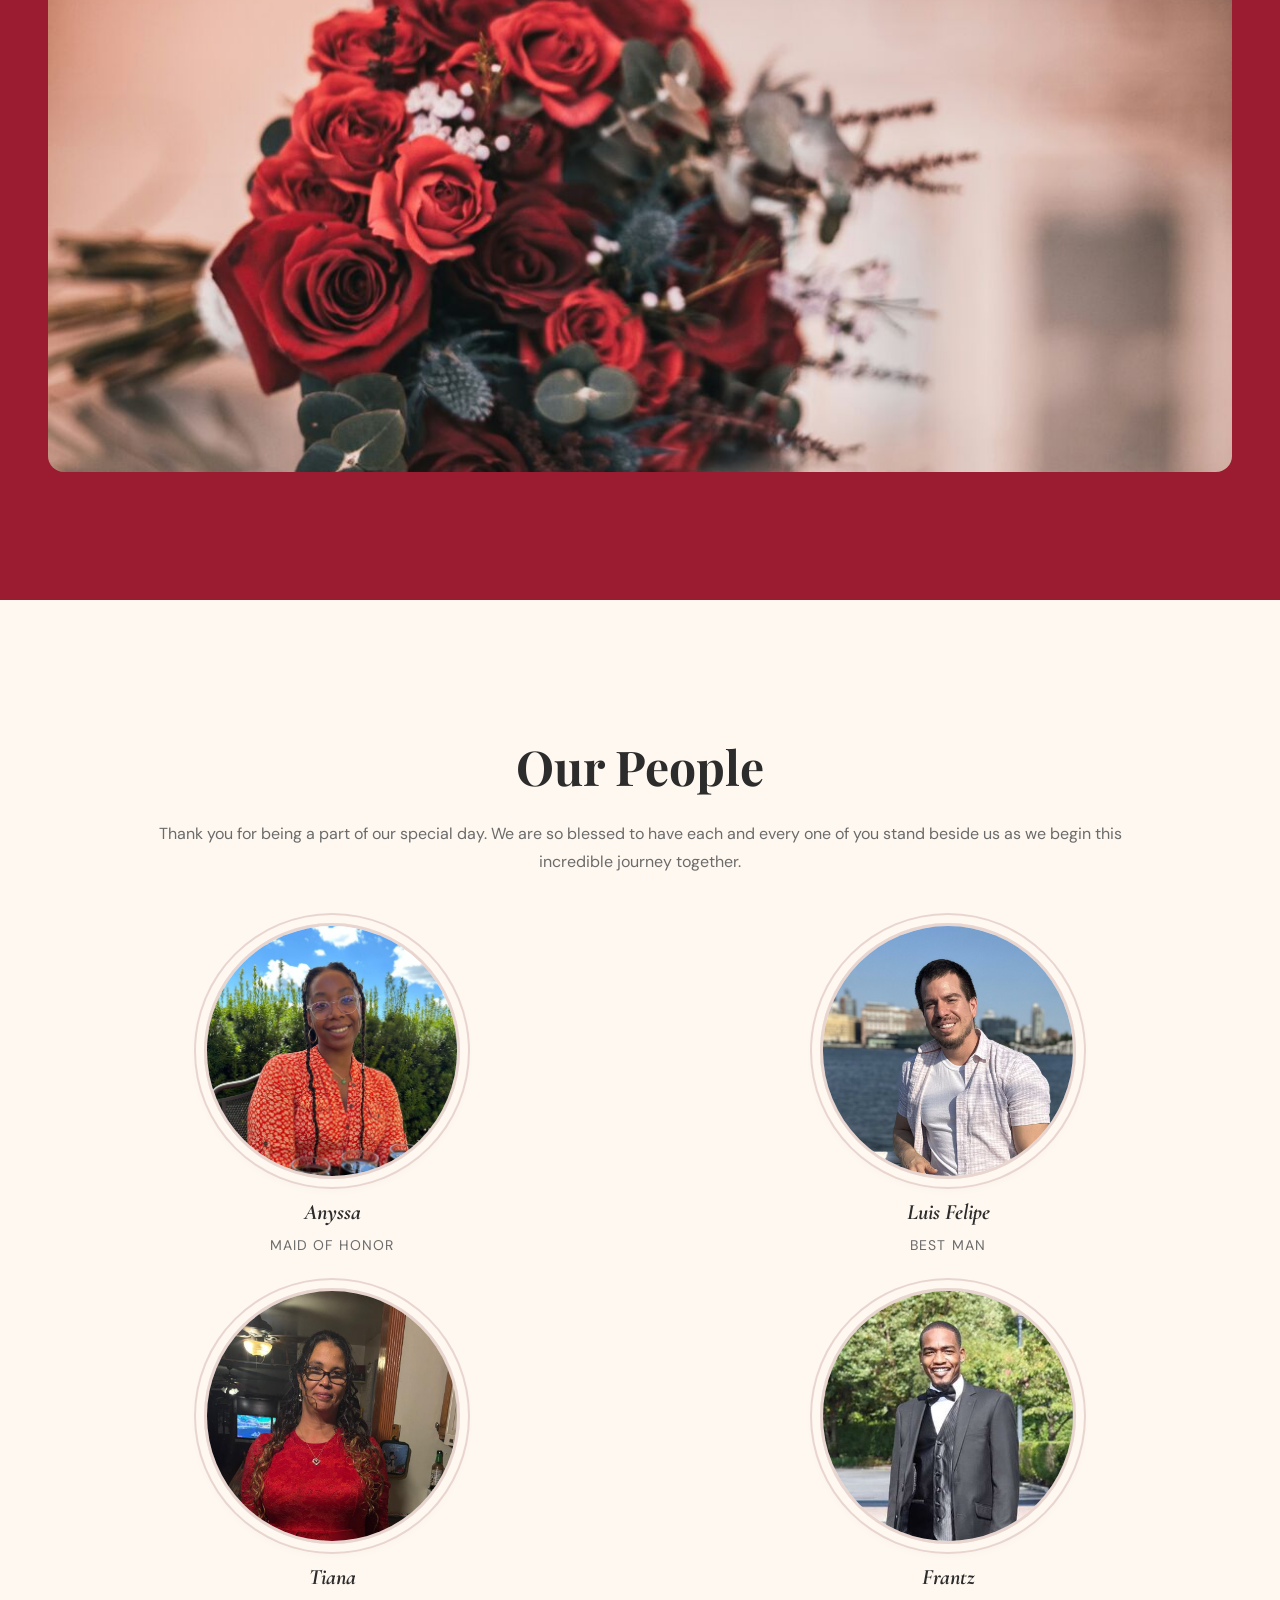
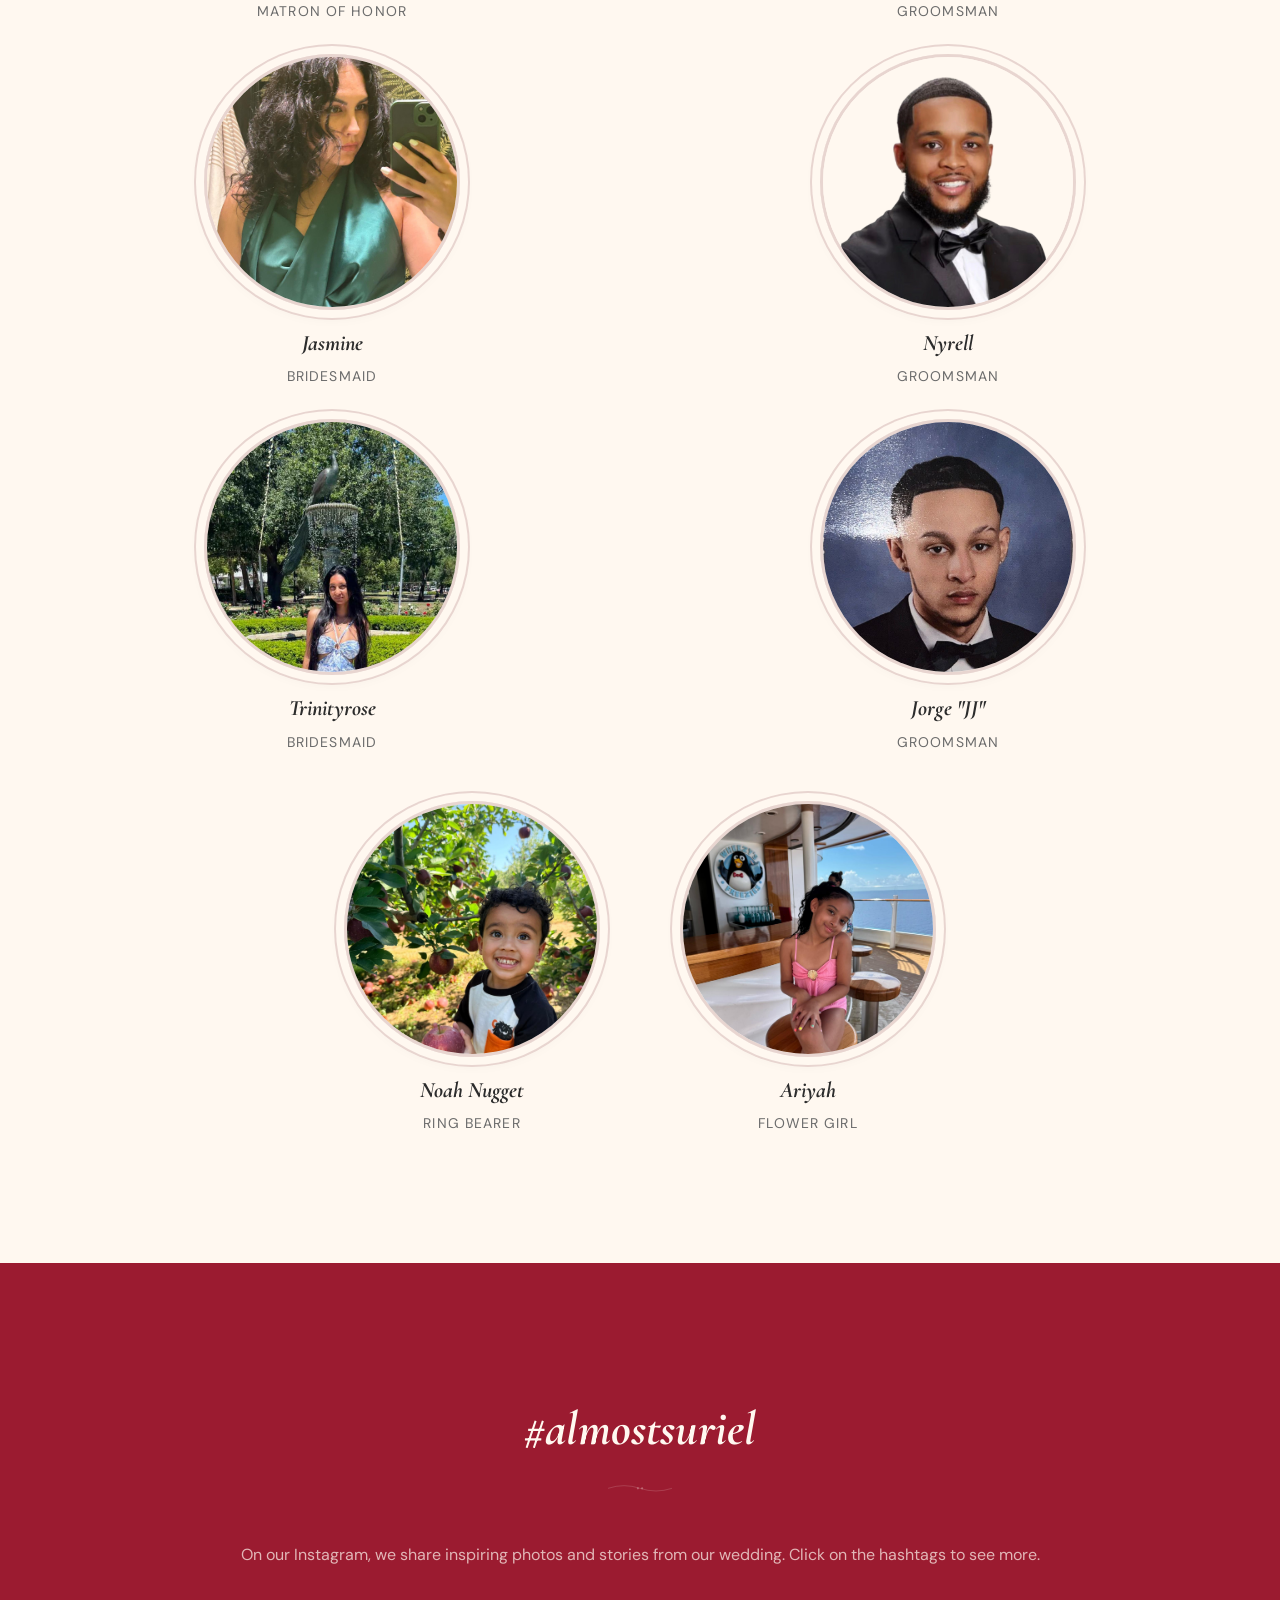
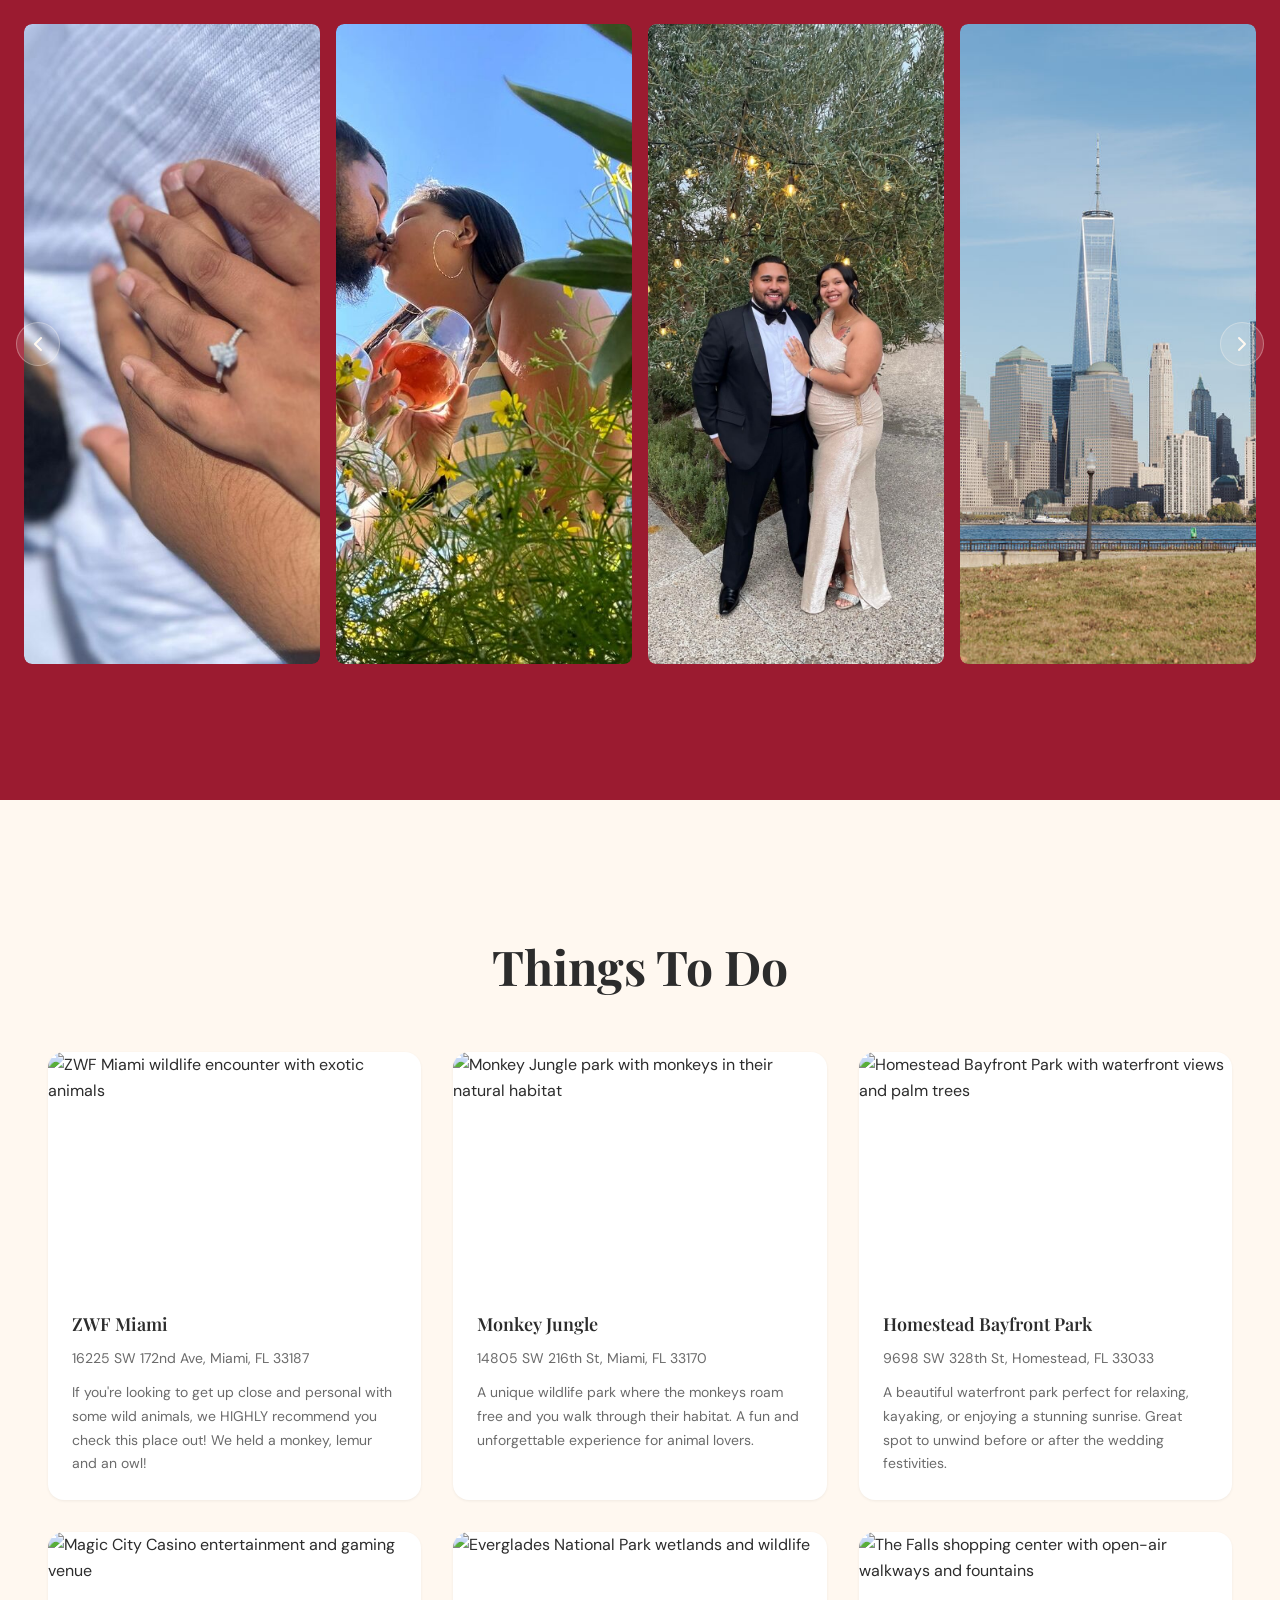
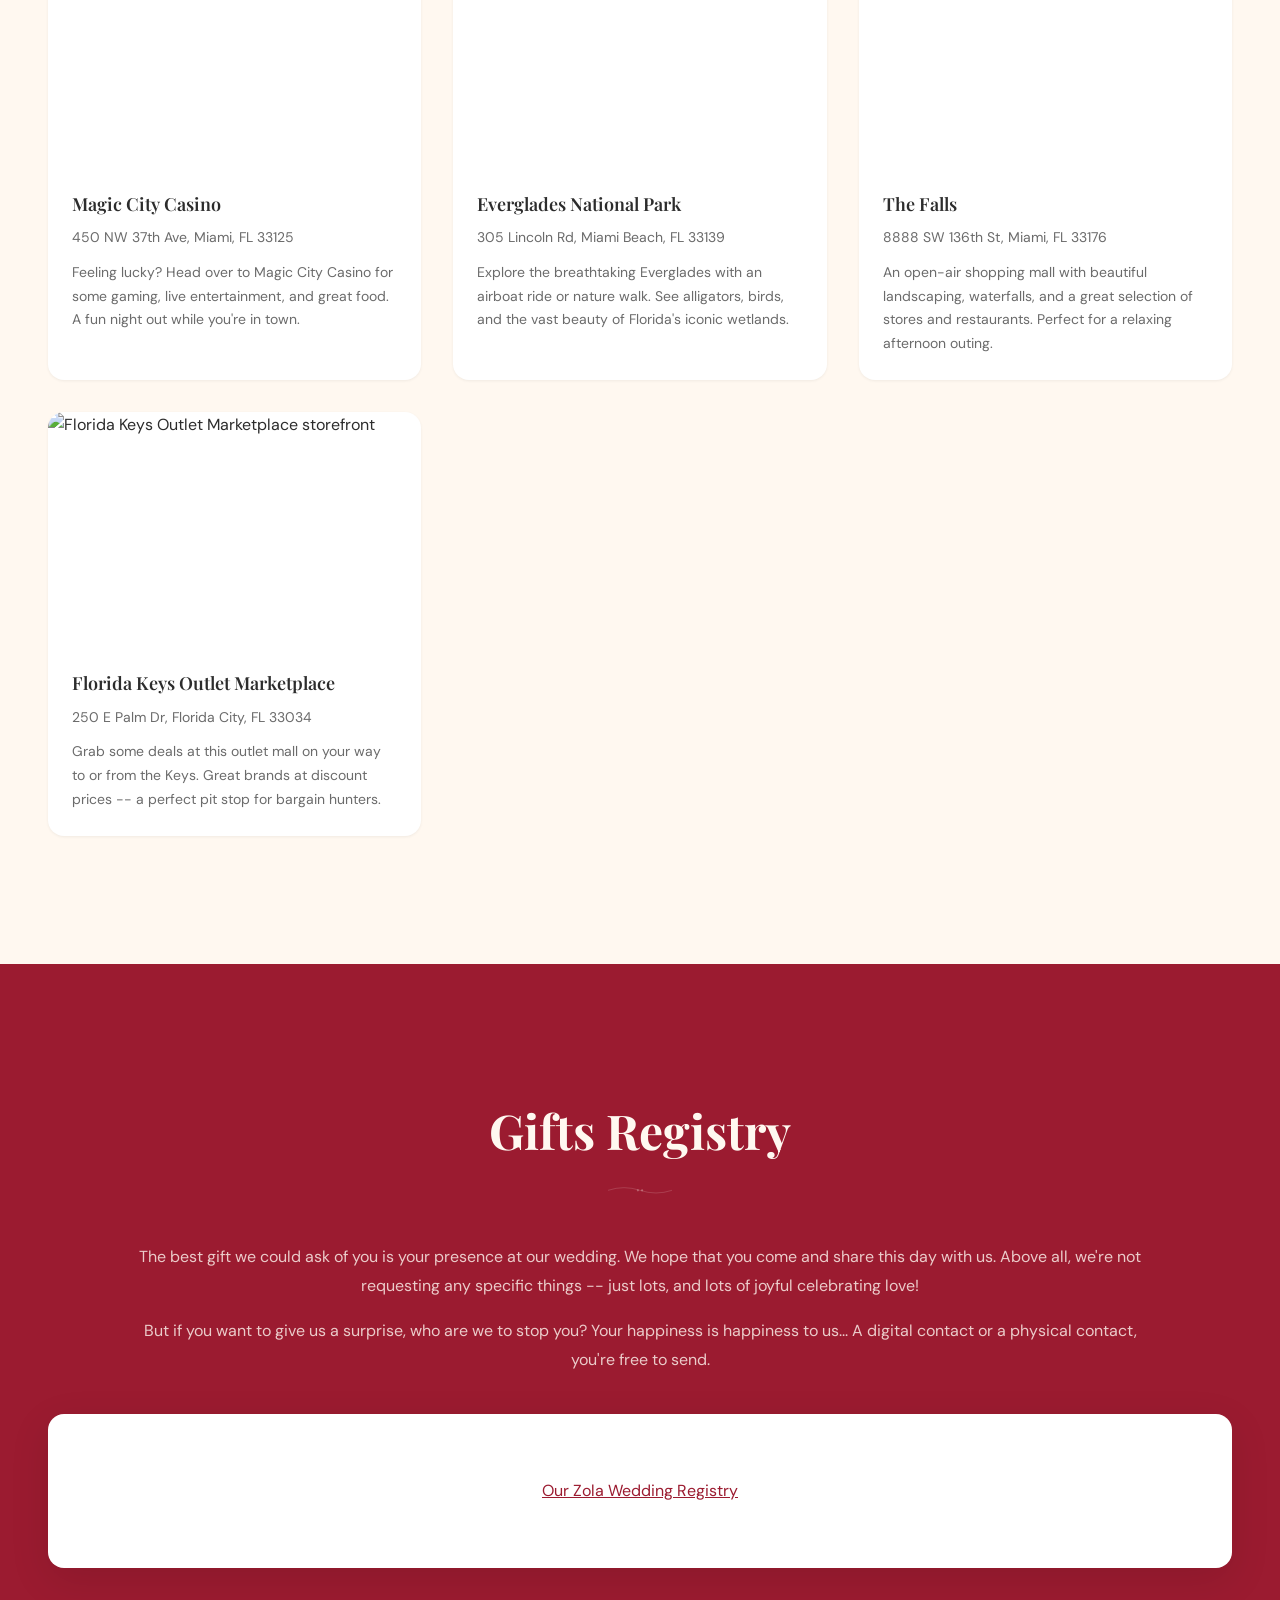
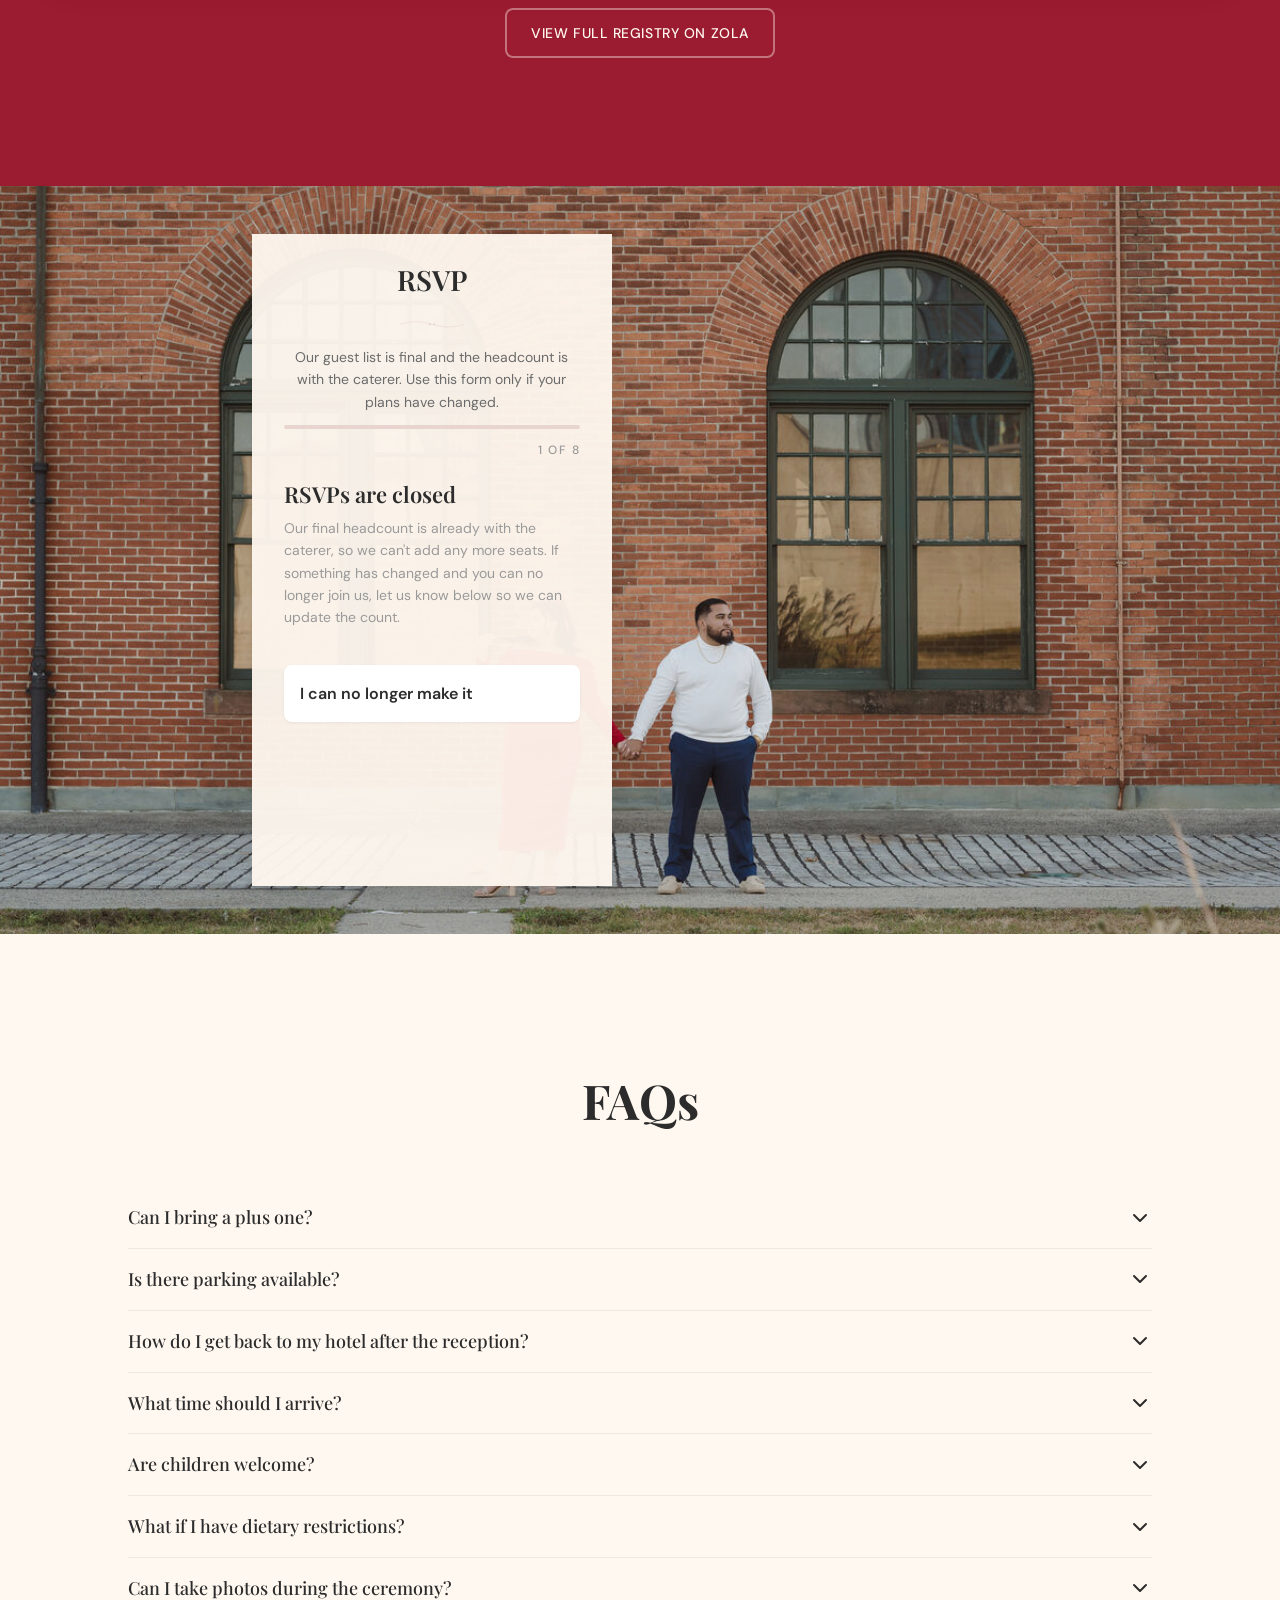
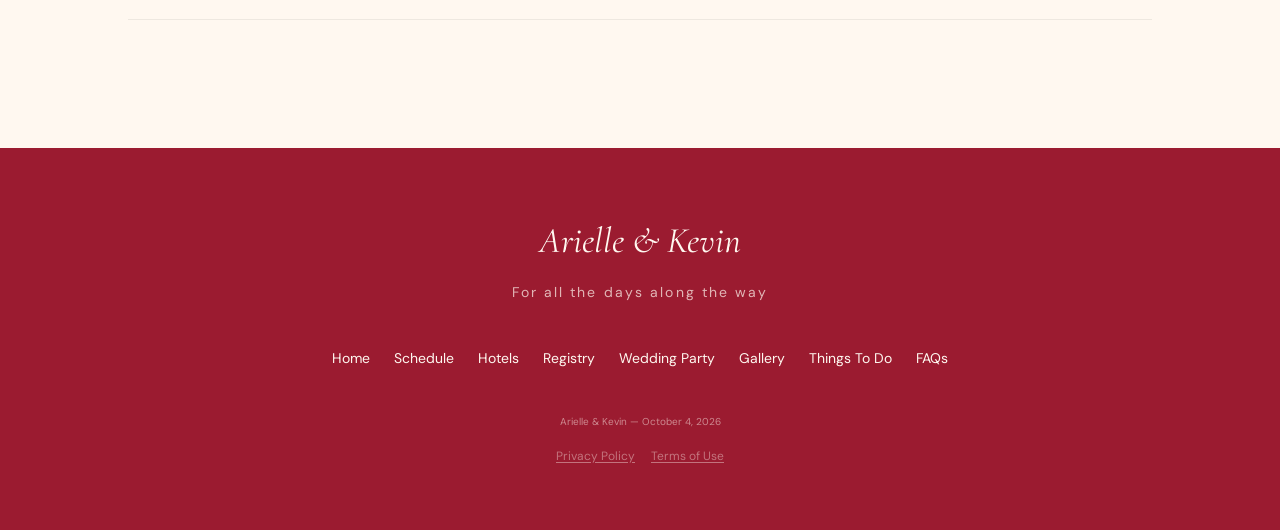
==== commit 93387f8c: "fix(party): remove Gloria" ====
--- a/index.html
+++ b/index.html
@@ -613,17 +613,6 @@
       <div class="party__bottom-row">
         <div class="party__member reveal" data-reveal-group="party-kids">
           <img class="party__photo"
-               src="photos/party/gloria.jpeg"
-               alt="Gloria, Bridesmaid"
-               loading="lazy"
-               width="200"
-               height="200">
-          <h3 class="party__name">Gloria</h3>
-          <p class="party__role">Bridesmaid</p>
-        </div>
-
-        <div class="party__member reveal" data-reveal-group="party-kids">
-          <img class="party__photo"
                src="photos/party/noah-suriel.jpeg"
                alt="Noah Nugget, Ring Bearer"
                loading="lazy"
--- a/css/styles.css
+++ b/css/styles.css
@@ -1614,7 +1614,7 @@
   margin-top: var(--space-12);
 }
 
-/* Three across on phones: share the width evenly, circles stay round */
+/* Kids row on phones: share the width evenly, circles stay round */
 @media (max-width: 767px) {
   .party__bottom-row {
     gap: var(--space-4);
